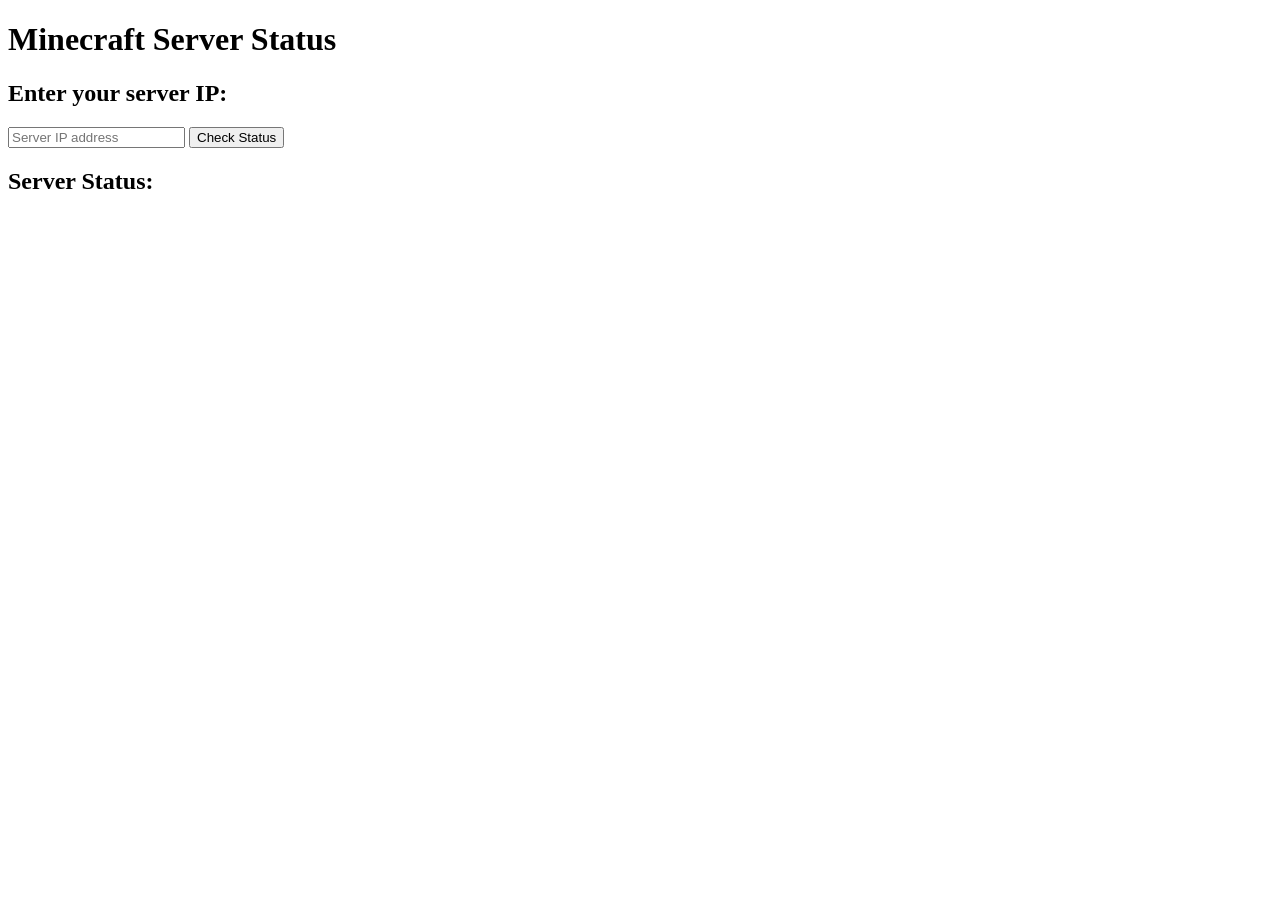
==== index.html @ 3f677130 "Create index.html" ====
<!DOCTYPE html>
<html>
<head>
  <meta charset="UTF-8">
  <title>Minecraft Server Status</title>
  <link rel="stylesheet" type="text/css" href="style.css">
</head>
<body>
  <header>
    <h1>Minecraft Server Status</h1>
  </header>

  <main>
    <section>
      <h2>Enter your server IP:</h2>
      <form id="serverForm">
        <input type="text" id="serverIP" placeholder="Server IP address" required>
        <button type="submit">Check Status</button>
      </form>
    </section>

    <section id="resultSection" class="hidden">
      <h2>Server Status:</h2>
      <p id="statusText"></p>
    </section>
  </main>

  <script src="script.js"></script>
</body>
</html>
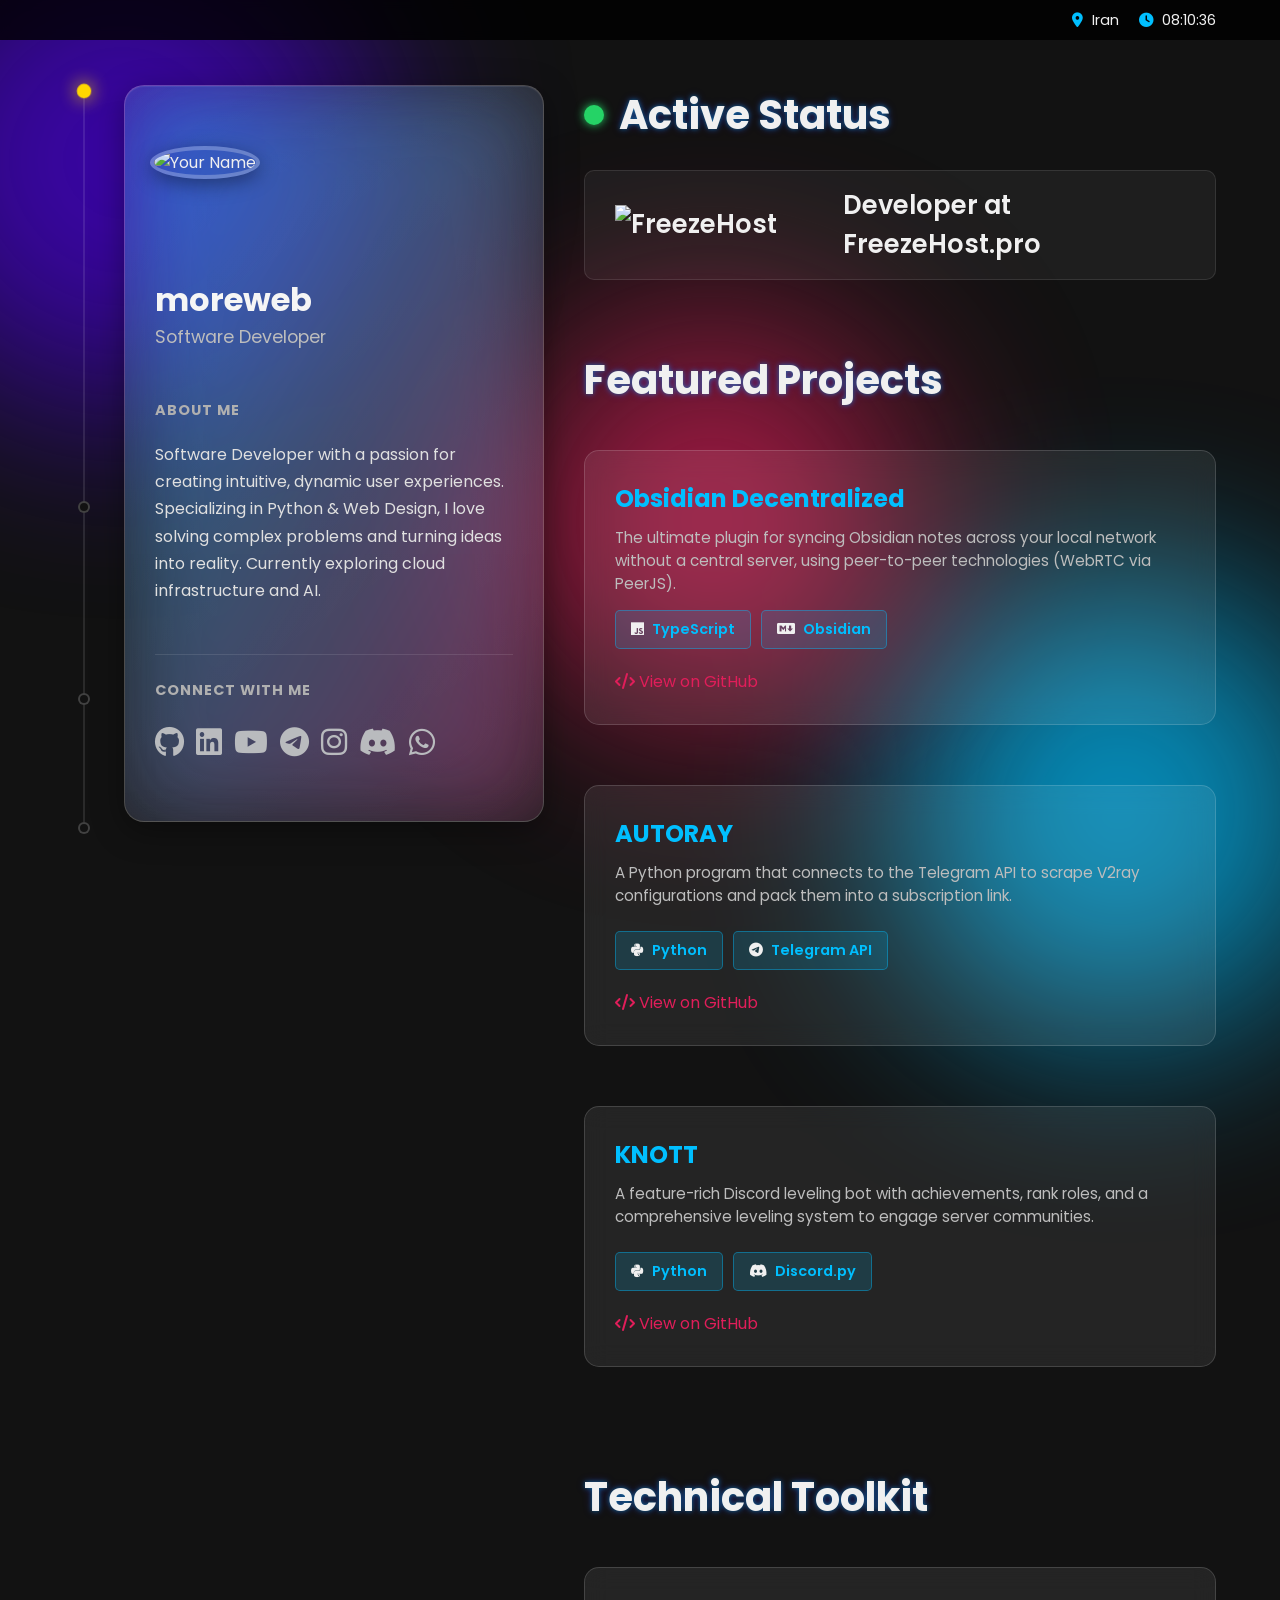
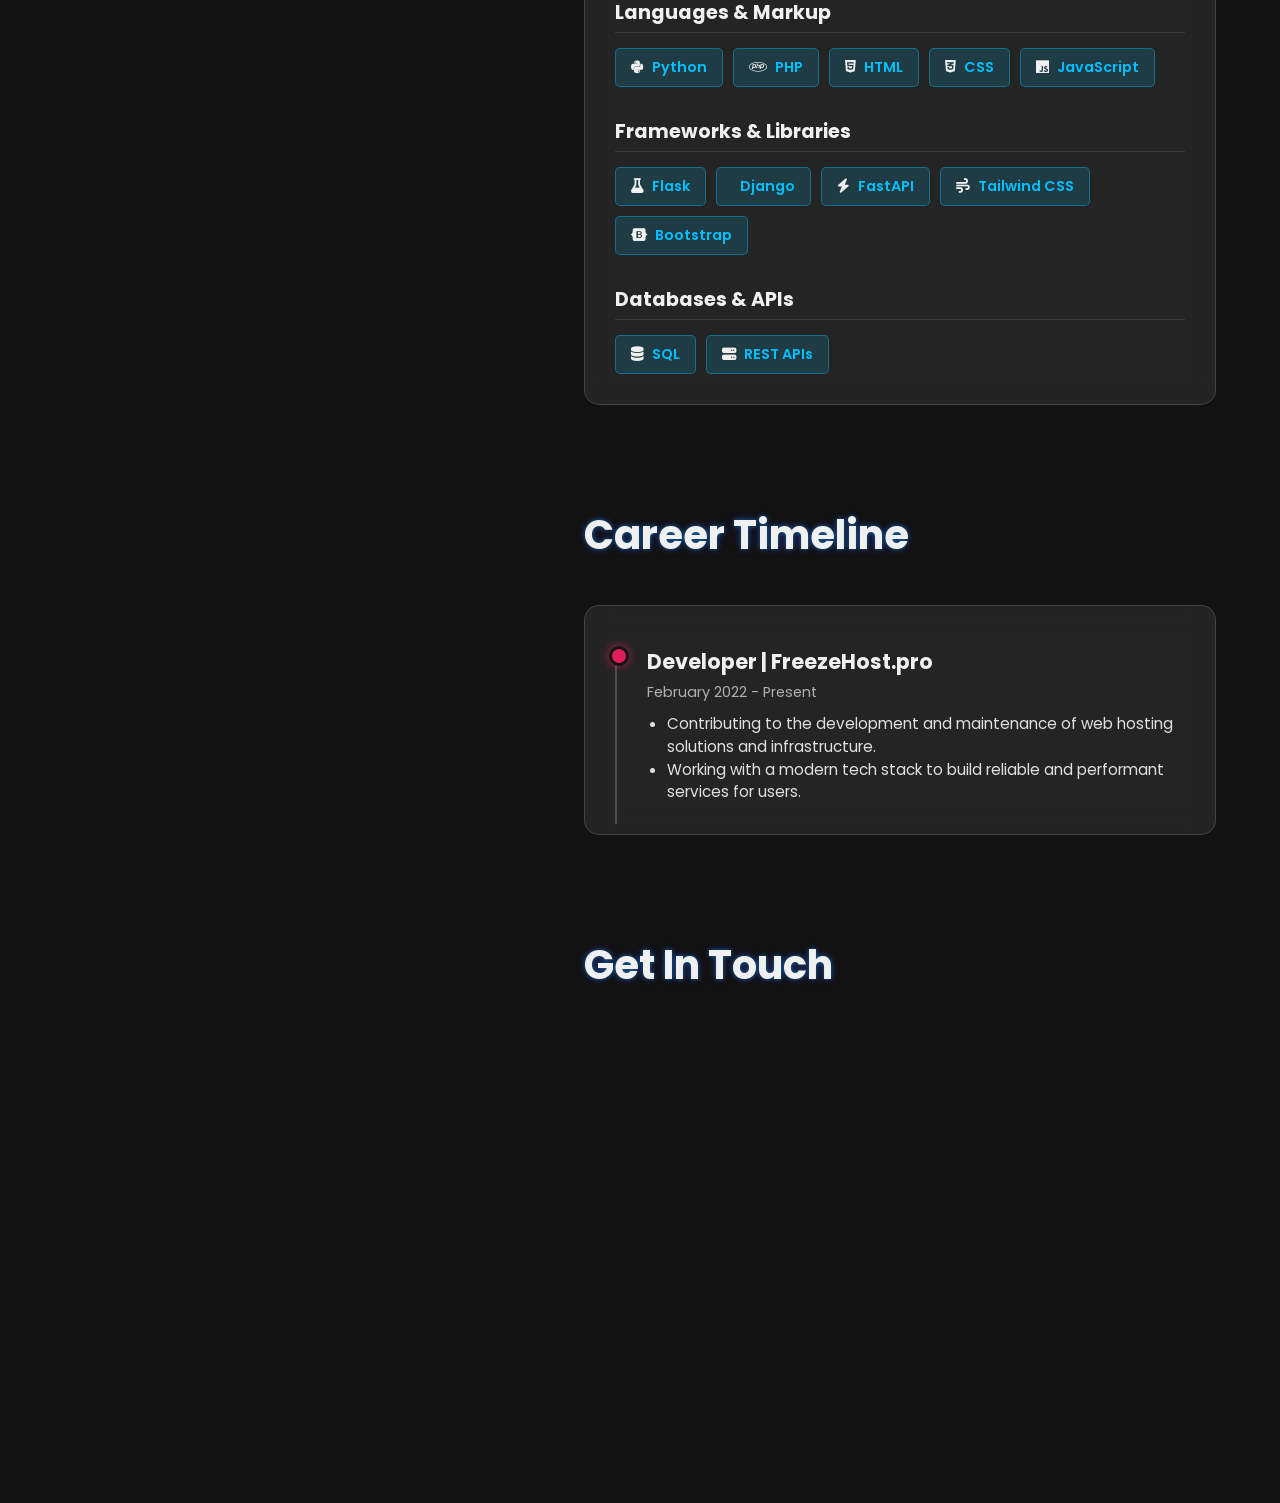
==== commit 2a78a790: "init" ====
--- a/index.html
+++ b/index.html
@@ -1,30 +1,1343 @@
+
 <!DOCTYPE html>
-<html>
+<html lang="en">
+
 <head>
-  <meta charset="UTF-8">
-  <title>Minecraft Server Status</title>
-  <link rel="stylesheet" type="text/css" href="style.css">
+    <meta charset="UTF-8">
+    <meta name="viewport" content="width=device-width, initial-scale=1.0">
+    <title>My Portfolio</title>
+
+    <link rel="preconnect" href="https://fonts.googleapis.com">
+    <link rel="preconnect" href="https://fonts.gstatic.com" crossorigin>
+    <link href="https://fonts.googleapis.com/css2?family=Poppins:wght@100;400;700&display=swap" rel="stylesheet">
+
+    <link rel="stylesheet" href="https://cdnjs.cloudflare.com/ajax/libs/font-awesome/6.4.0/css/all.min.css">
+
+    <style>
+        :root {
+            --color-github: #f0f0f0;
+            --color-linkedin: #0A66C2;
+            --color-youtube: #FF0000;
+            --color-telegram: #0088CC;
+            --color-instagram: #E4405F;
+            --color-discord: #7289DA;
+            --color-whatsapp: #25D366;
+            --color-email: #00BFFF;
+            --color-gold: #FFD700;
+        }
+
+        * {
+            margin: 0;
+            padding: 0;
+            box-sizing: border-box;
+        }
+
+        body {
+            font-family: 'Poppins', sans-serif;
+            background-color: #121212;
+            color: #f0f0f0;
+            min-height: 100vh;
+            position: relative;
+            overflow-x: hidden;
+        }
+
+        /* === Custom Scrollbar Styles START === */
+        ::-webkit-scrollbar {
+            width: 12px;
+        }
+
+        ::-webkit-scrollbar-track {
+            background: rgba(0, 0, 0, 0.2);
+        }
+
+        ::-webkit-scrollbar-thumb {
+            background-color: rgba(255, 255, 255, 0.2);
+            border-radius: 20px;
+            border: 3px solid transparent;
+            background-clip: content-box;
+            transition: background-color 0.3s ease;
+        }
+
+        ::-webkit-scrollbar-thumb:hover {
+            background-color: rgba(0, 191, 255, 0.5);
+        }
+        /* === Custom Scrollbar Styles END === */
+
+        #top-status-bar {
+            position: fixed;
+            top: 0;
+            left: 0;
+            width: 100%;
+            height: 40px;
+            background-color: rgba(0, 0, 0, 0.8);
+            color: #f0f0f0;
+            z-index: 1000;
+            display: flex;
+            justify-content: flex-end;
+            align-items: center;
+            padding: 0 5vw;
+            font-size: 0.9rem;
+            font-weight: 400;
+            backdrop-filter: blur(5px);
+            -webkit-backdrop-filter: blur(5px);
+        }
+
+        #top-status-bar i {
+            margin-right: 5px;
+            color: #00BFFF;
+        }
+
+        #progress-bar-container {
+            position: fixed;
+            top: 40px;
+            left: 0;
+            width: 100%;
+            height: 4px;
+            background-color: rgba(255, 255, 255, 0.1);
+            z-index: 10000;
+            transition: opacity 0.8s ease-out, visibility 0.8s ease-out;
+        }
+
+        #progress-bar {
+            height: 100%;
+            width: 0;
+            background: linear-gradient(90deg, #4A00E0, #00BFFF, #E01E5A);
+            border-radius: 0 2px 2px 0;
+            transition: width 2s cubic-bezier(0.25, 1, 0.5, 1);
+        }
+
+        #progress-bar-container.hidden {
+            opacity: 0;
+            visibility: hidden;
+        }
+
+        #loading-screen {
+            position: fixed;
+            top: 0;
+            left: 0;
+            width: 100%;
+            height: 100vh;
+            background-color: #121212;
+            display: flex;
+            justify-content: center;
+            align-items: center;
+            z-index: 9999;
+            transition: opacity 0.8s ease-out, visibility 0.8s ease-out;
+        }
+
+        #loading-screen.hidden {
+            opacity: 0;
+            visibility: hidden;
+        }
+
+        .loading-animation {
+            display: flex;
+            flex-direction: column;
+            align-items: center;
+            gap: 30px;
+        }
+
+        .letters {
+            position: relative;
+            width: 120px;
+            height: 120px;
+            font-size: 7rem;
+            font-weight: 100;
+        }
+
+        .letters span {
+            position: absolute;
+            top: 0;
+            left: 50%;
+            transform: translateX(-50%);
+            opacity: 0;
+            animation: sequentialReplace 0.6s infinite;
+            text-transform: lowercase;
+        }
+
+        .letters span:nth-child(1) {
+            animation-delay: 0s;
+        }
+
+        .letters span:nth-child(2) {
+            animation-delay: 0.15s;
+        }
+
+        .letters span:nth-child(3) {
+            animation-delay: 0.30s;
+        }
+
+        .letters span:nth-child(4) {
+            animation-delay: 0.45s;
+        }
+
+        .dot {
+            width: 10px;
+            height: 10px;
+            background-color: #f0f0f0;
+            border-radius: 50%;
+            animation: pulse 1.5s infinite ease-in-out;
+            animation-delay: 0.5s;
+        }
+
+        .glow-container {
+            position: fixed;
+            top: 0;
+            left: 0;
+            right: 0;
+            bottom: 0;
+            width: 100%;
+            height: 100%;
+            z-index: 0;
+            pointer-events: none;
+        }
+
+        .glow-blob {
+            position: absolute;
+            border-radius: 50%;
+            filter: blur(100px);
+            opacity: 0.7;
+            animation: moveAndChange 20s infinite alternate;
+        }
+
+        .glow-blob:nth-child(1) {
+            width: 500px;
+            height: 500px;
+            background-color: #4A00E0;
+            top: -10%;
+            left: -10%;
+            animation-duration: 25s;
+        }
+
+        .glow-blob:nth-child(2) {
+            width: 450px;
+            height: 450px;
+            background-color: #00BFFF;
+            bottom: -15%;
+            right: -5%;
+            animation-duration: 20s;
+            animation-delay: -10s;
+        }
+
+        .glow-blob:nth-child(3) {
+            width: 400px;
+            height: 400px;
+            background-color: #E01E5A;
+            bottom: 20%;
+            left: 40%;
+            animation-duration: 30s;
+            animation-delay: -5s;
+        }
+
+        @keyframes sequentialReplace {
+
+            0%,
+            100% {
+                opacity: 0;
+                transform: translateX(-50%) scale(0.95);
+            }
+
+            15% {
+                opacity: 1;
+                transform: translateX(-50%) scale(1);
+            }
+
+            30% {
+                opacity: 1;
+                transform: translateX(-50%) scale(1);
+            }
+
+            45% {
+                opacity: 0;
+                transform: translateX(-50%) scale(0.95);
+            }
+        }
+
+        @keyframes pulse {
+
+            0%,
+            100% {
+                transform: scale(1);
+                opacity: 1;
+            }
+
+            50% {
+                transform: scale(1.3);
+                opacity: 0.7;
+            }
+        }
+
+        @keyframes moveAndChange {
+            0% {
+                transform: translate(0, 0) scale(1);
+            }
+
+            50% {
+                transform: translate(60px, -40px) scale(1.2);
+                opacity: 0.8;
+            }
+
+            100% {
+                transform: translate(-30px, 50px) scale(0.9);
+            }
+        }
+
+        #main-content {
+            display: none;
+            padding: 5vh 5vw;
+            padding-top: calc(5vh + 40px);
+            position: relative;
+            z-index: 2;
+            min-height: 100vh;
+        }
+
+        .current-status-bar {
+            margin-bottom: 0px;
+            display: block;
+            padding: 15px 30px;
+            border-radius: 10px;
+            background: rgba(255, 255, 255, 0.05);
+            border: 1px solid rgba(255, 255, 255, 0.1);
+            transition: background 0.3s ease;
+        }
+
+        .current-status-bar:hover {
+            background: rgba(0, 191, 255, 0.1);
+        }
+
+        .current-status-bar a {
+            color: #f0f0f0;
+            text-decoration: none;
+            font-weight: 600;
+            font-size: 1.6rem;
+            display: flex;
+            align-items: center;
+            justify-content: flex-start;
+        }
+
+        .freezehost-logo {
+            height: 40px;
+            width: auto;
+            margin-right: 15px;
+        }
+
+
+        #current-status .section-title {
+            display: flex;
+            align-items: center;
+            gap: 15px;
+            margin-bottom: 25px;
+        }
+
+        .active-dot-title {
+            width: 20px;
+            height: 20px;
+            border-radius: 50%;
+            background-color: #25D366;
+            box-shadow: 0 0 10px #25D366;
+            flex-shrink: 0;
+        }
+
+        .profile-card {
+            background: linear-gradient(145deg, rgba(255, 255, 255, 0.1), rgba(255, 255, 255, 0.05));
+            backdrop-filter: blur(18px);
+            -webkit-backdrop-filter: blur(18px);
+            border: 1px solid rgba(255, 255, 255, 0.2);
+            width: 100%;
+            border-radius: 20px;
+            box-shadow: 0 8px 32px 0 rgba(0, 0, 0, 0.37),
+                inset 0px 1px 1px 0px rgba(255, 255, 255, 0.1);
+            position: relative;
+            overflow: hidden;
+            transition: transform 0.3s ease-out;
+        }
+
+        .profile-card::before {
+            content: '';
+            position: absolute;
+            top: 0;
+            right: 0;
+            bottom: 0;
+            left: 0;
+            z-index: -1;
+            margin: -2px;
+            border-radius: inherit;
+            background: linear-gradient(120deg,
+                    rgba(0, 191, 255, 0.5),
+                    rgba(224, 30, 90, 0.6),
+                    rgba(74, 0, 224, 0.5),
+                    rgba(0, 191, 255, 0.5));
+            background-size: 400% 400%;
+            filter: blur(45px);
+            opacity: 0.9;
+            animation: animate-glow 15s ease infinite;
+        }
+
+        @keyframes animate-glow {
+            0% {
+                background-position: 0% 50%;
+            }
+
+            50% {
+                background-position: 100% 50%;
+            }
+
+            100% {
+                background-position: 0% 50%;
+            }
+        }
+
+        .profile-card:hover {
+            transform: translateY(-5px) scale(1.01);
+        }
+
+        .banner {
+            height: 120px;
+        }
+
+        .profile-header {
+            position: relative;
+            padding: 0 25px;
+        }
+
+        .avatar-container {
+            position: absolute;
+            top: -60px;
+            left: 25px;
+            z-index: 10;
+        }
+
+        .avatar {
+            width: 120px;
+            height: 120px;
+            border-radius: 50%;
+            border: 4px solid rgba(255, 255, 255, 0.25);
+            object-fit: cover;
+            box-shadow: 0 5px 20px rgba(0, 0, 0, 0.4);
+        }
+
+        .profile-body {
+            position: relative;
+            z-index: 5;
+            padding: 70px 30px 30px;
+        }
+
+        .user-info h1 {
+            font-size: 2rem;
+            font-weight: 700;
+            color: #f5f5f5;
+            margin: 0;
+        }
+
+        .user-info .tagline {
+            font-size: 1.1rem;
+            color: #bdbdbd;
+            font-weight: 400;
+        }
+
+        .profile-section {
+            padding: 25px 0;
+            margin-top: 25px;
+        }
+
+        .profile-section+.profile-section {
+            border-top: 1px solid rgba(255, 255, 255, 0.1);
+        }
+
+        .profile-section h2 {
+            font-size: 0.9rem;
+            color: #b0b0b0;
+            font-weight: 700;
+            text-transform: uppercase;
+            margin-bottom: 20px;
+            letter-spacing: 1px;
+        }
+
+        .about-me-text {
+            color: #e0e0e0;
+            line-height: 1.7;
+        }
+
+        #left-social-section {
+            transition: opacity 0.4s ease-out, visibility 0.4s ease-out;
+        }
+
+        #left-social-section.fade-out {
+            opacity: 0;
+            visibility: hidden;
+            pointer-events: none;
+        }
+
+        .social-links {
+            display: flex;
+            flex-wrap: wrap;
+            gap: 12px;
+        }
+
+        .social-links a {
+            color: #b9bbbe;
+            font-size: 30px;
+            transition: color 0.2s ease, transform 0.2s ease;
+        }
+
+        .social-links a:hover {
+            transform: scale(1.15) rotate(5deg);
+        }
+
+        .social-links a[title="Discord"]:hover {
+            color: var(--color-discord);
+        }
+
+        .social-links a[title="GitHub"]:hover {
+            color: var(--color-github);
+        }
+
+        .social-links a[title="Instagram"]:hover {
+            color: var(--color-instagram);
+        }
+
+        .social-links a[title="LinkedIn"]:hover {
+            color: var(--color-linkedin);
+        }
+
+        .social-links a[title="Telegram"]:hover {
+            color: var(--color-telegram);
+        }
+
+        .social-links a[title="WhatsApp"]:hover {
+            color: var(--color-whatsapp);
+        }
+
+        .social-links a[title="YouTube"]:hover {
+            color: var(--color-youtube);
+        }
+
+        .page-container {
+            display: flex;
+            align-items: flex-start;
+            gap: 40px;
+            width: 100%;
+        }
+
+        .left-column {
+            flex: 0 0 480px;
+            position: sticky;
+            top: calc(5vh + 40px);
+        }
+
+        .right-column {
+            flex: 1;
+            min-width: 0;
+        }
+
+        /* === Scroll Progress Bar Styles === */
+        .left-column-wrapper {
+            position: relative;
+            padding-left: 60px;
+        }
+
+        #scroll-progress-container {
+            position: absolute;
+            left: 0;
+            top: 0;
+            height: 100%;
+            width: 40px;
+            display: flex;
+            justify-content: center;
+            padding: 0;
+        }
+
+        .progress-line {
+            position: absolute;
+            top: 0;
+            width: 2px;
+            height: 100%;
+            background-color: rgba(255, 255, 255, 0.1);
+        }
+
+        .progress-line-fill {
+            position: absolute;
+            top: 0;
+            left: 0;
+            width: 100%;
+            height: 0%;
+            background: var(--color-gold);
+            box-shadow: 0 0 5px var(--color-gold);
+            transition: height 0.4s cubic-bezier(0.25, 1, 0.5, 1);
+        }
+
+        .progress-dot {
+            position: absolute;
+            left: 50%;
+            width: 12px;
+            height: 12px;
+            border-radius: 50%;
+            background-color: #121212;
+            border: 2px solid rgba(255, 255, 255, 0.2);
+            transform: translateX(-50%);
+            transition: all 0.3s ease;
+            z-index: 10;
+        }
+
+        .progress-dot.active {
+            background-color: var(--color-gold);
+            border-color: var(--color-gold);
+            box-shadow: 0 0 15px var(--color-gold);
+            transform: translateX(-50%) scale(1.2);
+        }
+
+        .content-section {
+            padding-bottom: 70px;
+            min-height: 400px;
+            /* Helps ensure sections can be properly observed */
+        }
+
+        .section-title {
+            font-size: 2.5rem;
+            font-weight: 700;
+            margin-bottom: 40px;
+            color: #f0f0f0;
+            text-shadow: 0 0 5px rgba(0, 191, 255, 0.5), 0 0 10px rgba(74, 0, 224, 0.3);
+        }
+
+        .content-card {
+            background: rgba(255, 255, 255, 0.08);
+            backdrop-filter: blur(12px);
+            -webkit-backdrop-filter: blur(12px);
+            border: 1px solid rgba(255, 255, 255, 0.15);
+            border-radius: 15px;
+            padding: 30px;
+            margin-bottom: 30px;
+            transition: transform 0.2s ease, box-shadow 0.2s ease;
+        }
+
+        .content-card:hover {
+            transform: translateY(-2px);
+            box-shadow: 0 10px 20px rgba(0, 0, 0, 0.4);
+        }
+
+        .project-grid {
+            display: grid;
+            grid-template-columns: repeat(auto-fit, minmax(320px, 1fr));
+            gap: 30px;
+        }
+
+        .project-card h3 {
+            font-size: 1.5rem;
+            margin-bottom: 10px;
+            color: #00BFFF;
+        }
+
+        .project-card p {
+            font-size: 0.95rem;
+            color: #bdbdbd;
+            margin-bottom: 15px;
+            min-height: 55px;
+        }
+
+        .project-links a {
+            color: #E01E5A;
+            margin-right: 15px;
+            font-size: 1rem;
+            text-decoration: none;
+            transition: color 0.2s;
+        }
+
+        .project-links a:hover {
+            color: #f0f0f0;
+        }
+
+        .skill-group h3 {
+            font-size: 1.2rem;
+            color: #f0f0f0;
+            margin-bottom: 15px;
+            border-bottom: 1px solid rgba(255, 255, 255, 0.1);
+            padding-bottom: 5px;
+        }
+
+        .skill-badges {
+            display: flex;
+            flex-wrap: wrap;
+            gap: 10px;
+        }
+
+        .skill-badge {
+            padding: 8px 15px;
+            background: rgba(0, 191, 255, 0.15);
+            border: 1px solid rgba(0, 191, 255, 0.4);
+            border-radius: 5px;
+            font-size: 0.9rem;
+            color: #00BFFF;
+            font-weight: 600;
+            transition: background 0.3s ease, box-shadow 0.3s ease;
+        }
+
+        .skill-badge i {
+            margin-right: 5px;
+            color: #f0f0f0;
+        }
+
+        .skill-badge:hover {
+            background: rgba(0, 191, 255, 0.3);
+            box-shadow: 0 0 10px rgba(0, 191, 255, 0.6);
+        }
+
+        .timeline {
+            position: relative;
+            padding-left: 20px;
+        }
+
+        .timeline-item {
+            position: relative;
+            margin-bottom: 40px;
+            padding-bottom: 20px;
+            border-left: 2px solid rgba(255, 255, 255, 0.2);
+            padding-left: 30px;
+        }
+
+        .timeline-item:last-child {
+            margin-bottom: 0;
+        }
+
+        .timeline-item::before {
+            content: '';
+            position: absolute;
+            left: -8px;
+            top: 0;
+            width: 14px;
+            height: 14px;
+            border-radius: 50%;
+            background-color: #E01E5A;
+            border: 3px solid #121212;
+            box-shadow: 0 0 10px rgba(224, 30, 90, 0.7);
+        }
+
+        .timeline-item h4 {
+            font-size: 1.3rem;
+            color: #f0f0f0;
+            margin-bottom: 5px;
+        }
+
+        .timeline-item p {
+            color: #b0b0b0;
+            font-size: 0.9rem;
+        }
+
+        /* Contact Button Styles */
+        #bottom-contact-container {
+            opacity: 0;
+            visibility: hidden;
+            transform: translateY(20px);
+            transition: opacity 0.4s ease-out, transform 0.4s ease-out, visibility 0.4s;
+        }
+
+        #bottom-contact-container.is-visible {
+            opacity: 1;
+            visibility: visible;
+            transform: translateY(0);
+        }
+
+        .contact-badge-grid {
+            display: flex;
+            flex-wrap: wrap;
+            justify-content: center;
+            gap: 15px;
+        }
+
+        .contact-badge {
+            display: flex;
+            align-items: center;
+            justify-content: flex-start;
+            padding: 12px 15px;
+            border: 1px solid rgba(255, 255, 255, 0.2);
+            border-radius: 50px;
+            text-decoration: none;
+            color: #f0f0f0;
+            font-weight: 500;
+            background: rgba(255, 255, 255, 0.05);
+            transition: all 0.3s ease;
+            max-width: 200px;
+            flex-grow: 0;
+            flex-shrink: 0;
+        }
+
+        .contact-badge i {
+            font-size: 1.4rem;
+            margin-right: 12px;
+            color: #bdbdbd;
+            transition: color 0.3s ease;
+        }
+
+        .contact-badge span {
+            font-weight: 600;
+        }
+
+        .contact-badge:hover {
+            transform: translateY(-3px) scale(1.02);
+            background: rgba(255, 255, 255, 0.15);
+        }
+
+        .contact-badge.email-badge {
+            font-size: 1.2rem;
+            padding: 15px 25px;
+            background: rgba(0, 191, 255, 0.08);
+            border: 2px solid var(--color-email);
+            color: var(--color-email);
+            font-weight: 700;
+            justify-content: center;
+            width: 100%;
+            max-width: none;
+            flex-basis: 100%;
+            box-shadow: 0 0 5px rgba(0, 191, 255, 0.5);
+            transform: none;
+            position: relative;
+            overflow: hidden;
+            z-index: 1;
+        }
+
+        .contact-badge.email-badge i {
+            color: var(--color-email);
+        }
+
+        .contact-badge.email-badge:hover {
+            box-shadow: 0 0 15px var(--color-email);
+            background: rgba(0, 191, 255, 0.15);
+            color: #f0f0f0;
+        }
+
+        .contact-badge.email-badge:hover i {
+            color: #f0f0f0;
+        }
+
+
+        .contact-badge[title="GitHub"]:hover {
+            box-shadow: 0 0 5px var(--color-github);
+            border-color: var(--color-github);
+        }
+
+        .contact-badge[title="GitHub"]:hover i {
+            color: var(--color-github);
+        }
+
+        .contact-badge[title="LinkedIn"]:hover {
+            box-shadow: 0 0 5px var(--color-linkedin);
+            border-color: var(--color-linkedin);
+        }
+
+        .contact-badge[title="LinkedIn"]:hover i {
+            color: var(--color-linkedin);
+        }
+
+        .contact-badge[title="YouTube"]:hover {
+            box-shadow: 0 0 5px var(--color-youtube);
+            border-color: var(--color-youtube);
+        }
+
+        .contact-badge[title="YouTube"]:hover i {
+            color: var(--color-youtube);
+        }
+
+        .contact-badge[title="Telegram"]:hover {
+            box-shadow: 0 0 5px var(--color-telegram);
+            border-color: var(--color-telegram);
+        }
+
+        .contact-badge[title="Telegram"]:hover i {
+            color: var(--color-telegram);
+        }
+
+        .contact-badge[title="Instagram"]:hover {
+            box-shadow: 0 0 5px var(--color-instagram);
+            border-color: var(--color-instagram);
+        }
+
+        .contact-badge[title="Instagram"]:hover i {
+            color: var(--color-instagram);
+        }
+
+        .contact-badge[title="WhatsApp"]:hover {
+            box-shadow: 0 0 5px var(--color-whatsapp);
+            border-color: var(--color-whatsapp);
+        }
+
+        .contact-badge[title="WhatsApp"]:hover i {
+            color: var(--color-whatsapp);
+        }
+
+        .contact-badge[title="Discord"]:hover {
+            box-shadow: 0 0 5px var(--color-discord);
+            border-color: var(--color-discord);
+        }
+
+        .contact-badge[title="Discord"]:hover i {
+            color: var(--color-discord);
+        }
+
+        @media (max-width: 992px) {
+            .page-container {
+                flex-direction: column;
+                gap: 50px;
+            }
+
+            .left-column {
+                position: static;
+                flex-basis: auto;
+                width: 100%;
+                max-width: 550px;
+                margin: 0 auto;
+            }
+
+            .left-column-wrapper {
+                padding-left: 0;
+            }
+
+            #scroll-progress-container {
+                display: none;
+            }
+
+            .section-title {
+                font-size: 2rem;
+                margin-top: 30px;
+            }
+        }
+
+        @media (max-width: 600px) {
+            .contact-badge {
+                max-width: 100%;
+                flex-grow: 1;
+            }
+
+            #main-content {
+                padding-top: calc(10vh + 40px);
+            }
+        }
+
+        @media (max-width: 480px) {
+            .avatar {
+                width: 90px;
+                height: 90px;
+            }
+
+            .avatar-container {
+                top: -45px;
+            }
+
+            .profile-body {
+                padding: 55px 25px 25px;
+            }
+
+            .user-info h1 {
+                font-size: 1.6rem;
+            }
+
+            #top-status-bar {
+                padding: 0 20px;
+            }
+
+            .current-status-bar a {
+                font-size: 1.2rem;
+            }
+
+            .freezehost-logo {
+                height: 30px;
+            }
+        }
+    </style>
 </head>
+
 <body>
-  <header>
-    <h1>Minecraft Server Status</h1>
-  </header>
-
-  <main>
-    <section>
-      <h2>Enter your server IP:</h2>
-      <form id="serverForm">
-        <input type="text" id="serverIP" placeholder="Server IP address" required>
-        <button type="submit">Check Status</button>
-      </form>
-    </section>
-
-    <section id="resultSection" class="hidden">
-      <h2>Server Status:</h2>
-      <p id="statusText"></p>
-    </section>
-  </main>
-
-  <script src="script.js"></script>
+
+    <div id="top-status-bar">
+        <div class="status-content">
+            <i class="fa-solid fa-location-dot"></i> Iran &nbsp;&nbsp;&nbsp;
+            <i class="fa-solid fa-clock"></i> <span id="local-time">--:--:--</span>
+        </div>
+    </div>
+
+    <div id="progress-bar-container">
+        <div id="progress-bar"></div>
+    </div>
+
+    <div class="glow-container">
+        <div class="glow-blob"></div>
+        <div class="glow-blob"></div>
+        <div class="glow-blob"></div>
+    </div>
+
+    <div id="loading-screen">
+        <div class="loading-animation">
+            <div class="letters">
+                <span>m</span>
+                <span>o</span>
+                <span>R</span>
+                <span>e</span>
+            </div>
+            <div class="dot"></div>
+        </div>
+    </div>
+
+    <main id="main-content">
+        <div class="page-container">
+
+            <div class="left-column">
+                <div class="left-column-wrapper">
+
+                    <div id="scroll-progress-container">
+                        <div class="progress-line">
+                            <div class="progress-line-fill"></div>
+                        </div>
+                        <!-- CHANGE: Dots reduced from 5 to 4 -->
+                        <div class="progress-dot" data-section-id="work"></div>
+                        <div class="progress-dot" data-section-id="skills"></div>
+                        <div class="progress-dot" data-section-id="experience"></div>
+                        <div class="progress-dot" data-section-id="contact"></div>
+                    </div>
+
+                    <div class="profile-card">
+                        <div class="banner"></div>
+                        <div class="profile-header">
+                            <div class="avatar-container">
+                                <img src="https://freezehost.pro/assets/pfp/moreweb.jpeg" alt="Your Name"
+                                    class="avatar">
+                            </div>
+                        </div>
+                        <div class="profile-body">
+                            <div class="user-info">
+                                <h1>moreweb</h1>
+                                <p class="tagline">Software Developer</p>
+                            </div>
+                            <div class="profile-section">
+                                <h2>About Me</h2>
+                                <p class="about-me-text">
+                                    Software Developer with a passion for creating intuitive, dynamic user experiences.
+                                    Specializing in Python & Web Design, I love solving complex problems and turning ideas into reality.
+                                    Currently exploring cloud infrastructure and AI.
+                                </p>
+                            </div>
+                            <div id="left-social-section" class="profile-section">
+                                <h2>Connect With Me</h2>
+                                <div class="social-links">
+                                    <a href="https://github.com/iwebbio" title="GitHub" target="_blank"><i
+                                            class="fa-brands fa-github"></i></a>
+                                    <a href="https://www.linkedin.com/in/iwebbio" title="LinkedIn" target="_blank"><i
+                                            class="fa-brands fa-linkedin"></i></a>
+                                    <a href="https://youtube.com/@iwebbio" title="YouTube" target="_blank"><i
+                                            class="fa-brands fa-youtube"></i></a>
+                                    <a href="https://t.me/iwebbio" title="Telegram" target="_blank"><i
+                                            class="fa-brands fa-telegram"></i></a>
+                                    <a href="https://instagram.com/iwebbio_dev" title="Instagram" target="_blank"><i
+                                            class="fa-brands fa-instagram"></i></a>
+                                    <a href="https://discord.com/users/moreweb" title="Discord" target="_blank"><i
+                                            class="fa-brands fa-discord"></i></a>
+                                    <a href="https://wa.me/15413715751" title="WhatsApp" target="_blank"><i
+                                            class="fa-brands fa-whatsapp"></i></a>
+                                </div>
+                            </div>
+                        </div>
+                    </div>
+                </div>
+            </div>
+
+            <div class="right-column">
+
+                <!-- CHANGE: New parent section wrapper for the first two content blocks -->
+                <section id="work" class="content-section">
+
+                    <!-- The old section is now a div without the .content-section class -->
+                    <div id="current-status">
+                        <h2 class="section-title">
+                            <span class="active-dot-title"></span>
+                            Active Status
+                        </h2>
+                        <div class="current-status-bar">
+                            <a href="https://freezehost.pro" target="_blank">
+                                <img src="https://freezehost.pro/assets/images/fhlogonewnotext.png"
+                                    alt="FreezeHost Logo" class="freezehost-logo">
+                                Developer at FreezeHost.pro
+                            </a>
+                        </div>
+                    </div>
+
+                    <!-- This old section is also now a div without the .content-section class -->
+                    <div id="projects" style="margin-top: 70px;">
+                        <h2 class="section-title">Featured Projects</h2>
+                        <div class="project-grid">
+                            <div class="content-card project-card">
+                                <h3>Obsidian Decentralized</h3>
+                                <p>The ultimate plugin for syncing Obsidian notes across your local network without a
+                                    central server, using peer-to-peer technologies (WebRTC via PeerJS).</p>
+                                <div class="skill-badges">
+                                    <span class="skill-badge"><i class="fa-brands fa-js"></i> TypeScript</span>
+                                    <span class="skill-badge"><i class="fa-brands fa-markdown"></i> Obsidian</span>
+                                </div>
+                                <div class="project-links" style="margin-top: 20px;">
+                                    <a href="https://github.com/iwebbio/obsidian-decentralized" target="_blank"
+                                        aria-label="View the Obsidian Decentralized project on GitHub"><i
+                                            class="fa-solid fa-code"></i> View on GitHub</a>
+                                </div>
+                            </div>
+                            <div class="content-card project-card">
+                                <h3>AUTORAY</h3>
+                                <p>A Python program that connects to the Telegram API to scrape V2ray configurations and
+                                    pack them into a subscription link.</p>
+                                <div class="skill-badges">
+                                    <span class="skill-badge"><i class="fa-brands fa-python"></i> Python</span>
+                                    <span class="skill-badge"><i class="fa-brands fa-telegram"></i> Telegram API</span>
+                                </div>
+                                <div class="project-links" style="margin-top: 20px;">
+                                    <a href="https://github.com/iwebbio/AUTORAY" target="_blank"
+                                        aria-label="View the AUTORAY project on GitHub"><i class="fa-solid fa-code"></i>
+                                        View on GitHub</a>
+                                </div>
+                            </div>
+                            <div class="content-card project-card">
+                                <h3>KNOTT</h3>
+                                <p>A feature-rich Discord leveling bot with achievements, rank roles, and a
+                                    comprehensive leveling system to engage server communities.</p>
+                                <div class="skill-badges">
+                                    <span class="skill-badge"><i class="fa-brands fa-python"></i> Python</span>
+                                    <span class="skill-badge"><i class="fa-brands fa-discord"></i> Discord.py</span>
+                                </div>
+                                <div class="project-links" style="margin-top: 20px;">
+                                    <a href="https://github.com/iwebbio/KNOTT" target="_blank"
+                                        aria-label="View the KNOTT project on GitHub"><i class="fa-solid fa-code"></i>
+                                        View on GitHub</a>
+                                </div>
+                            </div>
+                        </div>
+                    </div>
+
+                </section> <!-- End of the new #work wrapper -->
+
+                <section id="skills" class="content-section">
+                    <h2 class="section-title">Technical Toolkit</h2>
+                    <div class="content-card">
+                        <div class="skill-group" style="margin-bottom: 30px;">
+                            <h3>Languages & Markup</h3>
+                            <div class="skill-badges">
+                                <span class="skill-badge"><i class="fa-brands fa-python"></i> Python</span>
+                                <span class="skill-badge"><i class="fa-brands fa-php"></i> PHP</span>
+                                <span class="skill-badge"><i class="fa-brands fa-html5"></i> HTML</span>
+                                <span class="skill-badge"><i class="fa-brands fa-css3-alt"></i> CSS</span>
+                                <span class="skill-badge"><i class="fa-brands fa-js"></i> JavaScript</span>
+                            </div>
+                        </div>
+                        <div class="skill-group" style="margin-bottom: 30px;">
+                            <h3>Frameworks & Libraries</h3>
+                            <div class="skill-badges">
+                                <span class="skill-badge"><i class="fa-solid fa-flask"></i> Flask</span>
+                                <span class="skill-badge"><i class="fa-brands fa-django"></i> Django</span>
+                                <span class="skill-badge"><i class="fa-solid fa-bolt"></i> FastAPI</span>
+                                <span class="skill-badge"><i class="fa-solid fa-wind"></i> Tailwind CSS</span>
+                                <span class="skill-badge"><i class="fa-brands fa-bootstrap"></i> Bootstrap</span>
+                            </div>
+                        </div>
+                        <div class="skill-group">
+                            <h3>Databases & APIs</h3>
+                            <div class="skill-badges">
+                                <span class="skill-badge"><i class="fa-solid fa-database"></i> SQL</span>
+                                <span class="skill-badge"><i class="fa-solid fa-server"></i> REST APIs</span>
+                            </div>
+                        </div>
+                    </div>
+                </section>
+
+                <section id="experience" class="content-section">
+                    <h2 class="section-title">Career Timeline</h2>
+                    <div class="timeline content-card" style="padding: 40px 30px 10px 30px;">
+                        <div class="timeline-item">
+                            <h4>Developer | FreezeHost.pro</h4>
+                            <p style="margin-bottom: 10px;">February 2022 - Present</p>
+                            <ul style="color: #e0e0e0; font-size: 0.95rem; line-height: 1.5; padding-left: 20px;">
+                                <li>Contributing to the development and maintenance of web hosting solutions and
+                                    infrastructure.</li>
+                                <li>Working with a modern tech stack to build reliable and performant services for
+                                    users.</li>
+                            </ul>
+                        </div>
+                    </div>
+                </section>
+
+                <section id="contact" class="content-section">
+                    <h2 class="section-title">Get In Touch</h2>
+                    <div id="bottom-contact-container" class="content-card">
+                        <div class="contact-badge-grid">
+                            <a href="mailto:amirhosein.shk.1388@gmail.com" class="contact-badge email-badge">
+                                <i class="fa-solid fa-envelope"></i>
+                                <span>Send an Email</span>
+                            </a>
+                            <a href="https://github.com/iwebbio" title="GitHub" target="_blank" class="contact-badge">
+                                <i class="fa-brands fa-github"></i>
+                                <span>GitHub</span>
+                            </a>
+                            <a href="https://www.linkedin.com/in/iwebbio" title="LinkedIn" target="_blank"
+                                class="contact-badge">
+                                <i class="fa-brands fa-linkedin"></i>
+                                <span>LinkedIn</span>
+                            </a>
+                            <a href="https://youtube.com/@iwebbio" title="YouTube" target="_blank"
+                                class="contact-badge">
+                                <i class="fa-brands fa-youtube"></i>
+                                <span>YouTube</span>
+                            </a>
+                            <a href="https://t.me/iwebbio" title="Telegram" target="_blank" class="contact-badge">
+                                <i class="fa-brands fa-telegram"></i>
+                                <span>Telegram</span>
+                            </a>
+                            <a href="https://instagram.com/iwebbio_dev" title="Instagram" target="_blank"
+                                class="contact-badge">
+                                <i class="fa-brands fa-instagram"></i>
+                                <span>Instagram</span>
+                            </a>
+                            <a href="https://discord.com/users/moreweb" title="Discord" target="_blank"
+                                class="contact-badge">
+                                <i class="fa-brands fa-discord"></i>
+                                <span>Discord</span>
+                            </a>
+                            <a href="https://wa.me/15413715751" title="WhatsApp" target="_blank" class="contact-badge">
+                                <i class="fa-brands fa-whatsapp"></i>
+                                <span>WhatsApp</span>
+                            </a>
+                        </div>
+                    </div>
+                </section>
+
+            </div>
+
+        </div>
+    </main>
+
+    <script>
+        document.addEventListener('DOMContentLoaded', function () {
+            // --- LOADER AND CLOCK LOGIC ---
+            const loadingScreen = document.getElementById('loading-screen');
+            const mainContent = document.getElementById('main-content');
+            const progressBarContainer = document.getElementById('progress-bar-container');
+            const progressBar = document.getElementById('progress-bar');
+
+            setTimeout(() => {
+                progressBar.style.width = '95%';
+            }, 100);
+
+            window.addEventListener('load', function () {
+                progressBar.style.transition = 'width 0.4s ease-out';
+                progressBar.style.width = '100%';
+
+                setTimeout(() => {
+                    loadingScreen.classList.add('hidden');
+                    progressBarContainer.classList.add('hidden');
+                    mainContent.style.display = 'block';
+
+                    setTimeout(() => {
+                        loadingScreen.style.display = 'none';
+                        progressBarContainer.style.display = 'none';
+                        initializeScrollLogic();
+                    }, 800);
+                }, 500);
+            });
+
+            function updateIranTime() {
+                const timeElement = document.getElementById('local-time');
+                if (!timeElement) return;
+                const options = {
+                    hour: '2-digit', minute: '2-digit', second: '2-digit',
+                    hour12: false, timeZone: 'Asia/Tehran'
+                };
+                const formatter = new Intl.DateTimeFormat('en-US', options);
+                timeElement.textContent = formatter.format(new Date());
+            }
+            updateIranTime();
+            setInterval(updateIranTime, 1000);
+
+            // --- DEFINITIVE SCROLL AND PROGRESS LOGIC ---
+            const leftColumn = document.querySelector('.left-column');
+
+            function initializeScrollLogic() {
+                if (!leftColumn || getComputedStyle(leftColumn).position !== 'sticky') {
+                    return;
+                }
+
+                const leftSocialSection = document.getElementById('left-social-section');
+                const rightContactContainer = document.getElementById('bottom-contact-container');
+                const progressFill = document.querySelector('.progress-line-fill');
+                const progressDots = document.querySelectorAll('.progress-dot');
+                const contentSections = document.querySelectorAll('.right-column .content-section');
+                const sectionStates = new Map();
+
+                positionProgressDots();
+                window.addEventListener('resize', positionProgressDots);
+                setupSectionObserver();
+                window.addEventListener('scroll', handleContactFade, { passive: true });
+                handleContactFade();
+
+                function positionProgressDots() {
+                    const rightColumn = document.querySelector('.right-column');
+                    if (!rightColumn || contentSections.length < 2) return;
+
+                    const firstSectionTop = contentSections[0].offsetTop;
+                    const lastSectionTop = contentSections[contentSections.length - 1].offsetTop;
+                    const trackLength = lastSectionTop - firstSectionTop;
+
+                    if (trackLength <= 0) return;
+
+                    contentSections.forEach((section, index) => {
+                        const dot = progressDots[index];
+                        if (!dot) return;
+
+                        const sectionTopRelative = section.offsetTop - firstSectionTop;
+                        let topPercent = (sectionTopRelative / trackLength) * 100;
+                        dot.style.top = `${Math.max(0, Math.min(100, topPercent))}%`;
+                    });
+                }
+
+                function setupSectionObserver() {
+                    const observerOptions = {
+                        rootMargin: '-40% 0px -40% 0px',
+                        threshold: 0
+                    };
+
+                    const observer = new IntersectionObserver((entries) => {
+                        entries.forEach(entry => {
+                            sectionStates.set(entry.target.id, entry.isIntersecting);
+                        });
+
+                        let lastActiveSectionId = null;
+                        contentSections.forEach(section => {
+                            if (sectionStates.get(section.id)) {
+                                lastActiveSectionId = section.id;
+                            }
+                        });
+
+                        const activeIndex = Array.from(contentSections).findIndex(section => section.id === lastActiveSectionId);
+
+                        progressDots.forEach((dot, index) => {
+                            dot.classList.toggle('active', index <= activeIndex);
+                        });
+
+                        if (activeIndex > -1) {
+                            const activeDot = progressDots[activeIndex];
+                            progressFill.style.height = activeDot.style.top;
+                        } else {
+                            progressFill.style.height = '0%';
+                        }
+
+                    }, observerOptions);
+
+                    contentSections.forEach(section => observer.observe(section));
+                }
+
+                function handleContactFade() {
+                    if (!leftSocialSection || !rightContactContainer) return;
+                    const scrollThreshold = document.documentElement.scrollHeight - window.innerHeight - 400;
+                    const isNearBottom = window.scrollY > scrollThreshold;
+
+                    leftSocialSection.classList.toggle('fade-out', isNearBottom);
+                    rightContactContainer.classList.toggle('is-visible', isNearBottom);
+                }
+            }
+        });
+    </script>
+
 </body>
-</html>
+
+</html>
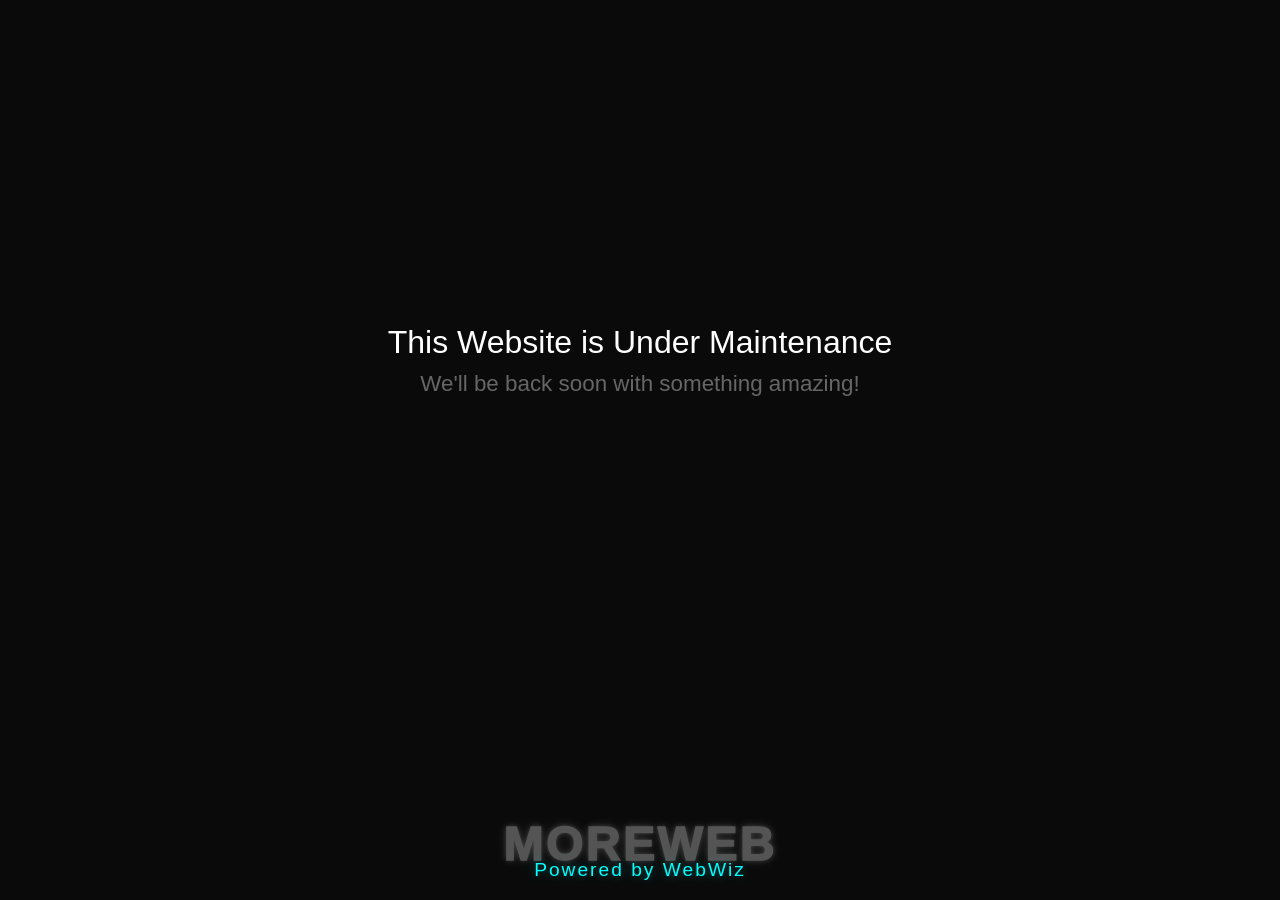
==== commit c8e3f130: "Create index.html" ====
--- a/index.html
+++ b/index.html
@@ -1,1343 +1,271 @@
 
 <!DOCTYPE html>
 <html lang="en">
-
 <head>
     <meta charset="UTF-8">
     <meta name="viewport" content="width=device-width, initial-scale=1.0">
-    <title>My Portfolio</title>
-
-    <link rel="preconnect" href="https://fonts.googleapis.com">
-    <link rel="preconnect" href="https://fonts.gstatic.com" crossorigin>
-    <link href="https://fonts.googleapis.com/css2?family=Poppins:wght@100;400;700&display=swap" rel="stylesheet">
-
-    <link rel="stylesheet" href="https://cdnjs.cloudflare.com/ajax/libs/font-awesome/6.4.0/css/all.min.css">
-
+    <title>Welcome to MOREWEB</title>
     <style>
         :root {
-            --color-github: #f0f0f0;
-            --color-linkedin: #0A66C2;
-            --color-youtube: #FF0000;
-            --color-telegram: #0088CC;
-            --color-instagram: #E4405F;
-            --color-discord: #7289DA;
-            --color-whatsapp: #25D366;
-            --color-email: #00BFFF;
-            --color-gold: #FFD700;
-        }
-
-        * {
+            --main-text: #ffffff;
+            --accent-color: #00ffff;
+            --bg-color: #0a0a0a;
+        }
+
+        body {
             margin: 0;
-            padding: 0;
-            box-sizing: border-box;
-        }
-
-        body {
-            font-family: 'Poppins', sans-serif;
-            background-color: #121212;
-            color: #f0f0f0;
-            min-height: 100vh;
-            position: relative;
-            overflow-x: hidden;
-        }
-
-        /* === Custom Scrollbar Styles START === */
-        ::-webkit-scrollbar {
-            width: 12px;
-        }
-
-        ::-webkit-scrollbar-track {
-            background: rgba(0, 0, 0, 0.2);
-        }
-
-        ::-webkit-scrollbar-thumb {
-            background-color: rgba(255, 255, 255, 0.2);
-            border-radius: 20px;
-            border: 3px solid transparent;
-            background-clip: content-box;
-            transition: background-color 0.3s ease;
-        }
-
-        ::-webkit-scrollbar-thumb:hover {
-            background-color: rgba(0, 191, 255, 0.5);
-        }
-        /* === Custom Scrollbar Styles END === */
-
-        #top-status-bar {
-            position: fixed;
-            top: 0;
-            left: 0;
-            width: 100%;
-            height: 40px;
-            background-color: rgba(0, 0, 0, 0.8);
-            color: #f0f0f0;
-            z-index: 1000;
+            height: 100vh;
+            height: 100dvh;
             display: flex;
-            justify-content: flex-end;
-            align-items: center;
-            padding: 0 5vw;
-            font-size: 0.9rem;
-            font-weight: 400;
-            backdrop-filter: blur(5px);
-            -webkit-backdrop-filter: blur(5px);
-        }
-
-        #top-status-bar i {
-            margin-right: 5px;
-            color: #00BFFF;
-        }
-
-        #progress-bar-container {
-            position: fixed;
-            top: 40px;
-            left: 0;
-            width: 100%;
-            height: 4px;
-            background-color: rgba(255, 255, 255, 0.1);
-            z-index: 10000;
-            transition: opacity 0.8s ease-out, visibility 0.8s ease-out;
-        }
-
-        #progress-bar {
-            height: 100%;
-            width: 0;
-            background: linear-gradient(90deg, #4A00E0, #00BFFF, #E01E5A);
-            border-radius: 0 2px 2px 0;
-            transition: width 2s cubic-bezier(0.25, 1, 0.5, 1);
-        }
-
-        #progress-bar-container.hidden {
-            opacity: 0;
-            visibility: hidden;
-        }
-
-        #loading-screen {
-            position: fixed;
-            top: 0;
-            left: 0;
-            width: 100%;
-            height: 100vh;
-            background-color: #121212;
-            display: flex;
+            flex-direction: column;
             justify-content: center;
             align-items: center;
-            z-index: 9999;
-            transition: opacity 0.8s ease-out, visibility 0.8s ease-out;
-        }
-
-        #loading-screen.hidden {
-            opacity: 0;
-            visibility: hidden;
-        }
-
-        .loading-animation {
+            background: var(--bg-color);
+            color: var(--main-text);
+            font-family: 'Arial Black', sans-serif;
+            overflow: hidden;
+        }
+
+        .container {
+            position: relative;
+            height: 100vh;
+            height: 100dvh;
+            width: 100vw;
             display: flex;
             flex-direction: column;
+            justify-content: center;
             align-items: center;
-            gap: 30px;
-        }
-
-        .letters {
+            padding: 1rem;
+            box-sizing: border-box;
+        }
+
+        .welcome {
+            font-size: clamp(1.5rem, 5vw, 2.5rem);
+            margin-bottom: min(20px, 4vh);
+            opacity: 0;
+            animation: 
+                fadeIn 0.5s ease-out forwards,
+                fadeOutWelcome 0.5s ease-out 2s forwards;
+            text-shadow: 0 0 10px rgba(255,255,255,0.5);
+        }
+
+        .moreweb {
+            font-size: clamp(2.5rem, 15vw, 6rem);
+            font-weight: 900;
             position: relative;
-            width: 120px;
-            height: 120px;
-            font-size: 7rem;
-            font-weight: 100;
-        }
-
-        .letters span {
-            position: absolute;
+            letter-spacing: min(5px, 1vw);
+            color: transparent;
+            -webkit-text-stroke: min(3px, 0.5vw) var(--main-text);
+            text-align: center;
+            white-space: nowrap;
+            animation: 
+                fillText 0.8s ease-out forwards,
+                minimizeToBottom 0.8s ease-in-out 2s forwards;
+        }
+
+        .powered-by {
+            position: fixed;
+            font-size: clamp(0.9rem, 4vw, 1.2rem);
+            opacity: 0;
+            text-align: center;
+            color: var(--accent-color);
+            font-family: 'Arial', sans-serif;
+            letter-spacing: 2px;
+            animation: fadeInPoweredLast 0.8s ease-out 3.6s forwards;
+            text-shadow: 
+                0 0 10px rgba(0,255,255,0.3),
+                0 0 20px rgba(0,255,255,0.2);
+        }
+
+        .maintenance {
+            position: absolute;
+            top: 40%;
+            width: 90%;
+            font-size: clamp(1.2rem, 6vw, 2rem);
+            opacity: 0;
+            text-align: center;
+            transform: translateY(-50%);
+            animation: fadeInMaintenance 0.8s ease-out 2.8s forwards;
+        }
+
+        .maintenance span {
+            display: block;
+            font-size: clamp(0.8rem, 4vw, 1.4rem);
+            margin-top: min(10px, 2vh);
+            color: #666;
+        }
+
+        .bolt-container {
+            position: absolute;
+            width: 120%;
+            height: 100%;
+            left: -10%;
             top: 0;
-            left: 50%;
-            transform: translateX(-50%);
-            opacity: 0;
-            animation: sequentialReplace 0.6s infinite;
-            text-transform: lowercase;
-        }
-
-        .letters span:nth-child(1) {
-            animation-delay: 0s;
-        }
-
-        .letters span:nth-child(2) {
-            animation-delay: 0.15s;
-        }
-
-        .letters span:nth-child(3) {
-            animation-delay: 0.30s;
-        }
-
-        .letters span:nth-child(4) {
-            animation-delay: 0.45s;
-        }
-
-        .dot {
-            width: 10px;
-            height: 10px;
-            background-color: #f0f0f0;
-            border-radius: 50%;
-            animation: pulse 1.5s infinite ease-in-out;
-            animation-delay: 0.5s;
-        }
-
-        .glow-container {
-            position: fixed;
-            top: 0;
-            left: 0;
-            right: 0;
-            bottom: 0;
+            overflow: hidden;
+        }
+
+        .bolt {
+            position: absolute;
+            height: 100%;
             width: 100%;
-            height: 100%;
-            z-index: 0;
-            pointer-events: none;
-        }
-
-        .glow-blob {
-            position: absolute;
-            border-radius: 50%;
-            filter: blur(100px);
+            animation: boltEffect 0.6s ease-out forwards;
+        }
+
+        .bolt::before,
+        .bolt::after {
+            content: '';
+            position: absolute;
+            width: 100%;
+            height: min(3px, 0.5vh);
+            background: var(--accent-color);
+            top: 50%;
+            transform: translateY(-50%) translateX(-100%);
+            filter: blur(3px);
+            box-shadow: 
+                0 0 10px var(--accent-color),
+                0 0 20px var(--accent-color),
+                0 0 30px var(--accent-color),
+                0 0 40px var(--accent-color);
+        }
+
+        .bolt::before {
+            animation: boltMove1 0.3s ease-out forwards;
+        }
+
+        .bolt::after {
+            animation: boltMove2 0.3s ease-out 0.15s forwards;
             opacity: 0.7;
-            animation: moveAndChange 20s infinite alternate;
-        }
-
-        .glow-blob:nth-child(1) {
-            width: 500px;
-            height: 500px;
-            background-color: #4A00E0;
-            top: -10%;
-            left: -10%;
-            animation-duration: 25s;
-        }
-
-        .glow-blob:nth-child(2) {
-            width: 450px;
-            height: 450px;
-            background-color: #00BFFF;
-            bottom: -15%;
-            right: -5%;
-            animation-duration: 20s;
-            animation-delay: -10s;
-        }
-
-        .glow-blob:nth-child(3) {
-            width: 400px;
-            height: 400px;
-            background-color: #E01E5A;
-            bottom: 20%;
-            left: 40%;
-            animation-duration: 30s;
-            animation-delay: -5s;
-        }
-
-        @keyframes sequentialReplace {
-
-            0%,
+        }
+
+        @keyframes fadeIn {
+            from {
+                opacity: 0;
+                transform: translateY(-10px);
+            }
+            to {
+                opacity: 1;
+                transform: translateY(0);
+            }
+        }
+
+        @keyframes fadeOutWelcome {
+            to {
+                opacity: 0;
+                transform: translateY(-20px);
+                visibility: hidden;
+            }
+        }
+
+        @keyframes fillText {
+            0% {
+                color: transparent;
+                text-shadow: none;
+            }
+            50% {
+                color: transparent;
+                text-shadow: 
+                    0 0 10px rgba(255,255,255,0.8),
+                    0 0 20px rgba(255,255,255,0.8);
+            }
             100% {
-                opacity: 0;
-                transform: translateX(-50%) scale(0.95);
-            }
-
-            15% {
-                opacity: 1;
-                transform: translateX(-50%) scale(1);
-            }
-
-            30% {
-                opacity: 1;
-                transform: translateX(-50%) scale(1);
-            }
-
-            45% {
-                opacity: 0;
-                transform: translateX(-50%) scale(0.95);
-            }
-        }
-
-        @keyframes pulse {
-
-            0%,
+                color: var(--main-text);
+                text-shadow: 
+                    0 0 10px rgba(255,255,255,0.8),
+                    0 0 20px rgba(255,255,255,0.4),
+                    0 0 30px rgba(255,255,255,0.2);
+            }
+        }
+
+        @keyframes minimizeToBottom {
+            to {
+                transform: translateY(40vh) scale(0.5);
+                opacity: 0.3;
+            }
+        }
+
+        @keyframes fadeInMaintenance {
+            from {
+                opacity: 0;
+                transform: translateY(-70%);
+            }
+            to {
+                opacity: 1;
+                transform: translateY(-50%);
+            }
+        }
+
+        @keyframes fadeInPoweredLast {
+            from {
+                opacity: 0;
+                transform: translateY(calc(40vh + 60px));
+            }
+            to {
+                opacity: 1;
+                transform: translateY(calc(40vh + 60px));
+            }
+        }
+
+        @keyframes boltMove1 {
+            0% {
+                transform: translateY(-50%) translateX(-100%) skewX(-20deg);
+            }
             100% {
-                transform: scale(1);
-                opacity: 1;
-            }
-
-            50% {
-                transform: scale(1.3);
-                opacity: 0.7;
-            }
-        }
-
-        @keyframes moveAndChange {
+                transform: translateY(-50%) translateX(100%) skewX(-20deg);
+            }
+        }
+
+        @keyframes boltMove2 {
             0% {
-                transform: translate(0, 0) scale(1);
-            }
-
-            50% {
-                transform: translate(60px, -40px) scale(1.2);
-                opacity: 0.8;
-            }
-
+                transform: translateY(-50%) translateX(-100%) skewX(20deg);
+            }
             100% {
-                transform: translate(-30px, 50px) scale(0.9);
-            }
-        }
-
-        #main-content {
-            display: none;
-            padding: 5vh 5vw;
-            padding-top: calc(5vh + 40px);
-            position: relative;
-            z-index: 2;
-            min-height: 100vh;
-        }
-
-        .current-status-bar {
-            margin-bottom: 0px;
-            display: block;
-            padding: 15px 30px;
-            border-radius: 10px;
-            background: rgba(255, 255, 255, 0.05);
-            border: 1px solid rgba(255, 255, 255, 0.1);
-            transition: background 0.3s ease;
-        }
-
-        .current-status-bar:hover {
-            background: rgba(0, 191, 255, 0.1);
-        }
-
-        .current-status-bar a {
-            color: #f0f0f0;
-            text-decoration: none;
-            font-weight: 600;
-            font-size: 1.6rem;
-            display: flex;
-            align-items: center;
-            justify-content: flex-start;
-        }
-
-        .freezehost-logo {
-            height: 40px;
-            width: auto;
-            margin-right: 15px;
-        }
-
-
-        #current-status .section-title {
-            display: flex;
-            align-items: center;
-            gap: 15px;
-            margin-bottom: 25px;
-        }
-
-        .active-dot-title {
-            width: 20px;
-            height: 20px;
-            border-radius: 50%;
-            background-color: #25D366;
-            box-shadow: 0 0 10px #25D366;
-            flex-shrink: 0;
-        }
-
-        .profile-card {
-            background: linear-gradient(145deg, rgba(255, 255, 255, 0.1), rgba(255, 255, 255, 0.05));
-            backdrop-filter: blur(18px);
-            -webkit-backdrop-filter: blur(18px);
-            border: 1px solid rgba(255, 255, 255, 0.2);
-            width: 100%;
-            border-radius: 20px;
-            box-shadow: 0 8px 32px 0 rgba(0, 0, 0, 0.37),
-                inset 0px 1px 1px 0px rgba(255, 255, 255, 0.1);
-            position: relative;
-            overflow: hidden;
-            transition: transform 0.3s ease-out;
-        }
-
-        .profile-card::before {
-            content: '';
-            position: absolute;
-            top: 0;
-            right: 0;
-            bottom: 0;
-            left: 0;
-            z-index: -1;
-            margin: -2px;
-            border-radius: inherit;
-            background: linear-gradient(120deg,
-                    rgba(0, 191, 255, 0.5),
-                    rgba(224, 30, 90, 0.6),
-                    rgba(74, 0, 224, 0.5),
-                    rgba(0, 191, 255, 0.5));
-            background-size: 400% 400%;
-            filter: blur(45px);
-            opacity: 0.9;
-            animation: animate-glow 15s ease infinite;
-        }
-
-        @keyframes animate-glow {
-            0% {
-                background-position: 0% 50%;
-            }
-
-            50% {
-                background-position: 100% 50%;
-            }
-
-            100% {
-                background-position: 0% 50%;
-            }
-        }
-
-        .profile-card:hover {
-            transform: translateY(-5px) scale(1.01);
-        }
-
-        .banner {
-            height: 120px;
-        }
-
-        .profile-header {
-            position: relative;
-            padding: 0 25px;
-        }
-
-        .avatar-container {
-            position: absolute;
-            top: -60px;
-            left: 25px;
-            z-index: 10;
-        }
-
-        .avatar {
-            width: 120px;
-            height: 120px;
-            border-radius: 50%;
-            border: 4px solid rgba(255, 255, 255, 0.25);
-            object-fit: cover;
-            box-shadow: 0 5px 20px rgba(0, 0, 0, 0.4);
-        }
-
-        .profile-body {
-            position: relative;
-            z-index: 5;
-            padding: 70px 30px 30px;
-        }
-
-        .user-info h1 {
-            font-size: 2rem;
-            font-weight: 700;
-            color: #f5f5f5;
-            margin: 0;
-        }
-
-        .user-info .tagline {
-            font-size: 1.1rem;
-            color: #bdbdbd;
-            font-weight: 400;
-        }
-
-        .profile-section {
-            padding: 25px 0;
-            margin-top: 25px;
-        }
-
-        .profile-section+.profile-section {
-            border-top: 1px solid rgba(255, 255, 255, 0.1);
-        }
-
-        .profile-section h2 {
-            font-size: 0.9rem;
-            color: #b0b0b0;
-            font-weight: 700;
-            text-transform: uppercase;
-            margin-bottom: 20px;
-            letter-spacing: 1px;
-        }
-
-        .about-me-text {
-            color: #e0e0e0;
-            line-height: 1.7;
-        }
-
-        #left-social-section {
-            transition: opacity 0.4s ease-out, visibility 0.4s ease-out;
-        }
-
-        #left-social-section.fade-out {
-            opacity: 0;
-            visibility: hidden;
-            pointer-events: none;
-        }
-
-        .social-links {
-            display: flex;
-            flex-wrap: wrap;
-            gap: 12px;
-        }
-
-        .social-links a {
-            color: #b9bbbe;
-            font-size: 30px;
-            transition: color 0.2s ease, transform 0.2s ease;
-        }
-
-        .social-links a:hover {
-            transform: scale(1.15) rotate(5deg);
-        }
-
-        .social-links a[title="Discord"]:hover {
-            color: var(--color-discord);
-        }
-
-        .social-links a[title="GitHub"]:hover {
-            color: var(--color-github);
-        }
-
-        .social-links a[title="Instagram"]:hover {
-            color: var(--color-instagram);
-        }
-
-        .social-links a[title="LinkedIn"]:hover {
-            color: var(--color-linkedin);
-        }
-
-        .social-links a[title="Telegram"]:hover {
-            color: var(--color-telegram);
-        }
-
-        .social-links a[title="WhatsApp"]:hover {
-            color: var(--color-whatsapp);
-        }
-
-        .social-links a[title="YouTube"]:hover {
-            color: var(--color-youtube);
-        }
-
-        .page-container {
-            display: flex;
-            align-items: flex-start;
-            gap: 40px;
-            width: 100%;
-        }
-
-        .left-column {
-            flex: 0 0 480px;
-            position: sticky;
-            top: calc(5vh + 40px);
-        }
-
-        .right-column {
-            flex: 1;
-            min-width: 0;
-        }
-
-        /* === Scroll Progress Bar Styles === */
-        .left-column-wrapper {
-            position: relative;
-            padding-left: 60px;
-        }
-
-        #scroll-progress-container {
-            position: absolute;
-            left: 0;
-            top: 0;
-            height: 100%;
-            width: 40px;
-            display: flex;
-            justify-content: center;
-            padding: 0;
-        }
-
-        .progress-line {
-            position: absolute;
-            top: 0;
-            width: 2px;
-            height: 100%;
-            background-color: rgba(255, 255, 255, 0.1);
-        }
-
-        .progress-line-fill {
-            position: absolute;
-            top: 0;
-            left: 0;
-            width: 100%;
-            height: 0%;
-            background: var(--color-gold);
-            box-shadow: 0 0 5px var(--color-gold);
-            transition: height 0.4s cubic-bezier(0.25, 1, 0.5, 1);
-        }
-
-        .progress-dot {
-            position: absolute;
-            left: 50%;
-            width: 12px;
-            height: 12px;
-            border-radius: 50%;
-            background-color: #121212;
-            border: 2px solid rgba(255, 255, 255, 0.2);
-            transform: translateX(-50%);
-            transition: all 0.3s ease;
-            z-index: 10;
-        }
-
-        .progress-dot.active {
-            background-color: var(--color-gold);
-            border-color: var(--color-gold);
-            box-shadow: 0 0 15px var(--color-gold);
-            transform: translateX(-50%) scale(1.2);
-        }
-
-        .content-section {
-            padding-bottom: 70px;
-            min-height: 400px;
-            /* Helps ensure sections can be properly observed */
-        }
-
-        .section-title {
-            font-size: 2.5rem;
-            font-weight: 700;
-            margin-bottom: 40px;
-            color: #f0f0f0;
-            text-shadow: 0 0 5px rgba(0, 191, 255, 0.5), 0 0 10px rgba(74, 0, 224, 0.3);
-        }
-
-        .content-card {
-            background: rgba(255, 255, 255, 0.08);
-            backdrop-filter: blur(12px);
-            -webkit-backdrop-filter: blur(12px);
-            border: 1px solid rgba(255, 255, 255, 0.15);
-            border-radius: 15px;
-            padding: 30px;
-            margin-bottom: 30px;
-            transition: transform 0.2s ease, box-shadow 0.2s ease;
-        }
-
-        .content-card:hover {
-            transform: translateY(-2px);
-            box-shadow: 0 10px 20px rgba(0, 0, 0, 0.4);
-        }
-
-        .project-grid {
-            display: grid;
-            grid-template-columns: repeat(auto-fit, minmax(320px, 1fr));
-            gap: 30px;
-        }
-
-        .project-card h3 {
-            font-size: 1.5rem;
-            margin-bottom: 10px;
-            color: #00BFFF;
-        }
-
-        .project-card p {
-            font-size: 0.95rem;
-            color: #bdbdbd;
-            margin-bottom: 15px;
-            min-height: 55px;
-        }
-
-        .project-links a {
-            color: #E01E5A;
-            margin-right: 15px;
-            font-size: 1rem;
-            text-decoration: none;
-            transition: color 0.2s;
-        }
-
-        .project-links a:hover {
-            color: #f0f0f0;
-        }
-
-        .skill-group h3 {
-            font-size: 1.2rem;
-            color: #f0f0f0;
-            margin-bottom: 15px;
-            border-bottom: 1px solid rgba(255, 255, 255, 0.1);
-            padding-bottom: 5px;
-        }
-
-        .skill-badges {
-            display: flex;
-            flex-wrap: wrap;
-            gap: 10px;
-        }
-
-        .skill-badge {
-            padding: 8px 15px;
-            background: rgba(0, 191, 255, 0.15);
-            border: 1px solid rgba(0, 191, 255, 0.4);
-            border-radius: 5px;
-            font-size: 0.9rem;
-            color: #00BFFF;
-            font-weight: 600;
-            transition: background 0.3s ease, box-shadow 0.3s ease;
-        }
-
-        .skill-badge i {
-            margin-right: 5px;
-            color: #f0f0f0;
-        }
-
-        .skill-badge:hover {
-            background: rgba(0, 191, 255, 0.3);
-            box-shadow: 0 0 10px rgba(0, 191, 255, 0.6);
-        }
-
-        .timeline {
-            position: relative;
-            padding-left: 20px;
-        }
-
-        .timeline-item {
-            position: relative;
-            margin-bottom: 40px;
-            padding-bottom: 20px;
-            border-left: 2px solid rgba(255, 255, 255, 0.2);
-            padding-left: 30px;
-        }
-
-        .timeline-item:last-child {
-            margin-bottom: 0;
-        }
-
-        .timeline-item::before {
-            content: '';
-            position: absolute;
-            left: -8px;
-            top: 0;
-            width: 14px;
-            height: 14px;
-            border-radius: 50%;
-            background-color: #E01E5A;
-            border: 3px solid #121212;
-            box-shadow: 0 0 10px rgba(224, 30, 90, 0.7);
-        }
-
-        .timeline-item h4 {
-            font-size: 1.3rem;
-            color: #f0f0f0;
-            margin-bottom: 5px;
-        }
-
-        .timeline-item p {
-            color: #b0b0b0;
-            font-size: 0.9rem;
-        }
-
-        /* Contact Button Styles */
-        #bottom-contact-container {
-            opacity: 0;
-            visibility: hidden;
-            transform: translateY(20px);
-            transition: opacity 0.4s ease-out, transform 0.4s ease-out, visibility 0.4s;
-        }
-
-        #bottom-contact-container.is-visible {
-            opacity: 1;
-            visibility: visible;
-            transform: translateY(0);
-        }
-
-        .contact-badge-grid {
-            display: flex;
-            flex-wrap: wrap;
-            justify-content: center;
-            gap: 15px;
-        }
-
-        .contact-badge {
-            display: flex;
-            align-items: center;
-            justify-content: flex-start;
-            padding: 12px 15px;
-            border: 1px solid rgba(255, 255, 255, 0.2);
-            border-radius: 50px;
-            text-decoration: none;
-            color: #f0f0f0;
-            font-weight: 500;
-            background: rgba(255, 255, 255, 0.05);
-            transition: all 0.3s ease;
-            max-width: 200px;
-            flex-grow: 0;
-            flex-shrink: 0;
-        }
-
-        .contact-badge i {
-            font-size: 1.4rem;
-            margin-right: 12px;
-            color: #bdbdbd;
-            transition: color 0.3s ease;
-        }
-
-        .contact-badge span {
-            font-weight: 600;
-        }
-
-        .contact-badge:hover {
-            transform: translateY(-3px) scale(1.02);
-            background: rgba(255, 255, 255, 0.15);
-        }
-
-        .contact-badge.email-badge {
-            font-size: 1.2rem;
-            padding: 15px 25px;
-            background: rgba(0, 191, 255, 0.08);
-            border: 2px solid var(--color-email);
-            color: var(--color-email);
-            font-weight: 700;
-            justify-content: center;
-            width: 100%;
-            max-width: none;
-            flex-basis: 100%;
-            box-shadow: 0 0 5px rgba(0, 191, 255, 0.5);
-            transform: none;
-            position: relative;
-            overflow: hidden;
-            z-index: 1;
-        }
-
-        .contact-badge.email-badge i {
-            color: var(--color-email);
-        }
-
-        .contact-badge.email-badge:hover {
-            box-shadow: 0 0 15px var(--color-email);
-            background: rgba(0, 191, 255, 0.15);
-            color: #f0f0f0;
-        }
-
-        .contact-badge.email-badge:hover i {
-            color: #f0f0f0;
-        }
-
-
-        .contact-badge[title="GitHub"]:hover {
-            box-shadow: 0 0 5px var(--color-github);
-            border-color: var(--color-github);
-        }
-
-        .contact-badge[title="GitHub"]:hover i {
-            color: var(--color-github);
-        }
-
-        .contact-badge[title="LinkedIn"]:hover {
-            box-shadow: 0 0 5px var(--color-linkedin);
-            border-color: var(--color-linkedin);
-        }
-
-        .contact-badge[title="LinkedIn"]:hover i {
-            color: var(--color-linkedin);
-        }
-
-        .contact-badge[title="YouTube"]:hover {
-            box-shadow: 0 0 5px var(--color-youtube);
-            border-color: var(--color-youtube);
-        }
-
-        .contact-badge[title="YouTube"]:hover i {
-            color: var(--color-youtube);
-        }
-
-        .contact-badge[title="Telegram"]:hover {
-            box-shadow: 0 0 5px var(--color-telegram);
-            border-color: var(--color-telegram);
-        }
-
-        .contact-badge[title="Telegram"]:hover i {
-            color: var(--color-telegram);
-        }
-
-        .contact-badge[title="Instagram"]:hover {
-            box-shadow: 0 0 5px var(--color-instagram);
-            border-color: var(--color-instagram);
-        }
-
-        .contact-badge[title="Instagram"]:hover i {
-            color: var(--color-instagram);
-        }
-
-        .contact-badge[title="WhatsApp"]:hover {
-            box-shadow: 0 0 5px var(--color-whatsapp);
-            border-color: var(--color-whatsapp);
-        }
-
-        .contact-badge[title="WhatsApp"]:hover i {
-            color: var(--color-whatsapp);
-        }
-
-        .contact-badge[title="Discord"]:hover {
-            box-shadow: 0 0 5px var(--color-discord);
-            border-color: var(--color-discord);
-        }
-
-        .contact-badge[title="Discord"]:hover i {
-            color: var(--color-discord);
-        }
-
-        @media (max-width: 992px) {
-            .page-container {
-                flex-direction: column;
-                gap: 50px;
-            }
-
-            .left-column {
-                position: static;
-                flex-basis: auto;
-                width: 100%;
-                max-width: 550px;
-                margin: 0 auto;
-            }
-
-            .left-column-wrapper {
-                padding-left: 0;
-            }
-
-            #scroll-progress-container {
-                display: none;
-            }
-
-            .section-title {
-                font-size: 2rem;
-                margin-top: 30px;
-            }
-        }
-
-        @media (max-width: 600px) {
-            .contact-badge {
-                max-width: 100%;
-                flex-grow: 1;
-            }
-
-            #main-content {
-                padding-top: calc(10vh + 40px);
-            }
-        }
-
-        @media (max-width: 480px) {
-            .avatar {
-                width: 90px;
-                height: 90px;
-            }
-
-            .avatar-container {
-                top: -45px;
-            }
-
-            .profile-body {
-                padding: 55px 25px 25px;
-            }
-
-            .user-info h1 {
-                font-size: 1.6rem;
-            }
-
-            #top-status-bar {
-                padding: 0 20px;
-            }
-
-            .current-status-bar a {
-                font-size: 1.2rem;
-            }
-
-            .freezehost-logo {
-                height: 30px;
+                transform: translateY(-50%) translateX(100%) skewX(20deg);
+            }
+        }
+
+        @keyframes boltEffect {
+            0%, 100% {
+                opacity: 0;
+            }
+            10%, 90% {
+                opacity: 1;
+            }
+        }
+
+        /* Landscape orientation adjustments */
+        @media (max-height: 500px) and (orientation: landscape) {
+            .moreweb {
+                font-size: clamp(2rem, 12vh, 4rem);
+            }
+
+            .maintenance {
+                font-size: clamp(1rem, 5vh, 1.5rem);
+            }
+
+            .maintenance span {
+                font-size: clamp(0.7rem, 3vh, 1rem);
+            }
+
+            .powered-by {
+                font-size: clamp(0.8rem, 3vh, 1rem);
             }
         }
     </style>
 </head>
-
 <body>
-
-    <div id="top-status-bar">
-        <div class="status-content">
-            <i class="fa-solid fa-location-dot"></i> Iran &nbsp;&nbsp;&nbsp;
-            <i class="fa-solid fa-clock"></i> <span id="local-time">--:--:--</span>
+    <div class="container">
+        <div class="welcome">Welcome to</div>
+        <div class="moreweb">
+            MOREWEB
+            <div class="bolt-container">
+                <div class="bolt"></div>
+            </div>
         </div>
+        <div class="maintenance">
+            This Website is Under Maintenance
+            <span>We'll be back soon with something amazing!</span>
+        </div>
+        <div class="powered-by">Powered by WebWiz</div>
     </div>
-
-    <div id="progress-bar-container">
-        <div id="progress-bar"></div>
-    </div>
-
-    <div class="glow-container">
-        <div class="glow-blob"></div>
-        <div class="glow-blob"></div>
-        <div class="glow-blob"></div>
-    </div>
-
-    <div id="loading-screen">
-        <div class="loading-animation">
-            <div class="letters">
-                <span>m</span>
-                <span>o</span>
-                <span>R</span>
-                <span>e</span>
-            </div>
-            <div class="dot"></div>
-        </div>
-    </div>
-
-    <main id="main-content">
-        <div class="page-container">
-
-            <div class="left-column">
-                <div class="left-column-wrapper">
-
-                    <div id="scroll-progress-container">
-                        <div class="progress-line">
-                            <div class="progress-line-fill"></div>
-                        </div>
-                        <!-- CHANGE: Dots reduced from 5 to 4 -->
-                        <div class="progress-dot" data-section-id="work"></div>
-                        <div class="progress-dot" data-section-id="skills"></div>
-                        <div class="progress-dot" data-section-id="experience"></div>
-                        <div class="progress-dot" data-section-id="contact"></div>
-                    </div>
-
-                    <div class="profile-card">
-                        <div class="banner"></div>
-                        <div class="profile-header">
-                            <div class="avatar-container">
-                                <img src="https://freezehost.pro/assets/pfp/moreweb.jpeg" alt="Your Name"
-                                    class="avatar">
-                            </div>
-                        </div>
-                        <div class="profile-body">
-                            <div class="user-info">
-                                <h1>moreweb</h1>
-                                <p class="tagline">Software Developer</p>
-                            </div>
-                            <div class="profile-section">
-                                <h2>About Me</h2>
-                                <p class="about-me-text">
-                                    Software Developer with a passion for creating intuitive, dynamic user experiences.
-                                    Specializing in Python & Web Design, I love solving complex problems and turning ideas into reality.
-                                    Currently exploring cloud infrastructure and AI.
-                                </p>
-                            </div>
-                            <div id="left-social-section" class="profile-section">
-                                <h2>Connect With Me</h2>
-                                <div class="social-links">
-                                    <a href="https://github.com/iwebbio" title="GitHub" target="_blank"><i
-                                            class="fa-brands fa-github"></i></a>
-                                    <a href="https://www.linkedin.com/in/iwebbio" title="LinkedIn" target="_blank"><i
-                                            class="fa-brands fa-linkedin"></i></a>
-                                    <a href="https://youtube.com/@iwebbio" title="YouTube" target="_blank"><i
-                                            class="fa-brands fa-youtube"></i></a>
-                                    <a href="https://t.me/iwebbio" title="Telegram" target="_blank"><i
-                                            class="fa-brands fa-telegram"></i></a>
-                                    <a href="https://instagram.com/iwebbio_dev" title="Instagram" target="_blank"><i
-                                            class="fa-brands fa-instagram"></i></a>
-                                    <a href="https://discord.com/users/moreweb" title="Discord" target="_blank"><i
-                                            class="fa-brands fa-discord"></i></a>
-                                    <a href="https://wa.me/15413715751" title="WhatsApp" target="_blank"><i
-                                            class="fa-brands fa-whatsapp"></i></a>
-                                </div>
-                            </div>
-                        </div>
-                    </div>
-                </div>
-            </div>
-
-            <div class="right-column">
-
-                <!-- CHANGE: New parent section wrapper for the first two content blocks -->
-                <section id="work" class="content-section">
-
-                    <!-- The old section is now a div without the .content-section class -->
-                    <div id="current-status">
-                        <h2 class="section-title">
-                            <span class="active-dot-title"></span>
-                            Active Status
-                        </h2>
-                        <div class="current-status-bar">
-                            <a href="https://freezehost.pro" target="_blank">
-                                <img src="https://freezehost.pro/assets/images/fhlogonewnotext.png"
-                                    alt="FreezeHost Logo" class="freezehost-logo">
-                                Developer at FreezeHost.pro
-                            </a>
-                        </div>
-                    </div>
-
-                    <!-- This old section is also now a div without the .content-section class -->
-                    <div id="projects" style="margin-top: 70px;">
-                        <h2 class="section-title">Featured Projects</h2>
-                        <div class="project-grid">
-                            <div class="content-card project-card">
-                                <h3>Obsidian Decentralized</h3>
-                                <p>The ultimate plugin for syncing Obsidian notes across your local network without a
-                                    central server, using peer-to-peer technologies (WebRTC via PeerJS).</p>
-                                <div class="skill-badges">
-                                    <span class="skill-badge"><i class="fa-brands fa-js"></i> TypeScript</span>
-                                    <span class="skill-badge"><i class="fa-brands fa-markdown"></i> Obsidian</span>
-                                </div>
-                                <div class="project-links" style="margin-top: 20px;">
-                                    <a href="https://github.com/iwebbio/obsidian-decentralized" target="_blank"
-                                        aria-label="View the Obsidian Decentralized project on GitHub"><i
-                                            class="fa-solid fa-code"></i> View on GitHub</a>
-                                </div>
-                            </div>
-                            <div class="content-card project-card">
-                                <h3>AUTORAY</h3>
-                                <p>A Python program that connects to the Telegram API to scrape V2ray configurations and
-                                    pack them into a subscription link.</p>
-                                <div class="skill-badges">
-                                    <span class="skill-badge"><i class="fa-brands fa-python"></i> Python</span>
-                                    <span class="skill-badge"><i class="fa-brands fa-telegram"></i> Telegram API</span>
-                                </div>
-                                <div class="project-links" style="margin-top: 20px;">
-                                    <a href="https://github.com/iwebbio/AUTORAY" target="_blank"
-                                        aria-label="View the AUTORAY project on GitHub"><i class="fa-solid fa-code"></i>
-                                        View on GitHub</a>
-                                </div>
-                            </div>
-                            <div class="content-card project-card">
-                                <h3>KNOTT</h3>
-                                <p>A feature-rich Discord leveling bot with achievements, rank roles, and a
-                                    comprehensive leveling system to engage server communities.</p>
-                                <div class="skill-badges">
-                                    <span class="skill-badge"><i class="fa-brands fa-python"></i> Python</span>
-                                    <span class="skill-badge"><i class="fa-brands fa-discord"></i> Discord.py</span>
-                                </div>
-                                <div class="project-links" style="margin-top: 20px;">
-                                    <a href="https://github.com/iwebbio/KNOTT" target="_blank"
-                                        aria-label="View the KNOTT project on GitHub"><i class="fa-solid fa-code"></i>
-                                        View on GitHub</a>
-                                </div>
-                            </div>
-                        </div>
-                    </div>
-
-                </section> <!-- End of the new #work wrapper -->
-
-                <section id="skills" class="content-section">
-                    <h2 class="section-title">Technical Toolkit</h2>
-                    <div class="content-card">
-                        <div class="skill-group" style="margin-bottom: 30px;">
-                            <h3>Languages & Markup</h3>
-                            <div class="skill-badges">
-                                <span class="skill-badge"><i class="fa-brands fa-python"></i> Python</span>
-                                <span class="skill-badge"><i class="fa-brands fa-php"></i> PHP</span>
-                                <span class="skill-badge"><i class="fa-brands fa-html5"></i> HTML</span>
-                                <span class="skill-badge"><i class="fa-brands fa-css3-alt"></i> CSS</span>
-                                <span class="skill-badge"><i class="fa-brands fa-js"></i> JavaScript</span>
-                            </div>
-                        </div>
-                        <div class="skill-group" style="margin-bottom: 30px;">
-                            <h3>Frameworks & Libraries</h3>
-                            <div class="skill-badges">
-                                <span class="skill-badge"><i class="fa-solid fa-flask"></i> Flask</span>
-                                <span class="skill-badge"><i class="fa-brands fa-django"></i> Django</span>
-                                <span class="skill-badge"><i class="fa-solid fa-bolt"></i> FastAPI</span>
-                                <span class="skill-badge"><i class="fa-solid fa-wind"></i> Tailwind CSS</span>
-                                <span class="skill-badge"><i class="fa-brands fa-bootstrap"></i> Bootstrap</span>
-                            </div>
-                        </div>
-                        <div class="skill-group">
-                            <h3>Databases & APIs</h3>
-                            <div class="skill-badges">
-                                <span class="skill-badge"><i class="fa-solid fa-database"></i> SQL</span>
-                                <span class="skill-badge"><i class="fa-solid fa-server"></i> REST APIs</span>
-                            </div>
-                        </div>
-                    </div>
-                </section>
-
-                <section id="experience" class="content-section">
-                    <h2 class="section-title">Career Timeline</h2>
-                    <div class="timeline content-card" style="padding: 40px 30px 10px 30px;">
-                        <div class="timeline-item">
-                            <h4>Developer | FreezeHost.pro</h4>
-                            <p style="margin-bottom: 10px;">February 2022 - Present</p>
-                            <ul style="color: #e0e0e0; font-size: 0.95rem; line-height: 1.5; padding-left: 20px;">
-                                <li>Contributing to the development and maintenance of web hosting solutions and
-                                    infrastructure.</li>
-                                <li>Working with a modern tech stack to build reliable and performant services for
-                                    users.</li>
-                            </ul>
-                        </div>
-                    </div>
-                </section>
-
-                <section id="contact" class="content-section">
-                    <h2 class="section-title">Get In Touch</h2>
-                    <div id="bottom-contact-container" class="content-card">
-                        <div class="contact-badge-grid">
-                            <a href="mailto:amirhosein.shk.1388@gmail.com" class="contact-badge email-badge">
-                                <i class="fa-solid fa-envelope"></i>
-                                <span>Send an Email</span>
-                            </a>
-                            <a href="https://github.com/iwebbio" title="GitHub" target="_blank" class="contact-badge">
-                                <i class="fa-brands fa-github"></i>
-                                <span>GitHub</span>
-                            </a>
-                            <a href="https://www.linkedin.com/in/iwebbio" title="LinkedIn" target="_blank"
-                                class="contact-badge">
-                                <i class="fa-brands fa-linkedin"></i>
-                                <span>LinkedIn</span>
-                            </a>
-                            <a href="https://youtube.com/@iwebbio" title="YouTube" target="_blank"
-                                class="contact-badge">
-                                <i class="fa-brands fa-youtube"></i>
-                                <span>YouTube</span>
-                            </a>
-                            <a href="https://t.me/iwebbio" title="Telegram" target="_blank" class="contact-badge">
-                                <i class="fa-brands fa-telegram"></i>
-                                <span>Telegram</span>
-                            </a>
-                            <a href="https://instagram.com/iwebbio_dev" title="Instagram" target="_blank"
-                                class="contact-badge">
-                                <i class="fa-brands fa-instagram"></i>
-                                <span>Instagram</span>
-                            </a>
-                            <a href="https://discord.com/users/moreweb" title="Discord" target="_blank"
-                                class="contact-badge">
-                                <i class="fa-brands fa-discord"></i>
-                                <span>Discord</span>
-                            </a>
-                            <a href="https://wa.me/15413715751" title="WhatsApp" target="_blank" class="contact-badge">
-                                <i class="fa-brands fa-whatsapp"></i>
-                                <span>WhatsApp</span>
-                            </a>
-                        </div>
-                    </div>
-                </section>
-
-            </div>
-
-        </div>
-    </main>
-
-    <script>
-        document.addEventListener('DOMContentLoaded', function () {
-            // --- LOADER AND CLOCK LOGIC ---
-            const loadingScreen = document.getElementById('loading-screen');
-            const mainContent = document.getElementById('main-content');
-            const progressBarContainer = document.getElementById('progress-bar-container');
-            const progressBar = document.getElementById('progress-bar');
-
-            setTimeout(() => {
-                progressBar.style.width = '95%';
-            }, 100);
-
-            window.addEventListener('load', function () {
-                progressBar.style.transition = 'width 0.4s ease-out';
-                progressBar.style.width = '100%';
-
-                setTimeout(() => {
-                    loadingScreen.classList.add('hidden');
-                    progressBarContainer.classList.add('hidden');
-                    mainContent.style.display = 'block';
-
-                    setTimeout(() => {
-                        loadingScreen.style.display = 'none';
-                        progressBarContainer.style.display = 'none';
-                        initializeScrollLogic();
-                    }, 800);
-                }, 500);
-            });
-
-            function updateIranTime() {
-                const timeElement = document.getElementById('local-time');
-                if (!timeElement) return;
-                const options = {
-                    hour: '2-digit', minute: '2-digit', second: '2-digit',
-                    hour12: false, timeZone: 'Asia/Tehran'
-                };
-                const formatter = new Intl.DateTimeFormat('en-US', options);
-                timeElement.textContent = formatter.format(new Date());
-            }
-            updateIranTime();
-            setInterval(updateIranTime, 1000);
-
-            // --- DEFINITIVE SCROLL AND PROGRESS LOGIC ---
-            const leftColumn = document.querySelector('.left-column');
-
-            function initializeScrollLogic() {
-                if (!leftColumn || getComputedStyle(leftColumn).position !== 'sticky') {
-                    return;
-                }
-
-                const leftSocialSection = document.getElementById('left-social-section');
-                const rightContactContainer = document.getElementById('bottom-contact-container');
-                const progressFill = document.querySelector('.progress-line-fill');
-                const progressDots = document.querySelectorAll('.progress-dot');
-                const contentSections = document.querySelectorAll('.right-column .content-section');
-                const sectionStates = new Map();
-
-                positionProgressDots();
-                window.addEventListener('resize', positionProgressDots);
-                setupSectionObserver();
-                window.addEventListener('scroll', handleContactFade, { passive: true });
-                handleContactFade();
-
-                function positionProgressDots() {
-                    const rightColumn = document.querySelector('.right-column');
-                    if (!rightColumn || contentSections.length < 2) return;
-
-                    const firstSectionTop = contentSections[0].offsetTop;
-                    const lastSectionTop = contentSections[contentSections.length - 1].offsetTop;
-                    const trackLength = lastSectionTop - firstSectionTop;
-
-                    if (trackLength <= 0) return;
-
-                    contentSections.forEach((section, index) => {
-                        const dot = progressDots[index];
-                        if (!dot) return;
-
-                        const sectionTopRelative = section.offsetTop - firstSectionTop;
-                        let topPercent = (sectionTopRelative / trackLength) * 100;
-                        dot.style.top = `${Math.max(0, Math.min(100, topPercent))}%`;
-                    });
-                }
-
-                function setupSectionObserver() {
-                    const observerOptions = {
-                        rootMargin: '-40% 0px -40% 0px',
-                        threshold: 0
-                    };
-
-                    const observer = new IntersectionObserver((entries) => {
-                        entries.forEach(entry => {
-                            sectionStates.set(entry.target.id, entry.isIntersecting);
-                        });
-
-                        let lastActiveSectionId = null;
-                        contentSections.forEach(section => {
-                            if (sectionStates.get(section.id)) {
-                                lastActiveSectionId = section.id;
-                            }
-                        });
-
-                        const activeIndex = Array.from(contentSections).findIndex(section => section.id === lastActiveSectionId);
-
-                        progressDots.forEach((dot, index) => {
-                            dot.classList.toggle('active', index <= activeIndex);
-                        });
-
-                        if (activeIndex > -1) {
-                            const activeDot = progressDots[activeIndex];
-                            progressFill.style.height = activeDot.style.top;
-                        } else {
-                            progressFill.style.height = '0%';
-                        }
-
-                    }, observerOptions);
-
-                    contentSections.forEach(section => observer.observe(section));
-                }
-
-                function handleContactFade() {
-                    if (!leftSocialSection || !rightContactContainer) return;
-                    const scrollThreshold = document.documentElement.scrollHeight - window.innerHeight - 400;
-                    const isNearBottom = window.scrollY > scrollThreshold;
-
-                    leftSocialSection.classList.toggle('fade-out', isNearBottom);
-                    rightContactContainer.classList.toggle('is-visible', isNearBottom);
-                }
-            }
-        });
-    </script>
-
 </body>
-
-</html>+</html>
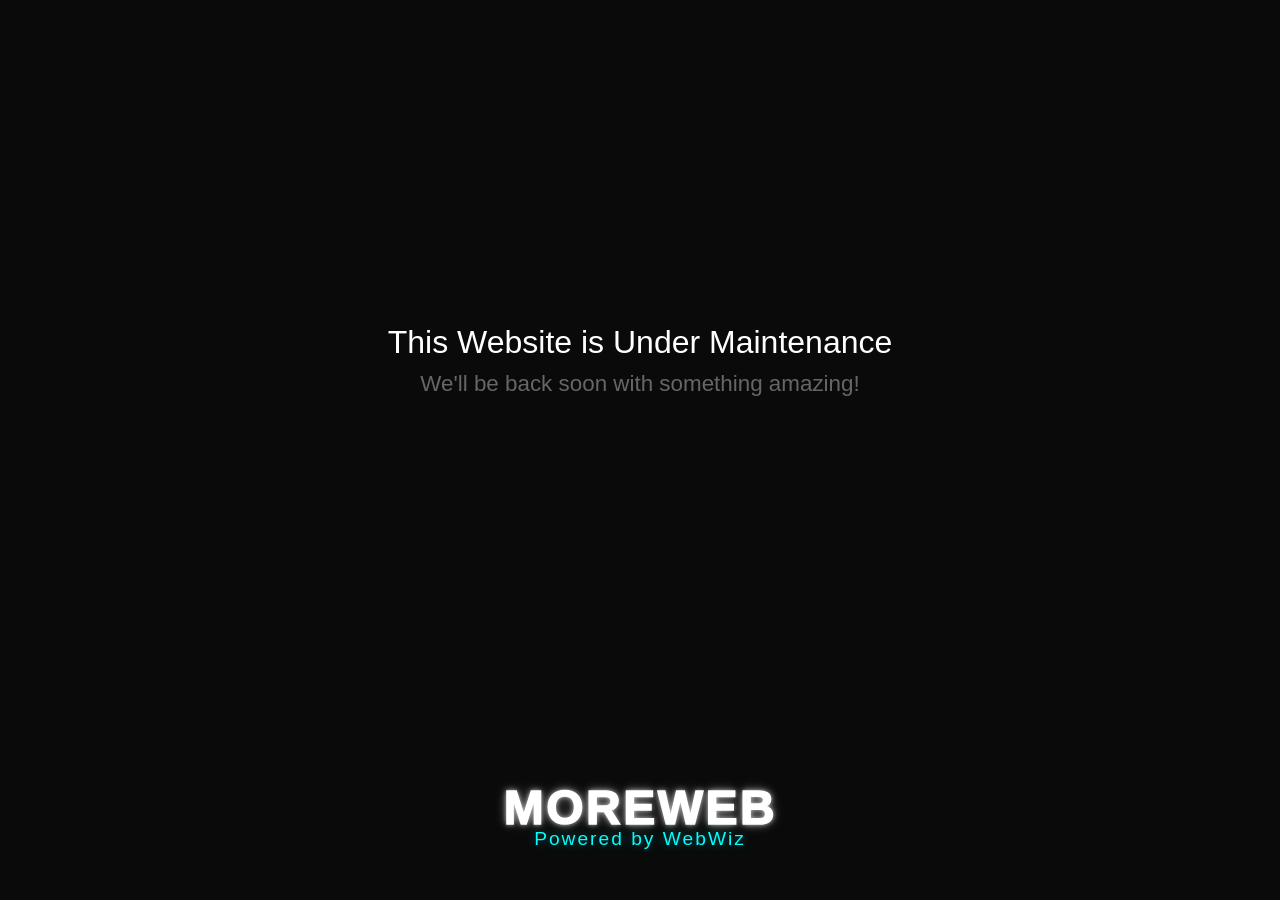
==== commit 7360f0e5: "Update index.html" ====
--- a/index.html
+++ b/index.html
@@ -1,4 +1,3 @@
-
 <!DOCTYPE html>
 <html lang="en">
 <head>
@@ -178,8 +177,7 @@
 
         @keyframes minimizeToBottom {
             to {
-                transform: translateY(40vh) scale(0.5);
-                opacity: 0.3;
+                transform: translateY(38vh) scale(0.5);
             }
         }
 
@@ -197,11 +195,11 @@
         @keyframes fadeInPoweredLast {
             from {
                 opacity: 0;
-                transform: translateY(calc(40vh + 60px));
-            }
-            to {
-                opacity: 1;
-                transform: translateY(calc(40vh + 60px));
+                transform: translateY(calc(38vh + 60px));
+            }
+            to {
+                opacity: 1;
+                transform: translateY(calc(38vh + 60px));
             }
         }
 
@@ -229,6 +227,26 @@
             }
             10%, 90% {
                 opacity: 1;
+            }
+        }
+
+        /* Desktop adjustments */
+        @media (min-width: 768px) {
+            @keyframes minimizeToBottom {
+                to {
+                    transform: translateY(36vh) scale(0.5);
+                }
+            }
+
+            @keyframes fadeInPoweredLast {
+                from {
+                    opacity: 0;
+                    transform: translateY(calc(36vh + 65px));
+                }
+                to {
+                    opacity: 1;
+                    transform: translateY(calc(36vh + 65px));
+                }
             }
         }
 
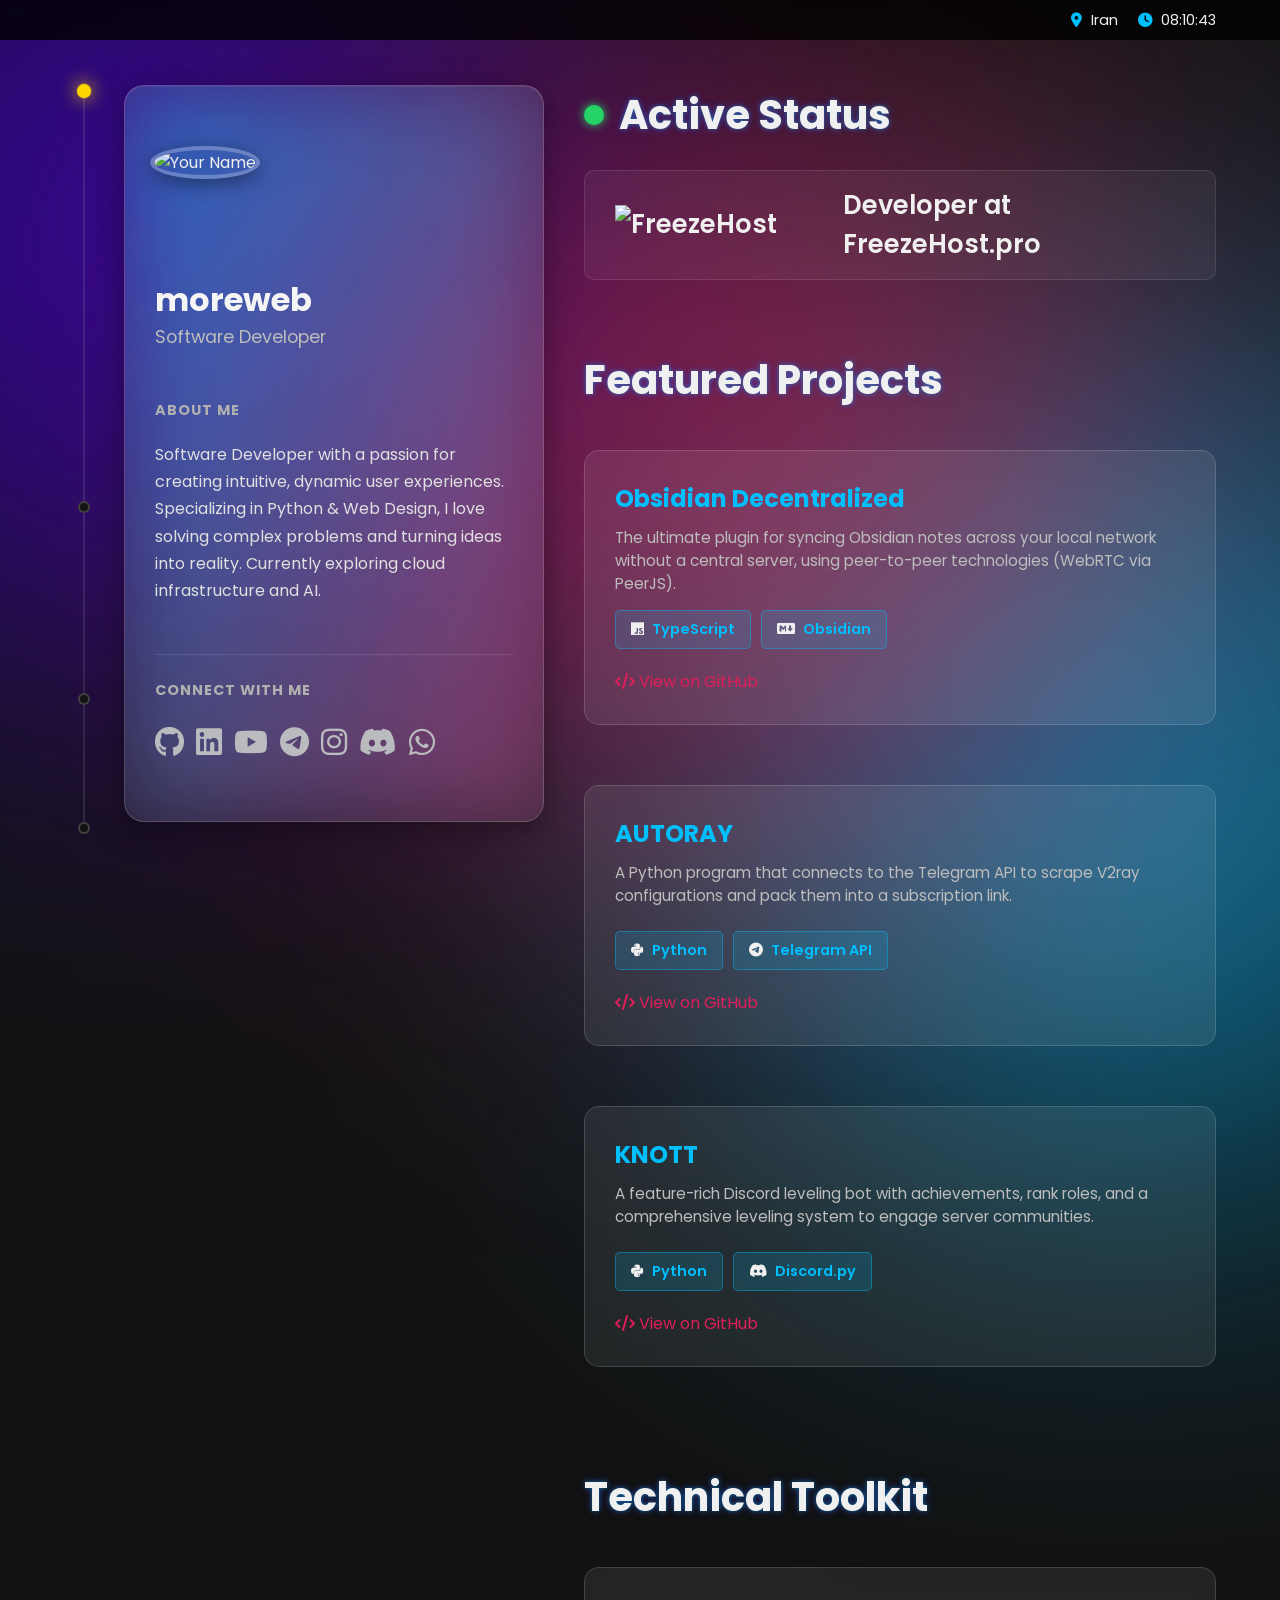
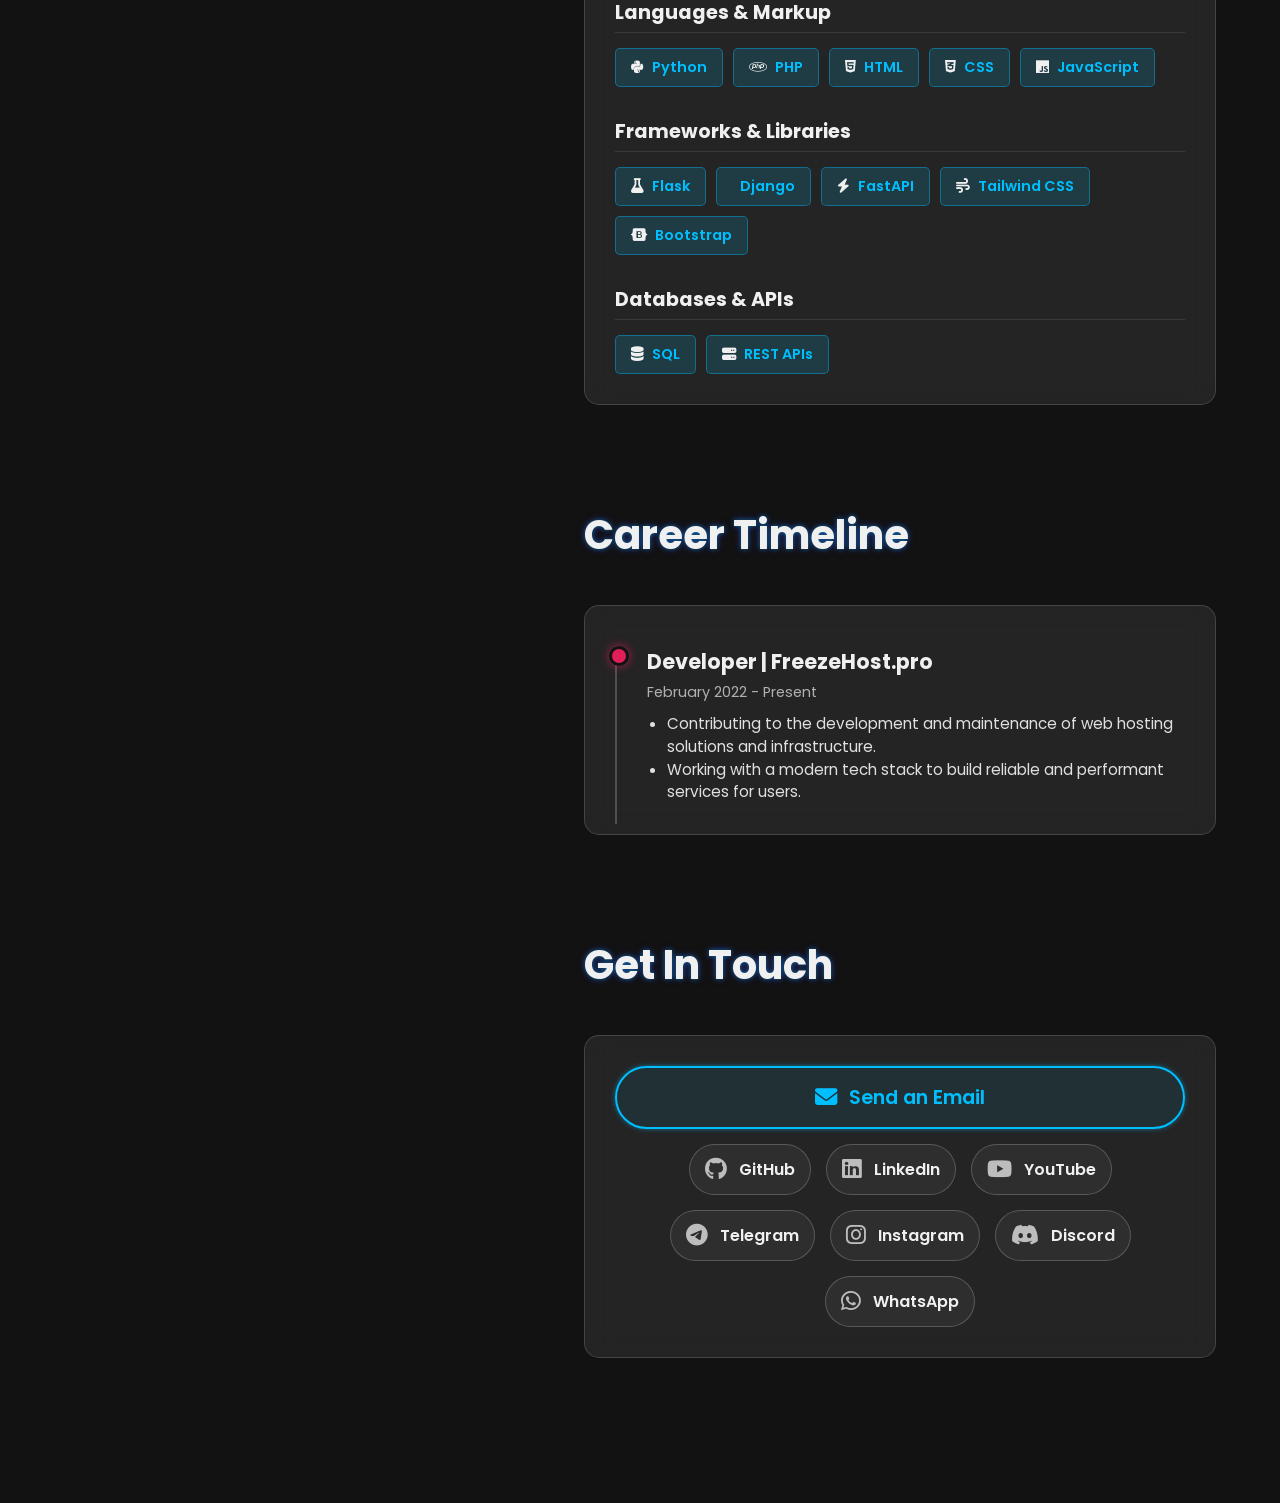
==== commit b7ab49d3: "Update index.html" ====
--- a/index.html
+++ b/index.html
@@ -1,289 +1,1350 @@
 <!DOCTYPE html>
 <html lang="en">
+
 <head>
     <meta charset="UTF-8">
     <meta name="viewport" content="width=device-width, initial-scale=1.0">
-    <title>Welcome to MOREWEB</title>
+    <title>My Portfolio</title>
+
+    <link rel="preconnect" href="https://fonts.googleapis.com">
+    <link rel="preconnect" href="https://fonts.gstatic.com" crossorigin>
+    <link href="https://fonts.googleapis.com/css2?family=Poppins:wght@100;400;700&display=swap" rel="stylesheet">
+
+    <link rel="stylesheet" href="https://cdnjs.cloudflare.com/ajax/libs/font-awesome/6.4.0/css/all.min.css">
+
     <style>
         :root {
-            --main-text: #ffffff;
-            --accent-color: #00ffff;
-            --bg-color: #0a0a0a;
+            --color-github: #f0f0f0;
+            --color-linkedin: #0A66C2;
+            --color-youtube: #FF0000;
+            --color-telegram: #0088CC;
+            --color-instagram: #E4405F;
+            --color-discord: #7289DA;
+            --color-whatsapp: #25D366;
+            --color-email: #00BFFF;
+            --color-gold: #FFD700;
+        }
+
+        * {
+            margin: 0;
+            padding: 0;
+            box-sizing: border-box;
         }
 
         body {
-            margin: 0;
+            font-family: 'Poppins', sans-serif;
+            background-color: #121212;
+            color: #f0f0f0;
+            min-height: 100vh;
+            position: relative;
+            overflow-x: hidden;
+        }
+
+        /* === Custom Scrollbar Styles START === */
+        ::-webkit-scrollbar {
+            width: 12px;
+        }
+
+        ::-webkit-scrollbar-track {
+            background: rgba(0, 0, 0, 0.2);
+        }
+
+        ::-webkit-scrollbar-thumb {
+            background-color: rgba(255, 255, 255, 0.2);
+            border-radius: 20px;
+            border: 3px solid transparent;
+            background-clip: content-box;
+            transition: background-color 0.3s ease;
+        }
+
+        ::-webkit-scrollbar-thumb:hover {
+            background-color: rgba(0, 191, 255, 0.5);
+        }
+        /* === Custom Scrollbar Styles END === */
+
+        #top-status-bar {
+            position: fixed;
+            top: 0;
+            left: 0;
+            width: 100%;
+            height: 40px;
+            background-color: rgba(0, 0, 0, 0.8);
+            color: #f0f0f0;
+            z-index: 1000;
+            display: flex;
+            justify-content: flex-end;
+            align-items: center;
+            padding: 0 5vw;
+            font-size: 0.9rem;
+            font-weight: 400;
+            backdrop-filter: blur(5px);
+            -webkit-backdrop-filter: blur(5px);
+        }
+
+        #top-status-bar i {
+            margin-right: 5px;
+            color: #00BFFF;
+        }
+
+        #progress-bar-container {
+            position: fixed;
+            top: 40px;
+            left: 0;
+            width: 100%;
+            height: 4px;
+            background-color: rgba(255, 255, 255, 0.1);
+            z-index: 10000;
+            transition: opacity 0.8s ease-out, visibility 0.8s ease-out;
+        }
+
+        #progress-bar {
+            height: 100%;
+            width: 0;
+            background: linear-gradient(90deg, #4A00E0, #00BFFF, #E01E5A);
+            border-radius: 0 2px 2px 0;
+            transition: width 2s cubic-bezier(0.25, 1, 0.5, 1);
+        }
+
+        #progress-bar-container.hidden {
+            opacity: 0;
+            visibility: hidden;
+        }
+
+        #loading-screen {
+            position: fixed;
+            top: 0;
+            left: 0;
+            width: 100%;
             height: 100vh;
-            height: 100dvh;
+            background-color: #121212;
+            display: flex;
+            justify-content: center;
+            align-items: center;
+            z-index: 9999;
+            transition: opacity 0.8s ease-out, visibility 0.8s ease-out;
+        }
+
+        #loading-screen.hidden {
+            opacity: 0;
+            visibility: hidden;
+        }
+
+        .loading-animation {
             display: flex;
             flex-direction: column;
-            justify-content: center;
             align-items: center;
-            background: var(--bg-color);
-            color: var(--main-text);
-            font-family: 'Arial Black', sans-serif;
+            gap: 30px;
+        }
+
+        .letters {
+            position: relative;
+            width: 120px;
+            height: 120px;
+            font-size: 7rem;
+            font-weight: 100;
+        }
+
+        .letters span {
+            position: absolute;
+            top: 0;
+            left: 50%;
+            transform: translateX(-50%);
+            opacity: 0;
+            animation: sequentialReplace 0.6s infinite;
+            text-transform: lowercase;
+        }
+
+        .letters span:nth-child(1) {
+            animation-delay: 0s;
+        }
+
+        .letters span:nth-child(2) {
+            animation-delay: 0.15s;
+        }
+
+        .letters span:nth-child(3) {
+            animation-delay: 0.30s;
+        }
+
+        .letters span:nth-child(4) {
+            animation-delay: 0.45s;
+        }
+
+        .dot {
+            width: 10px;
+            height: 10px;
+            background-color: #f0f0f0;
+            border-radius: 50%;
+            animation: pulse 1.5s infinite ease-in-out;
+            animation-delay: 0.5s;
+        }
+
+        .glow-container {
+            position: fixed;
+            top: 0;
+            left: 0;
+            right: 0;
+            bottom: 0;
+            width: 100%;
+            height: 100%;
+            z-index: 0;
+            pointer-events: none;
+        }
+
+        /* --- UPDATED GLOW STYLES FOR WIDER, SOFTER BLEND --- */
+        .glow-blob {
+            position: absolute;
+            border-radius: 50%;
+            filter: blur(180px);
+            opacity: 0.6;
+            animation: moveAndChange 20s infinite alternate;
+        }
+
+        .glow-blob:nth-child(1) {
+            width: 70vw;
+            height: 70vw;
+            background-color: #4A00E0;
+            top: -25%;
+            left: -25%;
+            animation-duration: 25s;
+        }
+
+        .glow-blob:nth-child(2) {
+            width: 65vw;
+            height: 65vw;
+            background-color: #00BFFF;
+            bottom: -30%;
+            right: -20%;
+            animation-duration: 20s;
+            animation-delay: -10s;
+        }
+
+        .glow-blob:nth-child(3) {
+            width: 60vw;
+            height: 60vw;
+            background-color: #E01E5A;
+            bottom: 5%;
+            left: 30%;
+            animation-duration: 30s;
+            animation-delay: -5s;
+        }
+
+        @keyframes sequentialReplace {
+
+            0%,
+            100% {
+                opacity: 0;
+                transform: translateX(-50%) scale(0.95);
+            }
+
+            15% {
+                opacity: 1;
+                transform: translateX(-50%) scale(1);
+            }
+
+            30% {
+                opacity: 1;
+                transform: translateX(-50%) scale(1);
+            }
+
+            45% {
+                opacity: 0;
+                transform: translateX(-50%) scale(0.95);
+            }
+        }
+
+        @keyframes pulse {
+
+            0%,
+            100% {
+                transform: scale(1);
+                opacity: 1;
+            }
+
+            50% {
+                transform: scale(1.3);
+                opacity: 0.7;
+            }
+        }
+
+        @keyframes moveAndChange {
+            0% {
+                transform: translate(0, 0) scale(1);
+            }
+            50% {
+                transform: translate(10vw, -8vh) scale(1.2);
+                opacity: 0.7;
+            }
+            100% {
+                transform: translate(-5vw, 10vh) scale(0.9);
+            }
+        }
+        /* --------------------------------------------- */
+
+        #main-content {
+            display: none;
+            padding: 5vh 5vw;
+            padding-top: calc(5vh + 40px);
+            position: relative;
+            z-index: 2;
+            min-height: 100vh;
+        }
+
+        .current-status-bar {
+            margin-bottom: 0px;
+            display: block;
+            padding: 15px 30px;
+            border-radius: 10px;
+            background: rgba(255, 255, 255, 0.05);
+            border: 1px solid rgba(255, 255, 255, 0.1);
+            transition: background 0.3s ease;
+        }
+
+        .current-status-bar:hover {
+            background: rgba(0, 191, 255, 0.1);
+        }
+
+        .current-status-bar a {
+            color: #f0f0f0;
+            text-decoration: none;
+            font-weight: 600;
+            font-size: 1.6rem;
+            display: flex;
+            align-items: center;
+            justify-content: flex-start;
+        }
+
+        .freezehost-logo {
+            height: 40px;
+            width: auto;
+            margin-right: 15px;
+        }
+
+
+        #current-status .section-title {
+            display: flex;
+            align-items: center;
+            gap: 15px;
+            margin-bottom: 25px;
+        }
+
+        .active-dot-title {
+            width: 20px;
+            height: 20px;
+            border-radius: 50%;
+            background-color: #25D366;
+            box-shadow: 0 0 10px #25D366;
+            flex-shrink: 0;
+        }
+
+        .profile-card {
+            background: linear-gradient(145deg, rgba(255, 255, 255, 0.1), rgba(255, 255, 255, 0.05));
+            backdrop-filter: blur(18px);
+            -webkit-backdrop-filter: blur(18px);
+            border: 1px solid rgba(255, 255, 255, 0.2);
+            width: 100%;
+            border-radius: 20px;
+            box-shadow: 0 8px 32px 0 rgba(0, 0, 0, 0.37),
+                inset 0px 1px 1px 0px rgba(255, 255, 255, 0.1);
+            position: relative;
             overflow: hidden;
-        }
-
-        .container {
-            position: relative;
-            height: 100vh;
-            height: 100dvh;
-            width: 100vw;
-            display: flex;
-            flex-direction: column;
-            justify-content: center;
-            align-items: center;
-            padding: 1rem;
-            box-sizing: border-box;
-        }
-
-        .welcome {
-            font-size: clamp(1.5rem, 5vw, 2.5rem);
-            margin-bottom: min(20px, 4vh);
-            opacity: 0;
-            animation: 
-                fadeIn 0.5s ease-out forwards,
-                fadeOutWelcome 0.5s ease-out 2s forwards;
-            text-shadow: 0 0 10px rgba(255,255,255,0.5);
-        }
-
-        .moreweb {
-            font-size: clamp(2.5rem, 15vw, 6rem);
-            font-weight: 900;
-            position: relative;
-            letter-spacing: min(5px, 1vw);
-            color: transparent;
-            -webkit-text-stroke: min(3px, 0.5vw) var(--main-text);
-            text-align: center;
-            white-space: nowrap;
-            animation: 
-                fillText 0.8s ease-out forwards,
-                minimizeToBottom 0.8s ease-in-out 2s forwards;
-        }
-
-        .powered-by {
-            position: fixed;
-            font-size: clamp(0.9rem, 4vw, 1.2rem);
-            opacity: 0;
-            text-align: center;
-            color: var(--accent-color);
-            font-family: 'Arial', sans-serif;
-            letter-spacing: 2px;
-            animation: fadeInPoweredLast 0.8s ease-out 3.6s forwards;
-            text-shadow: 
-                0 0 10px rgba(0,255,255,0.3),
-                0 0 20px rgba(0,255,255,0.2);
-        }
-
-        .maintenance {
-            position: absolute;
-            top: 40%;
-            width: 90%;
-            font-size: clamp(1.2rem, 6vw, 2rem);
-            opacity: 0;
-            text-align: center;
-            transform: translateY(-50%);
-            animation: fadeInMaintenance 0.8s ease-out 2.8s forwards;
-        }
-
-        .maintenance span {
-            display: block;
-            font-size: clamp(0.8rem, 4vw, 1.4rem);
-            margin-top: min(10px, 2vh);
-            color: #666;
-        }
-
-        .bolt-container {
-            position: absolute;
-            width: 120%;
-            height: 100%;
-            left: -10%;
-            top: 0;
-            overflow: hidden;
-        }
-
-        .bolt {
-            position: absolute;
-            height: 100%;
-            width: 100%;
-            animation: boltEffect 0.6s ease-out forwards;
-        }
-
-        .bolt::before,
-        .bolt::after {
+            transition: transform 0.3s ease-out;
+        }
+
+        .profile-card::before {
             content: '';
             position: absolute;
+            top: 0;
+            right: 0;
+            bottom: 0;
+            left: 0;
+            z-index: -1;
+            margin: -2px;
+            border-radius: inherit;
+            background: linear-gradient(120deg,
+                    rgba(0, 191, 255, 0.5),
+                    rgba(224, 30, 90, 0.6),
+                    rgba(74, 0, 224, 0.5),
+                    rgba(0, 191, 255, 0.5));
+            background-size: 400% 400%;
+            filter: blur(45px);
+            opacity: 0.9;
+            animation: animate-glow 15s ease infinite;
+        }
+
+        @keyframes animate-glow {
+            0% {
+                background-position: 0% 50%;
+            }
+
+            50% {
+                background-position: 100% 50%;
+            }
+
+            100% {
+                background-position: 0% 50%;
+            }
+        }
+
+        .profile-card:hover {
+            transform: translateY(-5px) scale(1.01);
+        }
+
+        .banner {
+            height: 120px;
+        }
+
+        .profile-header {
+            position: relative;
+            padding: 0 25px;
+        }
+
+        .avatar-container {
+            position: absolute;
+            top: -60px;
+            left: 25px;
+            z-index: 10;
+        }
+
+        .avatar {
+            width: 120px;
+            height: 120px;
+            border-radius: 50%;
+            border: 4px solid rgba(255, 255, 255, 0.25);
+            object-fit: cover;
+            box-shadow: 0 5px 20px rgba(0, 0, 0, 0.4);
+        }
+
+        .profile-body {
+            position: relative;
+            z-index: 5;
+            padding: 70px 30px 30px;
+        }
+
+        .user-info h1 {
+            font-size: 2rem;
+            font-weight: 700;
+            color: #f5f5f5;
+            margin: 0;
+        }
+
+        .user-info .tagline {
+            font-size: 1.1rem;
+            color: #bdbdbd;
+            font-weight: 400;
+        }
+
+        .profile-section {
+            padding: 25px 0;
+            margin-top: 25px;
+        }
+
+        .profile-section+.profile-section {
+            border-top: 1px solid rgba(255, 255, 255, 0.1);
+        }
+
+        .profile-section h2 {
+            font-size: 0.9rem;
+            color: #b0b0b0;
+            font-weight: 700;
+            text-transform: uppercase;
+            margin-bottom: 20px;
+            letter-spacing: 1px;
+        }
+
+        .about-me-text {
+            color: #e0e0e0;
+            line-height: 1.7;
+        }
+
+        #left-social-section {
+            transition: opacity 0.4s ease-out, visibility 0.4s ease-out;
+        }
+
+        #left-social-section.fade-out {
+            opacity: 0;
+            visibility: hidden;
+            pointer-events: none;
+        }
+
+        .social-links {
+            display: flex;
+            flex-wrap: wrap;
+            gap: 12px;
+        }
+
+        .social-links a {
+            color: #b9bbbe;
+            font-size: 30px;
+            transition: color 0.2s ease, transform 0.2s ease;
+        }
+
+        .social-links a:hover {
+            transform: scale(1.15) rotate(5deg);
+        }
+
+        .social-links a[title="Discord"]:hover {
+            color: var(--color-discord);
+        }
+
+        .social-links a[title="GitHub"]:hover {
+            color: var(--color-github);
+        }
+
+        .social-links a[title="Instagram"]:hover {
+            color: var(--color-instagram);
+        }
+
+        .social-links a[title="LinkedIn"]:hover {
+            color: var(--color-linkedin);
+        }
+
+        .social-links a[title="Telegram"]:hover {
+            color: var(--color-telegram);
+        }
+
+        .social-links a[title="WhatsApp"]:hover {
+            color: var(--color-whatsapp);
+        }
+
+        .social-links a[title="YouTube"]:hover {
+            color: var(--color-youtube);
+        }
+
+        .page-container {
+            display: flex;
+            align-items: flex-start;
+            gap: 40px;
             width: 100%;
-            height: min(3px, 0.5vh);
-            background: var(--accent-color);
-            top: 50%;
-            transform: translateY(-50%) translateX(-100%);
-            filter: blur(3px);
-            box-shadow: 
-                0 0 10px var(--accent-color),
-                0 0 20px var(--accent-color),
-                0 0 30px var(--accent-color),
-                0 0 40px var(--accent-color);
-        }
-
-        .bolt::before {
-            animation: boltMove1 0.3s ease-out forwards;
-        }
-
-        .bolt::after {
-            animation: boltMove2 0.3s ease-out 0.15s forwards;
-            opacity: 0.7;
-        }
-
-        @keyframes fadeIn {
-            from {
-                opacity: 0;
-                transform: translateY(-10px);
-            }
-            to {
-                opacity: 1;
-                transform: translateY(0);
-            }
-        }
-
-        @keyframes fadeOutWelcome {
-            to {
-                opacity: 0;
-                transform: translateY(-20px);
-                visibility: hidden;
-            }
-        }
-
-        @keyframes fillText {
-            0% {
-                color: transparent;
-                text-shadow: none;
-            }
-            50% {
-                color: transparent;
-                text-shadow: 
-                    0 0 10px rgba(255,255,255,0.8),
-                    0 0 20px rgba(255,255,255,0.8);
-            }
-            100% {
-                color: var(--main-text);
-                text-shadow: 
-                    0 0 10px rgba(255,255,255,0.8),
-                    0 0 20px rgba(255,255,255,0.4),
-                    0 0 30px rgba(255,255,255,0.2);
-            }
-        }
-
-        @keyframes minimizeToBottom {
-            to {
-                transform: translateY(38vh) scale(0.5);
-            }
-        }
-
-        @keyframes fadeInMaintenance {
-            from {
-                opacity: 0;
-                transform: translateY(-70%);
-            }
-            to {
-                opacity: 1;
-                transform: translateY(-50%);
-            }
-        }
-
-        @keyframes fadeInPoweredLast {
-            from {
-                opacity: 0;
-                transform: translateY(calc(38vh + 60px));
-            }
-            to {
-                opacity: 1;
-                transform: translateY(calc(38vh + 60px));
-            }
-        }
-
-        @keyframes boltMove1 {
-            0% {
-                transform: translateY(-50%) translateX(-100%) skewX(-20deg);
-            }
-            100% {
-                transform: translateY(-50%) translateX(100%) skewX(-20deg);
-            }
-        }
-
-        @keyframes boltMove2 {
-            0% {
-                transform: translateY(-50%) translateX(-100%) skewX(20deg);
-            }
-            100% {
-                transform: translateY(-50%) translateX(100%) skewX(20deg);
-            }
-        }
-
-        @keyframes boltEffect {
-            0%, 100% {
-                opacity: 0;
-            }
-            10%, 90% {
-                opacity: 1;
-            }
-        }
-
-        /* Desktop adjustments */
-        @media (min-width: 768px) {
-            @keyframes minimizeToBottom {
-                to {
-                    transform: translateY(36vh) scale(0.5);
-                }
-            }
-
-            @keyframes fadeInPoweredLast {
-                from {
-                    opacity: 0;
-                    transform: translateY(calc(36vh + 65px));
-                }
-                to {
-                    opacity: 1;
-                    transform: translateY(calc(36vh + 65px));
-                }
-            }
-        }
-
-        /* Landscape orientation adjustments */
-        @media (max-height: 500px) and (orientation: landscape) {
-            .moreweb {
-                font-size: clamp(2rem, 12vh, 4rem);
-            }
-
-            .maintenance {
-                font-size: clamp(1rem, 5vh, 1.5rem);
-            }
-
-            .maintenance span {
-                font-size: clamp(0.7rem, 3vh, 1rem);
-            }
-
-            .powered-by {
-                font-size: clamp(0.8rem, 3vh, 1rem);
+        }
+
+        .left-column {
+            flex: 0 0 480px;
+            position: sticky;
+            top: calc(5vh + 40px);
+        }
+
+        .right-column {
+            flex: 1;
+            min-width: 0;
+        }
+
+        /* === Scroll Progress Bar Styles === */
+        .left-column-wrapper {
+            position: relative;
+            padding-left: 60px;
+        }
+
+        #scroll-progress-container {
+            position: absolute;
+            left: 0;
+            top: 0;
+            height: 100%;
+            width: 40px;
+            display: flex;
+            justify-content: center;
+            padding: 0;
+        }
+
+        .progress-line {
+            position: absolute;
+            top: 0;
+            width: 2px;
+            height: 100%;
+            background-color: rgba(255, 255, 255, 0.1);
+        }
+
+        .progress-line-fill {
+            position: absolute;
+            top: 0;
+            left: 0;
+            width: 100%;
+            height: 0%;
+            background: var(--color-gold);
+            box-shadow: 0 0 5px var(--color-gold);
+            transition: height 0.4s cubic-bezier(0.25, 1, 0.5, 1);
+        }
+
+        .progress-dot {
+            position: absolute;
+            left: 50%;
+            width: 12px;
+            height: 12px;
+            border-radius: 50%;
+            background-color: #121212;
+            border: 2px solid rgba(255, 255, 255, 0.2);
+            transform: translateX(-50%);
+            transition: all 0.3s ease;
+            z-index: 10;
+        }
+
+        .progress-dot.active {
+            background-color: var(--color-gold);
+            border-color: var(--color-gold);
+            box-shadow: 0 0 15px var(--color-gold);
+            transform: translateX(-50%) scale(1.2);
+        }
+
+        .content-section {
+            padding-bottom: 70px;
+            min-height: 400px;
+            /* Helps ensure sections can be properly observed */
+        }
+
+        .section-title {
+            font-size: 2.5rem;
+            font-weight: 700;
+            margin-bottom: 40px;
+            color: #f0f0f0;
+            text-shadow: 0 0 5px rgba(0, 191, 255, 0.5), 0 0 10px rgba(74, 0, 224, 0.3);
+        }
+
+        .content-card {
+            background: rgba(255, 255, 255, 0.08);
+            backdrop-filter: blur(12px);
+            -webkit-backdrop-filter: blur(12px);
+            border: 1px solid rgba(255, 255, 255, 0.15);
+            border-radius: 15px;
+            padding: 30px;
+            margin-bottom: 30px;
+            transition: transform 0.2s ease, box-shadow 0.2s ease;
+        }
+
+        .content-card:hover {
+            transform: translateY(-2px);
+            box-shadow: 0 10px 20px rgba(0, 0, 0, 0.4);
+        }
+
+        .project-grid {
+            display: grid;
+            grid-template-columns: repeat(auto-fit, minmax(320px, 1fr));
+            gap: 30px;
+        }
+
+        .project-card h3 {
+            font-size: 1.5rem;
+            margin-bottom: 10px;
+            color: #00BFFF;
+        }
+
+        .project-card p {
+            font-size: 0.95rem;
+            color: #bdbdbd;
+            margin-bottom: 15px;
+            min-height: 55px;
+        }
+
+        .project-links a {
+            color: #E01E5A;
+            margin-right: 15px;
+            font-size: 1rem;
+            text-decoration: none;
+            transition: color 0.2s;
+        }
+
+        .project-links a:hover {
+            color: #f0f0f0;
+        }
+
+        .skill-group h3 {
+            font-size: 1.2rem;
+            color: #f0f0f0;
+            margin-bottom: 15px;
+            border-bottom: 1px solid rgba(255, 255, 255, 0.1);
+            padding-bottom: 5px;
+        }
+
+        .skill-badges {
+            display: flex;
+            flex-wrap: wrap;
+            gap: 10px;
+        }
+
+        .skill-badge {
+            padding: 8px 15px;
+            background: rgba(0, 191, 255, 0.15);
+            border: 1px solid rgba(0, 191, 255, 0.4);
+            border-radius: 5px;
+            font-size: 0.9rem;
+            color: #00BFFF;
+            font-weight: 600;
+            transition: background 0.3s ease, box-shadow 0.3s ease;
+        }
+
+        .skill-badge i {
+            margin-right: 5px;
+            color: #f0f0f0;
+        }
+
+        .skill-badge:hover {
+            background: rgba(0, 191, 255, 0.3);
+            box-shadow: 0 0 10px rgba(0, 191, 255, 0.6);
+        }
+
+        .timeline {
+            position: relative;
+            padding-left: 20px;
+        }
+
+        .timeline-item {
+            position: relative;
+            margin-bottom: 40px;
+            padding-bottom: 20px;
+            border-left: 2px solid rgba(255, 255, 255, 0.2);
+            padding-left: 30px;
+        }
+
+        .timeline-item:last-child {
+            margin-bottom: 0;
+        }
+
+        .timeline-item::before {
+            content: '';
+            position: absolute;
+            left: -8px;
+            top: 0;
+            width: 14px;
+            height: 14px;
+            border-radius: 50%;
+            background-color: #E01E5A;
+            border: 3px solid #121212;
+            box-shadow: 0 0 10px rgba(224, 30, 90, 0.7);
+        }
+
+        .timeline-item h4 {
+            font-size: 1.3rem;
+            color: #f0f0f0;
+            margin-bottom: 5px;
+        }
+
+        .timeline-item p {
+            color: #b0b0b0;
+            font-size: 0.9rem;
+        }
+
+        /* Contact Button Styles */
+        #bottom-contact-container {
+            opacity: 0;
+            visibility: hidden;
+            transform: translateY(20px);
+            transition: opacity 0.4s ease-out, transform 0.4s ease-out, visibility 0.4s;
+        }
+
+        #bottom-contact-container.is-visible {
+            opacity: 1;
+            visibility: visible;
+            transform: translateY(0);
+        }
+
+        .contact-badge-grid {
+            display: flex;
+            flex-wrap: wrap;
+            justify-content: center;
+            gap: 15px;
+        }
+
+        .contact-badge {
+            display: flex;
+            align-items: center;
+            justify-content: flex-start;
+            padding: 12px 15px;
+            border: 1px solid rgba(255, 255, 255, 0.2);
+            border-radius: 50px;
+            text-decoration: none;
+            color: #f0f0f0;
+            font-weight: 500;
+            background: rgba(255, 255, 255, 0.05);
+            transition: all 0.3s ease;
+            max-width: 200px;
+            flex-grow: 0;
+            flex-shrink: 0;
+        }
+
+        .contact-badge i {
+            font-size: 1.4rem;
+            margin-right: 12px;
+            color: #bdbdbd;
+            transition: color 0.3s ease;
+        }
+
+        .contact-badge span {
+            font-weight: 600;
+        }
+
+        .contact-badge:hover {
+            transform: translateY(-3px) scale(1.02);
+            background: rgba(255, 255, 255, 0.15);
+        }
+
+        .contact-badge.email-badge {
+            font-size: 1.2rem;
+            padding: 15px 25px;
+            background: rgba(0, 191, 255, 0.08);
+            border: 2px solid var(--color-email);
+            color: var(--color-email);
+            font-weight: 700;
+            justify-content: center;
+            width: 100%;
+            max-width: none;
+            flex-basis: 100%;
+            box-shadow: 0 0 5px rgba(0, 191, 255, 0.5);
+            transform: none;
+            position: relative;
+            overflow: hidden;
+            z-index: 1;
+        }
+
+        .contact-badge.email-badge i {
+            color: var(--color-email);
+        }
+
+        .contact-badge.email-badge:hover {
+            box-shadow: 0 0 15px var(--color-email);
+            background: rgba(0, 191, 255, 0.15);
+            color: #f0f0f0;
+        }
+
+        .contact-badge.email-badge:hover i {
+            color: #f0f0f0;
+        }
+
+
+        .contact-badge[title="GitHub"]:hover {
+            box-shadow: 0 0 5px var(--color-github);
+            border-color: var(--color-github);
+        }
+
+        .contact-badge[title="GitHub"]:hover i {
+            color: var(--color-github);
+        }
+
+        .contact-badge[title="LinkedIn"]:hover {
+            box-shadow: 0 0 5px var(--color-linkedin);
+            border-color: var(--color-linkedin);
+        }
+
+        .contact-badge[title="LinkedIn"]:hover i {
+            color: var(--color-linkedin);
+        }
+
+        .contact-badge[title="YouTube"]:hover {
+            box-shadow: 0 0 5px var(--color-youtube);
+            border-color: var(--color-youtube);
+        }
+
+        .contact-badge[title="YouTube"]:hover i {
+            color: var(--color-youtube);
+        }
+
+        .contact-badge[title="Telegram"]:hover {
+            box-shadow: 0 0 5px var(--color-telegram);
+            border-color: var(--color-telegram);
+        }
+
+        .contact-badge[title="Telegram"]:hover i {
+            color: var(--color-telegram);
+        }
+
+        .contact-badge[title="Instagram"]:hover {
+            box-shadow: 0 0 5px var(--color-instagram);
+            border-color: var(--color-instagram);
+        }
+
+        .contact-badge[title="Instagram"]:hover i {
+            color: var(--color-instagram);
+        }
+
+        .contact-badge[title="WhatsApp"]:hover {
+            box-shadow: 0 0 5px var(--color-whatsapp);
+            border-color: var(--color-whatsapp);
+        }
+
+        .contact-badge[title="WhatsApp"]:hover i {
+            color: var(--color-whatsapp);
+        }
+
+        .contact-badge[title="Discord"]:hover {
+            box-shadow: 0 0 5px var(--color-discord);
+            border-color: var(--color-discord);
+        }
+
+        .contact-badge[title="Discord"]:hover i {
+            color: var(--color-discord);
+        }
+
+        @media (max-width: 992px) {
+            .page-container {
+                flex-direction: column;
+                gap: 50px;
+            }
+
+            .left-column {
+                position: static;
+                flex-basis: auto;
+                width: 100%;
+                max-width: 550px;
+                margin: 0 auto;
+            }
+
+            .left-column-wrapper {
+                padding-left: 0;
+            }
+
+            #scroll-progress-container {
+                display: none;
+            }
+
+            .section-title {
+                font-size: 2rem;
+                margin-top: 30px;
+            }
+        }
+
+        @media (max-width: 600px) {
+            .contact-badge {
+                max-width: 100%;
+                flex-grow: 1;
+            }
+
+            #main-content {
+                padding-top: calc(10vh + 40px);
+            }
+        }
+
+        @media (max-width: 480px) {
+            .avatar {
+                width: 90px;
+                height: 90px;
+            }
+
+            .avatar-container {
+                top: -45px;
+            }
+
+            .profile-body {
+                padding: 55px 25px 25px;
+            }
+
+            .user-info h1 {
+                font-size: 1.6rem;
+            }
+
+            #top-status-bar {
+                padding: 0 20px;
+            }
+
+            .current-status-bar a {
+                font-size: 1.2rem;
+            }
+
+            .freezehost-logo {
+                height: 30px;
             }
         }
     </style>
 </head>
+
 <body>
-    <div class="container">
-        <div class="welcome">Welcome to</div>
-        <div class="moreweb">
-            MOREWEB
-            <div class="bolt-container">
-                <div class="bolt"></div>
+
+    <div id="top-status-bar">
+        <div class="status-content">
+            <i class="fa-solid fa-location-dot"></i> Iran &nbsp;&nbsp;&nbsp;
+            <i class="fa-solid fa-clock"></i> <span id="local-time">--:--:--</span>
+        </div>
+    </div>
+
+    <div id="progress-bar-container">
+        <div id="progress-bar"></div>
+    </div>
+
+    <div class="glow-container">
+        <div class="glow-blob"></div>
+        <div class="glow-blob"></div>
+        <div class="glow-blob"></div>
+    </div>
+
+    <div id="loading-screen">
+        <div class="loading-animation">
+            <div class="letters">
+                <span>m</span>
+                <span>o</span>
+                <span>R</span>
+                <span>e</span>
             </div>
+            <div class="dot"></div>
         </div>
-        <div class="maintenance">
-            This Website is Under Maintenance
-            <span>We'll be back soon with something amazing!</span>
+    </div>
+
+    <main id="main-content">
+        <div class="page-container">
+
+            <div class="left-column">
+                <div class="left-column-wrapper">
+
+                    <div id="scroll-progress-container">
+                        <div class="progress-line">
+                            <div class="progress-line-fill"></div>
+                        </div>
+                        <!-- CHANGE: Dots reduced from 5 to 4 -->
+                        <div class="progress-dot" data-section-id="work"></div>
+                        <div class="progress-dot" data-section-id="skills"></div>
+                        <div class="progress-dot" data-section-id="experience"></div>
+                        <div class="progress-dot" data-section-id="contact"></div>
+                    </div>
+
+                    <div class="profile-card">
+                        <div class="banner"></div>
+                        <div class="profile-header">
+                            <div class="avatar-container">
+                                <img src="https://freezehost.pro/assets/pfp/moreweb.jpeg" alt="Your Name"
+                                    class="avatar">
+                            </div>
+                        </div>
+                        <div class="profile-body">
+                            <div class="user-info">
+                                <h1>moreweb</h1>
+                                <p class="tagline">Software Developer</p>
+                            </div>
+                            <div class="profile-section">
+                                <h2>About Me</h2>
+                                <p class="about-me-text">
+                                    Software Developer with a passion for creating intuitive, dynamic user experiences.
+                                    Specializing in Python & Web Design, I love solving complex problems and turning ideas into reality.
+                                    Currently exploring cloud infrastructure and AI.
+                                </p>
+                            </div>
+                            <div id="left-social-section" class="profile-section">
+                                <h2>Connect With Me</h2>
+                                <div class="social-links">
+                                    <a href="https://github.com/iwebbio" title="GitHub" target="_blank"><i
+                                            class="fa-brands fa-github"></i></a>
+                                    <a href="https://www.linkedin.com/in/iwebbio" title="LinkedIn" target="_blank"><i
+                                            class="fa-brands fa-linkedin"></i></a>
+                                    <a href="https://youtube.com/@iwebbio" title="YouTube" target="_blank"><i
+                                            class="fa-brands fa-youtube"></i></a>
+                                    <a href="https://t.me/iwebbio" title="Telegram" target="_blank"><i
+                                            class="fa-brands fa-telegram"></i></a>
+                                    <a href="https://instagram.com/iwebbio_dev" title="Instagram" target="_blank"><i
+                                            class="fa-brands fa-instagram"></i></a>
+                                    <a href="https://discord.com/users/moreweb" title="Discord" target="_blank"><i
+                                            class="fa-brands fa-discord"></i></a>
+                                    <a href="https://wa.me/15413715751" title="WhatsApp" target="_blank"><i
+                                            class="fa-brands fa-whatsapp"></i></a>
+                                </div>
+                            </div>
+                        </div>
+                    </div>
+                </div>
+            </div>
+
+            <div class="right-column">
+
+                <!-- CHANGE: New parent section wrapper for the first two content blocks -->
+                <section id="work" class="content-section">
+
+                    <!-- This old section is now a div without the .content-section class -->
+                    <div id="current-status">
+                        <h2 class="section-title">
+                            <span class="active-dot-title"></span>
+                            Active Status
+                        </h2>
+                        <div class="current-status-bar">
+                            <a href="https://freezehost.pro" target="_blank">
+                                <img src="https://freezehost.pro/assets/images/fhlogonewnotext.png"
+                                    alt="FreezeHost Logo" class="freezehost-logo">
+                                Developer at FreezeHost.pro
+                            </a>
+                        </div>
+                    </div>
+
+                    <!-- This old section is also now a div without the .content-section class -->
+                    <div id="projects" style="margin-top: 70px;">
+                        <h2 class="section-title">Featured Projects</h2>
+                        <div class="project-grid">
+                            <div class="content-card project-card">
+                                <h3>Obsidian Decentralized</h3>
+                                <p>The ultimate plugin for syncing Obsidian notes across your local network without a
+                                    central server, using peer-to-peer technologies (WebRTC via PeerJS).</p>
+                                <div class="skill-badges">
+                                    <span class="skill-badge"><i class="fa-brands fa-js"></i> TypeScript</span>
+                                    <span class="skill-badge"><i class="fa-brands fa-markdown"></i> Obsidian</span>
+                                </div>
+                                <div class="project-links" style="margin-top: 20px;">
+                                    <a href="https://github.com/iwebbio/obsidian-decentralized" target="_blank"
+                                        aria-label="View the Obsidian Decentralized project on GitHub"><i
+                                            class="fa-solid fa-code"></i> View on GitHub</a>
+                                </div>
+                            </div>
+                            <div class="content-card project-card">
+                                <h3>AUTORAY</h3>
+                                <p>A Python program that connects to the Telegram API to scrape V2ray configurations and
+                                    pack them into a subscription link.</p>
+                                <div class="skill-badges">
+                                    <span class="skill-badge"><i class="fa-brands fa-python"></i> Python</span>
+                                    <span class="skill-badge"><i class="fa-brands fa-telegram"></i> Telegram API</span>
+                                </div>
+                                <div class="project-links" style="margin-top: 20px;">
+                                    <a href="https://github.com/iwebbio/AUTORAY" target="_blank"
+                                        aria-label="View the AUTORAY project on GitHub"><i class="fa-solid fa-code"></i>
+                                        View on GitHub</a>
+                                </div>
+                            </div>
+                            <div class="content-card project-card">
+                                <h3>KNOTT</h3>
+                                <p>A feature-rich Discord leveling bot with achievements, rank roles, and a
+                                    comprehensive leveling system to engage server communities.</p>
+                                <div class="skill-badges">
+                                    <span class="skill-badge"><i class="fa-brands fa-python"></i> Python</span>
+                                    <span class="skill-badge"><i class="fa-brands fa-discord"></i> Discord.py</span>
+                                </div>
+                                <div class="project-links" style="margin-top: 20px;">
+                                    <a href="https://github.com/iwebbio/KNOTT" target="_blank"
+                                        aria-label="View the KNOTT project on GitHub"><i class="fa-solid fa-code"></i>
+                                        View on GitHub</a>
+                                </div>
+                            </div>
+                        </div>
+                    </div>
+
+                </section> <!-- End of the new #work wrapper -->
+
+                <section id="skills" class="content-section">
+                    <h2 class="section-title">Technical Toolkit</h2>
+                    <div class="content-card">
+                        <div class="skill-group" style="margin-bottom: 30px;">
+                            <h3>Languages & Markup</h3>
+                            <div class="skill-badges">
+                                <span class="skill-badge"><i class="fa-brands fa-python"></i> Python</span>
+                                <span class="skill-badge"><i class="fa-brands fa-php"></i> PHP</span>
+                                <span class="skill-badge"><i class="fa-brands fa-html5"></i> HTML</span>
+                                <span class="skill-badge"><i class="fa-brands fa-css3-alt"></i> CSS</span>
+                                <span class="skill-badge"><i class="fa-brands fa-js"></i> JavaScript</span>
+                            </div>
+                        </div>
+                        <div class="skill-group" style="margin-bottom: 30px;">
+                            <h3>Frameworks & Libraries</h3>
+                            <div class="skill-badges">
+                                <span class="skill-badge"><i class="fa-solid fa-flask"></i> Flask</span>
+                                <span class="skill-badge"><i class="fa-brands fa-django"></i> Django</span>
+                                <span class="skill-badge"><i class="fa-solid fa-bolt"></i> FastAPI</span>
+                                <span class="skill-badge"><i class="fa-solid fa-wind"></i> Tailwind CSS</span>
+                                <span class="skill-badge"><i class="fa-brands fa-bootstrap"></i> Bootstrap</span>
+                            </div>
+                        </div>
+                        <div class="skill-group">
+                            <h3>Databases & APIs</h3>
+                            <div class="skill-badges">
+                                <span class="skill-badge"><i class="fa-solid fa-database"></i> SQL</span>
+                                <span class="skill-badge"><i class="fa-solid fa-server"></i> REST APIs</span>
+                            </div>
+                        </div>
+                    </div>
+                </section>
+
+                <section id="experience" class="content-section">
+                    <h2 class="section-title">Career Timeline</h2>
+                    <div class="timeline content-card" style="padding: 40px 30px 10px 30px;">
+                        <div class="timeline-item">
+                            <h4>Developer | FreezeHost.pro</h4>
+                            <p style="margin-bottom: 10px;">February 2022 - Present</p>
+                            <ul style="color: #e0e0e0; font-size: 0.95rem; line-height: 1.5; padding-left: 20px;">
+                                <li>Contributing to the development and maintenance of web hosting solutions and
+                                    infrastructure.</li>
+                                <li>Working with a modern tech stack to build reliable and performant services for
+                                    users.</li>
+                            </ul>
+                        </div>
+                    </div>
+                </section>
+
+                <section id="contact" class="content-section">
+                    <h2 class="section-title">Get In Touch</h2>
+                    <div id="bottom-contact-container" class="content-card">
+                        <div class="contact-badge-grid">
+                            <a href="mailto:amirhosein.shk.1388@gmail.com" class="contact-badge email-badge">
+                                <i class="fa-solid fa-envelope"></i>
+                                <span>Send an Email</span>
+                            </a>
+                            <a href="https://github.com/iwebbio" title="GitHub" target="_blank" class="contact-badge">
+                                <i class="fa-brands fa-github"></i>
+                                <span>GitHub</span>
+                            </a>
+                            <a href="https://www.linkedin.com/in/iwebbio" title="LinkedIn" target="_blank"
+                                class="contact-badge">
+                                <i class="fa-brands fa-linkedin"></i>
+                                <span>LinkedIn</span>
+                            </a>
+                            <a href="https://youtube.com/@iwebbio" title="YouTube" target="_blank"
+                                class="contact-badge">
+                                <i class="fa-brands fa-youtube"></i>
+                                <span>YouTube</span>
+                            </a>
+                            <a href="https://t.me/iwebbio" title="Telegram" target="_blank" class="contact-badge">
+                                <i class="fa-brands fa-telegram"></i>
+                                <span>Telegram</span>
+                            </a>
+                            <a href="https://instagram.com/iwebbio_dev" title="Instagram" target="_blank"
+                                class="contact-badge">
+                                <i class="fa-brands fa-instagram"></i>
+                                <span>Instagram</span>
+                            </a>
+                            <a href="https://discord.com/users/moreweb" title="Discord" target="_blank"
+                                class="contact-badge">
+                                <i class="fa-brands fa-discord"></i>
+                                <span>Discord</span>
+                            </a>
+                            <a href="https://wa.me/15413715751" title="WhatsApp" target="_blank" class="contact-badge">
+                                <i class="fa-brands fa-whatsapp"></i>
+                                <span>WhatsApp</span>
+                            </a>
+                        </div>
+                    </div>
+                </section>
+
+            </div>
+
         </div>
-        <div class="powered-by">Powered by WebWiz</div>
-    </div>
+    </main>
+
+    <script>
+        document.addEventListener('DOMContentLoaded', function () {
+            // --- LOADER AND CLOCK LOGIC ---
+            const loadingScreen = document.getElementById('loading-screen');
+            const mainContent = document.getElementById('main-content');
+            const progressBarContainer = document.getElementById('progress-bar-container');
+            const progressBar = document.getElementById('progress-bar');
+
+            setTimeout(() => {
+                progressBar.style.width = '95%';
+            }, 100);
+
+            window.addEventListener('load', function () {
+                progressBar.style.transition = 'width 0.4s ease-out';
+                progressBar.style.width = '100%';
+
+                setTimeout(() => {
+                    loadingScreen.classList.add('hidden');
+                    progressBarContainer.classList.add('hidden');
+                    mainContent.style.display = 'block';
+
+                    setTimeout(() => {
+                        loadingScreen.style.display = 'none';
+                        progressBarContainer.style.display = 'none';
+                        initializeScrollLogic();
+                    }, 800);
+                }, 500);
+            });
+
+            function updateIranTime() {
+                const timeElement = document.getElementById('local-time');
+                if (!timeElement) return;
+                const options = {
+                    hour: '2-digit', minute: '2-digit', second: '2-digit',
+                    hour12: false, timeZone: 'Asia/Tehran'
+                };
+                const formatter = new Intl.DateTimeFormat('en-US', options);
+                timeElement.textContent = formatter.format(new Date());
+            }
+            updateIranTime();
+            setInterval(updateIranTime, 1000);
+
+            // --- DEFINITIVE SCROLL AND PROGRESS LOGIC ---
+            const leftColumn = document.querySelector('.left-column');
+
+            function initializeScrollLogic() {
+                if (!leftColumn || getComputedStyle(leftColumn).position !== 'sticky') {
+                    return;
+                }
+
+                const leftSocialSection = document.getElementById('left-social-section');
+                const rightContactContainer = document.getElementById('bottom-contact-container');
+                const progressFill = document.querySelector('.progress-line-fill');
+                const progressDots = document.querySelectorAll('.progress-dot');
+                const contentSections = document.querySelectorAll('.right-column .content-section');
+                const sectionStates = new Map();
+
+                positionProgressDots();
+                window.addEventListener('resize', positionProgressDots);
+                setupSectionObserver();
+                window.addEventListener('scroll', handleContactFade, { passive: true });
+                handleContactFade();
+
+                function positionProgressDots() {
+                    const rightColumn = document.querySelector('.right-column');
+                    if (!rightColumn || contentSections.length < 2) return;
+
+                    const firstSectionTop = contentSections[0].offsetTop;
+                    const lastSectionTop = contentSections[contentSections.length - 1].offsetTop;
+                    const trackLength = lastSectionTop - firstSectionTop;
+
+                    if (trackLength <= 0) return;
+
+                    contentSections.forEach((section, index) => {
+                        const dot = progressDots[index];
+                        if (!dot) return;
+
+                        const sectionTopRelative = section.offsetTop - firstSectionTop;
+                        let topPercent = (sectionTopRelative / trackLength) * 100;
+                        dot.style.top = `${Math.max(0, Math.min(100, topPercent))}%`;
+                    });
+                }
+
+                function setupSectionObserver() {
+                    // Adjust rootMargin to make activation happen a bit higher up the screen
+                    const observerOptions = {
+                        rootMargin: '-40% 0px -40% 0px',
+                        threshold: 0
+                    };
+
+                    const observer = new IntersectionObserver((entries) => {
+                        entries.forEach(entry => {
+                            sectionStates.set(entry.target.id, entry.isIntersecting);
+                        });
+
+                        let lastActiveSectionId = null;
+                        contentSections.forEach(section => {
+                            if (sectionStates.get(section.id)) {
+                                lastActiveSectionId = section.id;
+                            }
+                        });
+
+                        const activeIndex = Array.from(contentSections).findIndex(section => section.id === lastActiveSectionId);
+
+                        progressDots.forEach((dot, index) => {
+                            // Keep previous active dots filled, and set the current active dot
+                            if (activeIndex >= index) {
+                                dot.classList.add('active');
+                            } else {
+                                dot.classList.remove('active');
+                            }
+                        });
+
+                        if (activeIndex > -1) {
+                            const activeDot = progressDots[activeIndex];
+                            // Calculate fill based on the position of the active dot
+                            progressFill.style.height = activeDot.style.top;
+                        } else if (window.scrollY < contentSections[0].offsetTop - 100) {
+                             // Before the first section, reset fill
+                             progressFill.style.height = '0%';
+                        }
+                    }, observerOptions);
+
+                    contentSections.forEach(section => observer.observe(section));
+                }
+
+                function handleContactFade() {
+                    if (!leftSocialSection || !rightContactContainer) return;
+                    // Threshold to start fading social links and showing contact footer
+                    const scrollThreshold = document.documentElement.scrollHeight - window.innerHeight - 400;
+                    const isNearBottom = window.scrollY > scrollThreshold;
+
+                    leftSocialSection.classList.toggle('fade-out', isNearBottom);
+                    rightContactContainer.classList.toggle('is-visible', isNearBottom);
+                }
+            }
+        });
+    </script>
+
 </body>
-</html>
+
+</html>
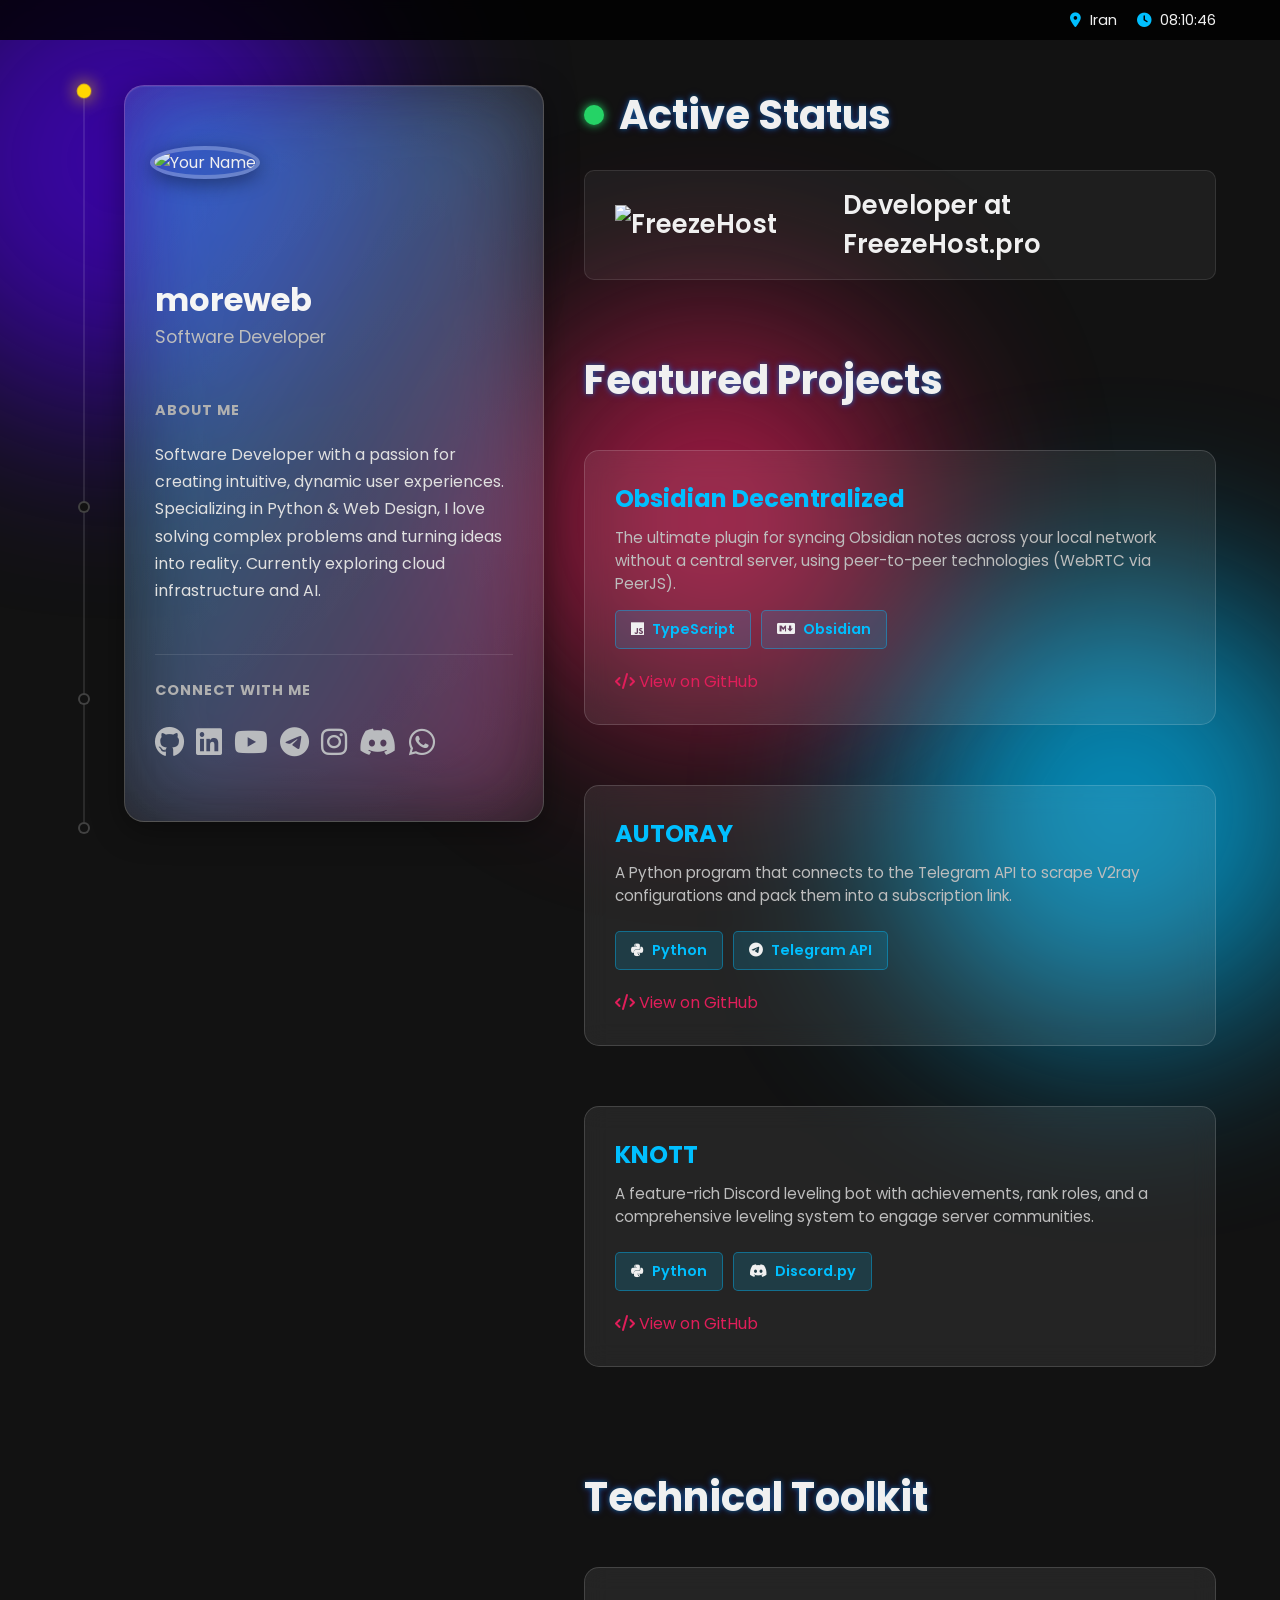
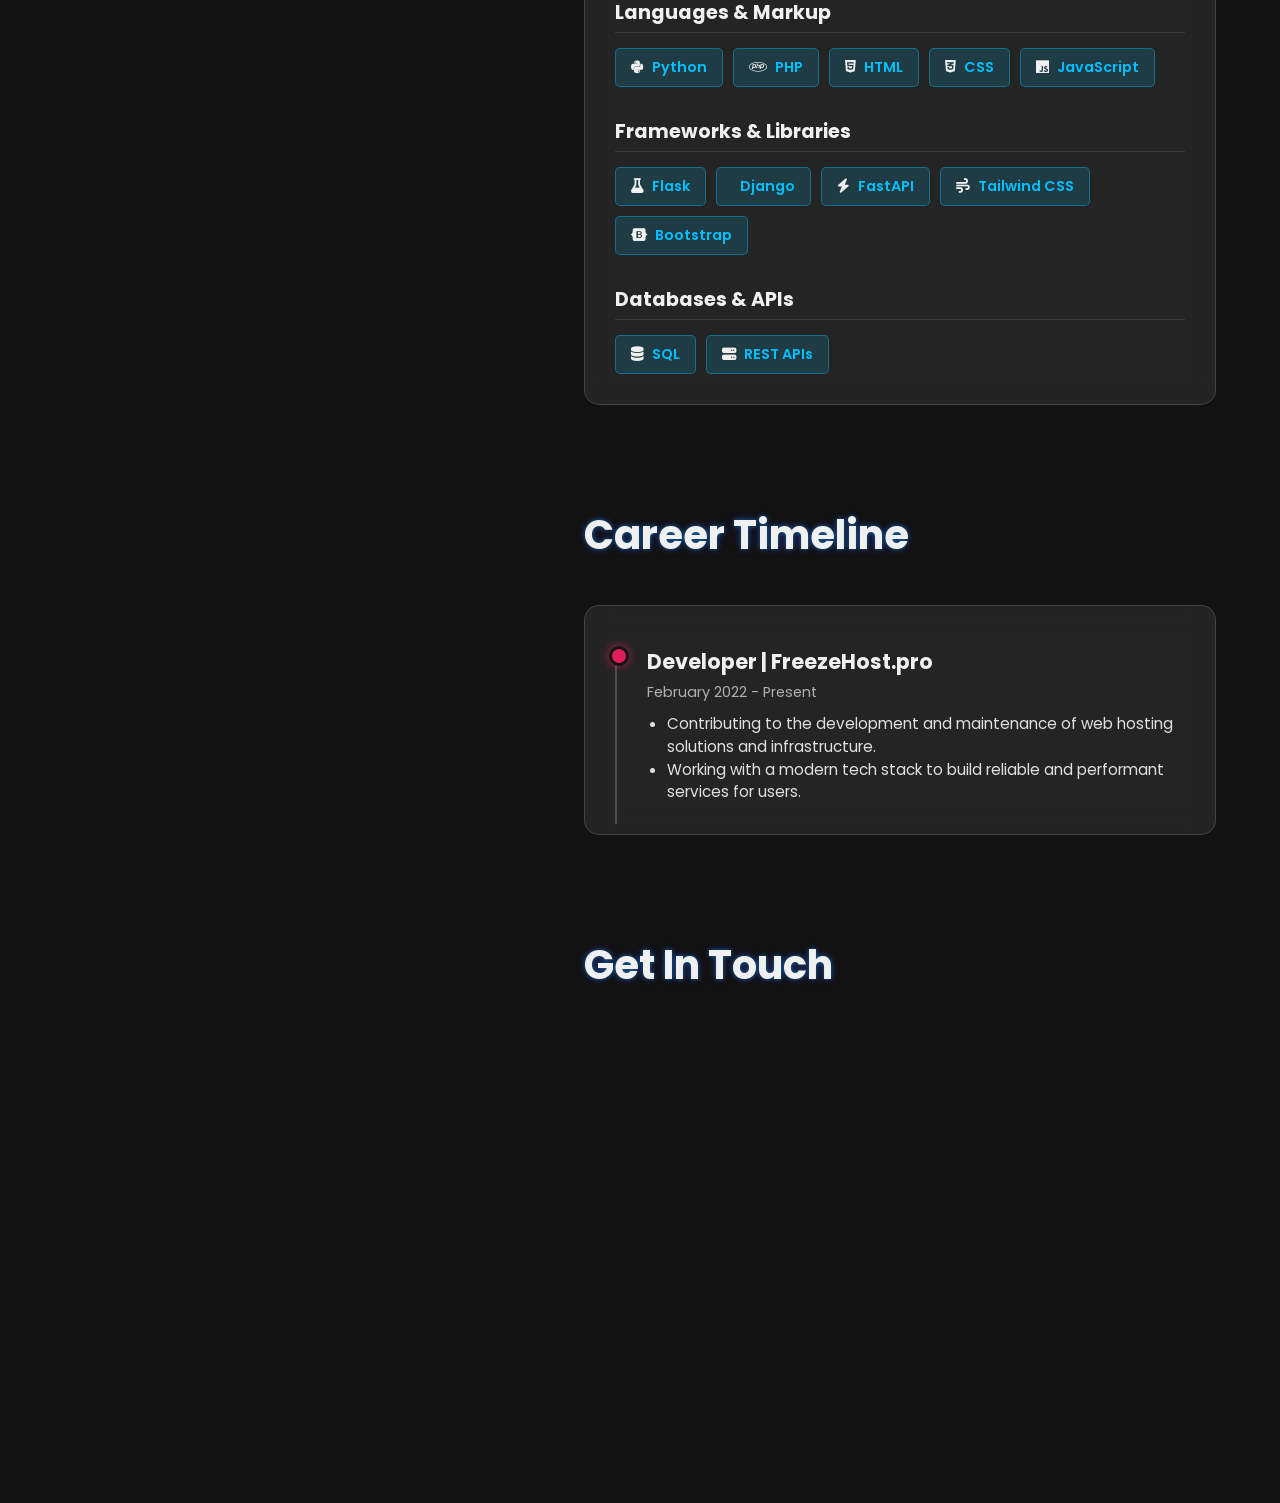
==== commit c893afd0: "Update index.html" ====
--- a/index.html
+++ b/index.html
@@ -191,42 +191,47 @@
             pointer-events: none;
         }
 
-        /* --- UPDATED GLOW STYLES FOR WIDER, SOFTER BLEND --- */
+        /* MODIFIED: Set initial state for the intro animation */
         .glow-blob {
             position: absolute;
             border-radius: 50%;
-            filter: blur(180px);
-            opacity: 0.6;
-            animation: moveAndChange 20s infinite alternate;
-        }
-
+            filter: blur(100px);
+            opacity: 0; /* Start invisible for the intro */
+            /* The main animation is now defined on each blob individually */
+        }
+
+        /* MODIFIED: Replaced individual animation properties with a combined, staggered one */
         .glow-blob:nth-child(1) {
-            width: 70vw;
-            height: 70vw;
+            width: 500px;
+            height: 500px;
             background-color: #4A00E0;
-            top: -25%;
-            left: -25%;
-            animation-duration: 25s;
+            top: -10%;
+            left: -10%;
+            animation:
+                glowIntro 2.5s 0.2s cubic-bezier(0.175, 0.885, 0.32, 1.275) forwards,
+                moveAndChange 25s 2.7s infinite alternate;
         }
 
         .glow-blob:nth-child(2) {
-            width: 65vw;
-            height: 65vw;
+            width: 450px;
+            height: 450px;
             background-color: #00BFFF;
-            bottom: -30%;
-            right: -20%;
-            animation-duration: 20s;
-            animation-delay: -10s;
+            bottom: -15%;
+            right: -5%;
+            animation:
+                glowIntro 2.5s 0.5s cubic-bezier(0.175, 0.885, 0.32, 1.275) forwards,
+                moveAndChange 20s 3.0s infinite alternate;
         }
 
         .glow-blob:nth-child(3) {
-            width: 60vw;
-            height: 60vw;
+            width: 400px;
+            height: 400px;
             background-color: #E01E5A;
-            bottom: 5%;
-            left: 30%;
-            animation-duration: 30s;
-            animation-delay: -5s;
+            bottom: 20%;
+            left: 40%;
+            animation:
+                glowIntro 2.5s 0.8s cubic-bezier(0.175, 0.885, 0.32, 1.275) forwards,
+                moveAndChange 30s 3.3s infinite alternate;
         }
 
         @keyframes sequentialReplace {
@@ -266,20 +271,33 @@
                 opacity: 0.7;
             }
         }
+        
+        /* ADDED: Keyframes for the new intro animation */
+        @keyframes glowIntro {
+            from {
+                opacity: 0;
+                transform: scale(0.3);
+            }
+            to {
+                opacity: 0.7;
+                transform: scale(1);
+            }
+        }
 
         @keyframes moveAndChange {
             0% {
                 transform: translate(0, 0) scale(1);
             }
+
             50% {
-                transform: translate(10vw, -8vh) scale(1.2);
-                opacity: 0.7;
-            }
+                transform: translate(60px, -40px) scale(1.2);
+                opacity: 0.8;
+            }
+
             100% {
-                transform: translate(-5vw, 10vh) scale(0.9);
-            }
-        }
-        /* --------------------------------------------- */
+                transform: translate(-30px, 50px) scale(0.9);
+            }
+        }
 
         #main-content {
             display: none;
@@ -1042,7 +1060,7 @@
                 <!-- CHANGE: New parent section wrapper for the first two content blocks -->
                 <section id="work" class="content-section">
 
-                    <!-- This old section is now a div without the .content-section class -->
+                    <!-- The old section is now a div without the .content-section class -->
                     <div id="current-status">
                         <h2 class="section-title">
                             <span class="active-dot-title"></span>
@@ -1290,7 +1308,6 @@
                 }
 
                 function setupSectionObserver() {
-                    // Adjust rootMargin to make activation happen a bit higher up the screen
                     const observerOptions = {
                         rootMargin: '-40% 0px -40% 0px',
                         threshold: 0
@@ -1311,22 +1328,16 @@
                         const activeIndex = Array.from(contentSections).findIndex(section => section.id === lastActiveSectionId);
 
                         progressDots.forEach((dot, index) => {
-                            // Keep previous active dots filled, and set the current active dot
-                            if (activeIndex >= index) {
-                                dot.classList.add('active');
-                            } else {
-                                dot.classList.remove('active');
-                            }
+                            dot.classList.toggle('active', index <= activeIndex);
                         });
 
                         if (activeIndex > -1) {
                             const activeDot = progressDots[activeIndex];
-                            // Calculate fill based on the position of the active dot
                             progressFill.style.height = activeDot.style.top;
-                        } else if (window.scrollY < contentSections[0].offsetTop - 100) {
-                             // Before the first section, reset fill
-                             progressFill.style.height = '0%';
+                        } else {
+                            progressFill.style.height = '0%';
                         }
+
                     }, observerOptions);
 
                     contentSections.forEach(section => observer.observe(section));
@@ -1334,7 +1345,6 @@
 
                 function handleContactFade() {
                     if (!leftSocialSection || !rightContactContainer) return;
-                    // Threshold to start fading social links and showing contact footer
                     const scrollThreshold = document.documentElement.scrollHeight - window.innerHeight - 400;
                     const isNearBottom = window.scrollY > scrollThreshold;
 
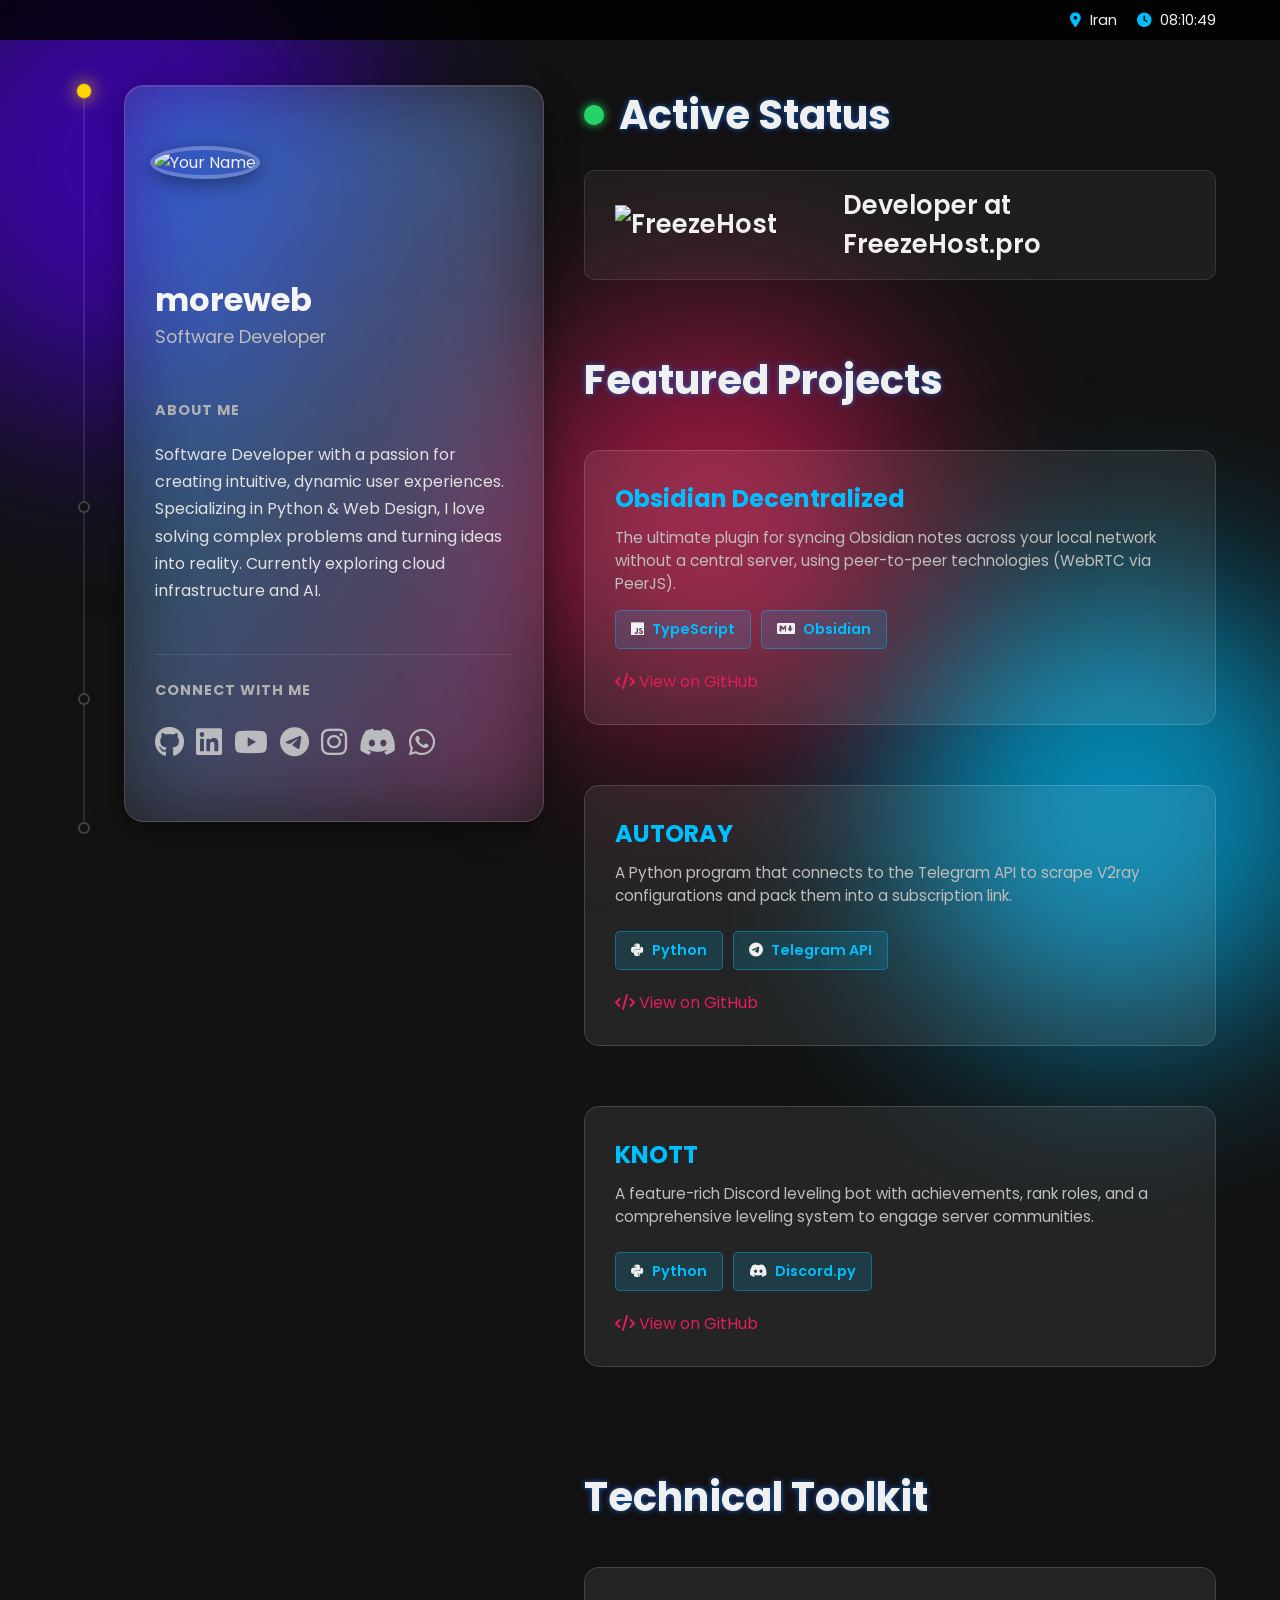
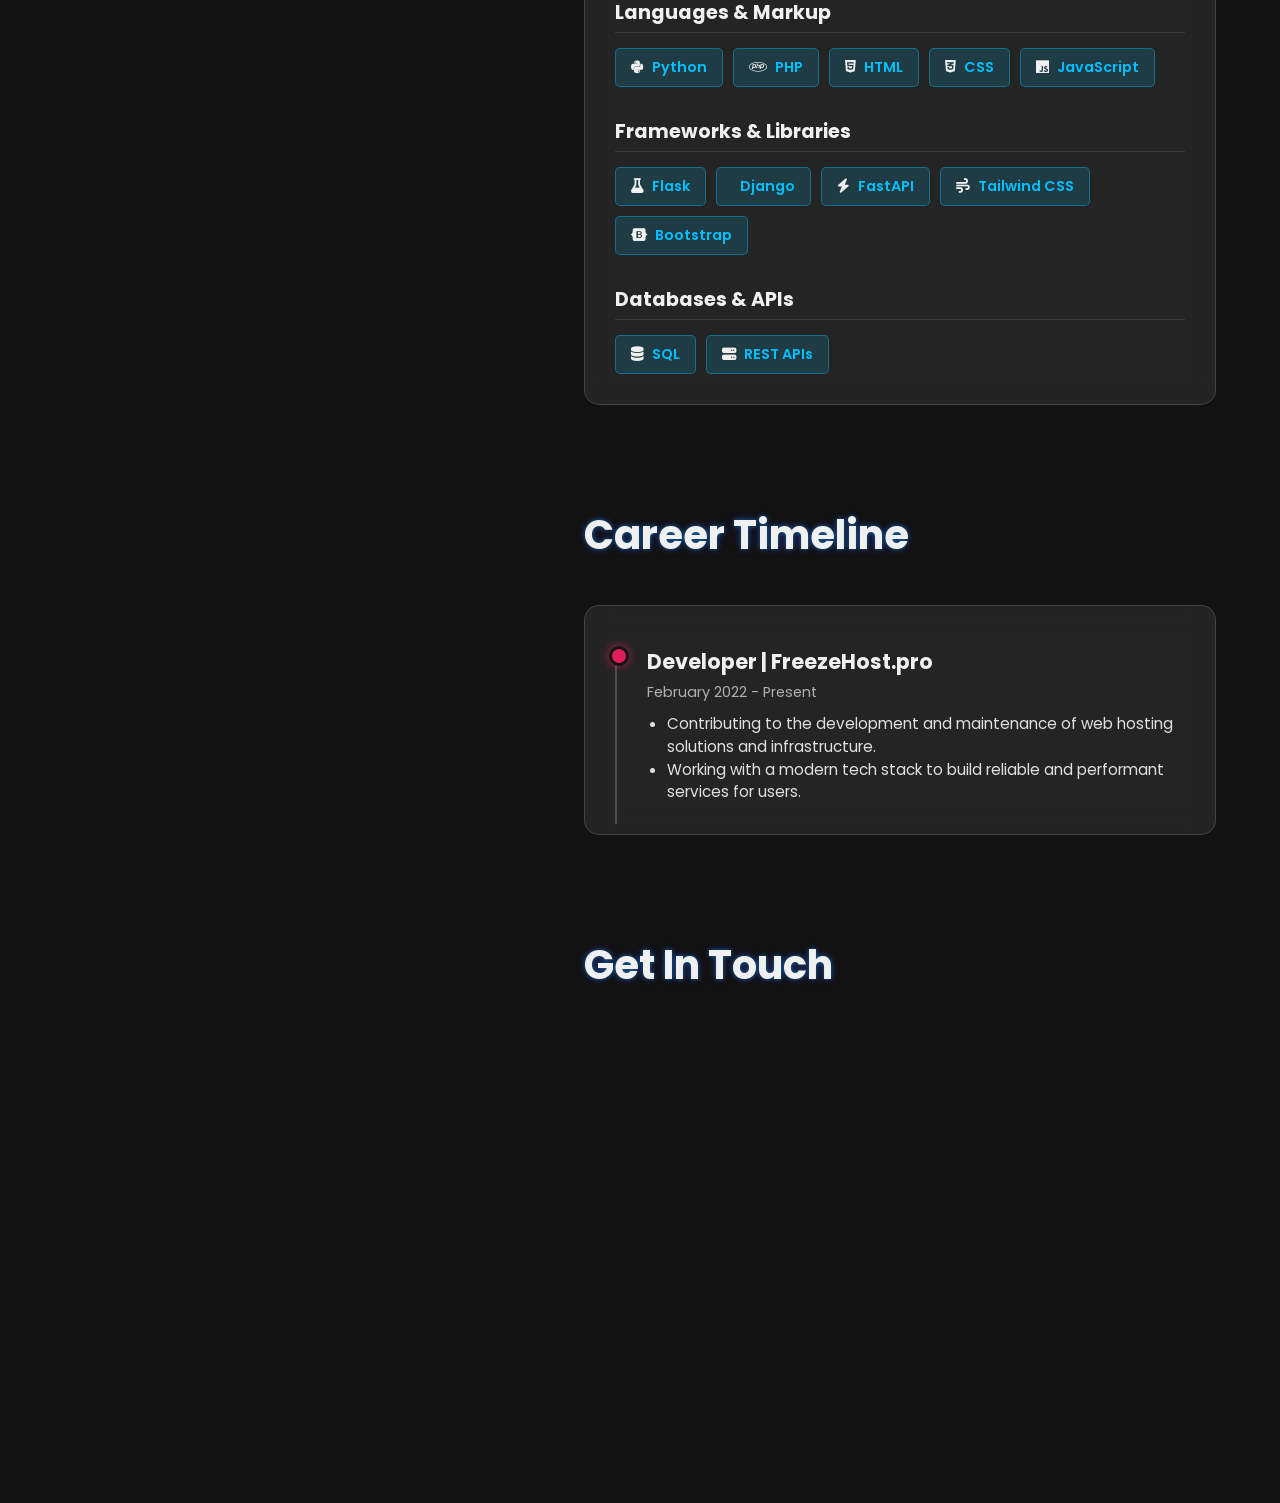
==== commit d654a60a: "Update index.html" ====
--- a/index.html
+++ b/index.html
@@ -1,10 +1,72 @@
+
 <!DOCTYPE html>
 <html lang="en">
 
 <head>
     <meta charset="UTF-8">
     <meta name="viewport" content="width=device-width, initial-scale=1.0">
-    <title>My Portfolio</title>
+
+    <title>moreweb's portfolio</title>
+
+    <meta name="description"
+        content="Portfolio of moreweb, a passionate Software Developer specializing in Python & Web Design. Explore my projects, skills, and experience.">
+    <meta name="keywords"
+        content="moreweb, software developer, python developer, web designer, portfolio, web development, FreezeHost, Obsidian, Discord Bot">
+    <meta name="author" content="moreweb">
+    <meta name="robots" content="index, follow">
+
+    <link rel="canonical" href="https://iwebbio.github.io/">
+
+    <link rel="icon" href="https://freezehost.pro/assets/pfp/moreweb.jpeg" type="image/webp">
+    <link rel="apple-touch-icon" href="https://freezehost.pro/assets/pfp/moreweb.jpeg">
+    <meta name="theme-color" content="#121212">
+
+    <meta property="og:type" content="profile">
+    <meta property="og:title" content="moreweb | Software Developer">
+    <meta property="og:description"
+        content="A passionate Software Developer specializing in Python & Web Design. Explore my projects, skills, and experience.">
+    <meta property="og:image" content="https://freezehost.pro/assets/pfp/moreweb.jpeg">
+    <meta property="og:url" content="https://your-live-domain.com/">
+    <meta property="og:site_name" content="moreweb's Portfolio">
+    <meta property="profile:username" content="moreweb">
+
+    <meta name="twitter:card" content="summary_large_image">
+    <meta name="twitter:title" content="moreweb | Software Developer">
+    <meta name="twitter:description"
+        content="A passionate Software Developer specializing in Python & Web Design. Explore my projects, skills, and experience.">
+    <meta name="twitter:image" content="https://freezehost.pro/assets/pfp/moreweb.jpeg">
+    <meta name="twitter:url" content="https://your-live-domain.com/">
+    <meta name="twitter:creator" content="@iwebbio_dev">
+
+    <script type="application/ld+json">
+    {
+      "@context": "https://schema.org",
+      "@type": "Person",
+      "name": "moreweb",
+      "jobTitle": "Software Developer",
+      "description": "Software Developer with a passion for creating intuitive, dynamic user experiences. Specializing in Python & Web Design, I love solving complex problems and turning ideas into reality. Currently exploring cloud infrastructure and AI.",
+      "image": "https://freezehost.pro/assets/pfp/moreweb.jpeg",
+      "url": "https://your-live-domain.com/",
+      "worksFor": {
+        "@type": "Organization",
+        "name": "FreezeHost.pro",
+        "url": "https://freezehost.pro"
+      },
+      "knowsAbout": [
+        "Python", "Web Design", "Cloud Infrastructure", "Artificial Intelligence", "PHP", "HTML", "CSS", "JavaScript",
+        "Flask", "Django", "FastAPI", "Tailwind CSS", "Bootstrap", "SQL", "REST APIs"
+      ],
+      "sameAs": [
+        "https://github.com/iwebbio",
+        "https://www.linkedin.com/in/iwebbio",
+        "https://youtube.com/@iwebbio",
+        "https://t.me/iwebbio",
+        "https://instagram.com/iwebbio_dev",
+        "https://discord.com/users/moreweb",
+        "https://wa.me/15413715751"
+      ]
+    }
+    </script>
 
     <link rel="preconnect" href="https://fonts.googleapis.com">
     <link rel="preconnect" href="https://fonts.gstatic.com" crossorigin>
@@ -40,7 +102,6 @@
             overflow-x: hidden;
         }
 
-        /* === Custom Scrollbar Styles START === */
         ::-webkit-scrollbar {
             width: 12px;
         }
@@ -60,7 +121,6 @@
         ::-webkit-scrollbar-thumb:hover {
             background-color: rgba(0, 191, 255, 0.5);
         }
-        /* === Custom Scrollbar Styles END === */
 
         #top-status-bar {
             position: fixed;
@@ -191,16 +251,13 @@
             pointer-events: none;
         }
 
-        /* MODIFIED: Set initial state for the intro animation */
         .glow-blob {
             position: absolute;
             border-radius: 50%;
             filter: blur(100px);
-            opacity: 0; /* Start invisible for the intro */
-            /* The main animation is now defined on each blob individually */
-        }
-
-        /* MODIFIED: Replaced individual animation properties with a combined, staggered one */
+            opacity: 0;
+        }
+
         .glow-blob:nth-child(1) {
             width: 500px;
             height: 500px;
@@ -272,7 +329,6 @@
             }
         }
         
-        /* ADDED: Keyframes for the new intro animation */
         @keyframes glowIntro {
             from {
                 opacity: 0;
@@ -547,7 +603,6 @@
             min-width: 0;
         }
 
-        /* === Scroll Progress Bar Styles === */
         .left-column-wrapper {
             position: relative;
             padding-left: 60px;
@@ -606,7 +661,6 @@
         .content-section {
             padding-bottom: 70px;
             min-height: 400px;
-            /* Helps ensure sections can be properly observed */
         }
 
         .section-title {
@@ -740,7 +794,6 @@
             font-size: 0.9rem;
         }
 
-        /* Contact Button Styles */
         #bottom-contact-container {
             opacity: 0;
             visibility: hidden;
@@ -1003,7 +1056,6 @@
                         <div class="progress-line">
                             <div class="progress-line-fill"></div>
                         </div>
-                        <!-- CHANGE: Dots reduced from 5 to 4 -->
                         <div class="progress-dot" data-section-id="work"></div>
                         <div class="progress-dot" data-section-id="skills"></div>
                         <div class="progress-dot" data-section-id="experience"></div>
@@ -1057,10 +1109,7 @@
 
             <div class="right-column">
 
-                <!-- CHANGE: New parent section wrapper for the first two content blocks -->
                 <section id="work" class="content-section">
-
-                    <!-- The old section is now a div without the .content-section class -->
                     <div id="current-status">
                         <h2 class="section-title">
                             <span class="active-dot-title"></span>
@@ -1075,7 +1124,6 @@
                         </div>
                     </div>
 
-                    <!-- This old section is also now a div without the .content-section class -->
                     <div id="projects" style="margin-top: 70px;">
                         <h2 class="section-title">Featured Projects</h2>
                         <div class="project-grid">
@@ -1124,7 +1172,7 @@
                         </div>
                     </div>
 
-                </section> <!-- End of the new #work wrapper -->
+                </section>
 
                 <section id="skills" class="content-section">
                     <h2 class="section-title">Technical Toolkit</h2>
@@ -1226,7 +1274,6 @@
 
     <script>
         document.addEventListener('DOMContentLoaded', function () {
-            // --- LOADER AND CLOCK LOGIC ---
             const loadingScreen = document.getElementById('loading-screen');
             const mainContent = document.getElementById('main-content');
             const progressBarContainer = document.getElementById('progress-bar-container');
@@ -1266,10 +1313,9 @@
             updateIranTime();
             setInterval(updateIranTime, 1000);
 
-            // --- DEFINITIVE SCROLL AND PROGRESS LOGIC ---
-            const leftColumn = document.querySelector('.left-column');
-
             function initializeScrollLogic() {
+                const leftColumn = document.querySelector('.left-column');
+
                 if (!leftColumn || getComputedStyle(leftColumn).position !== 'sticky') {
                     return;
                 }
